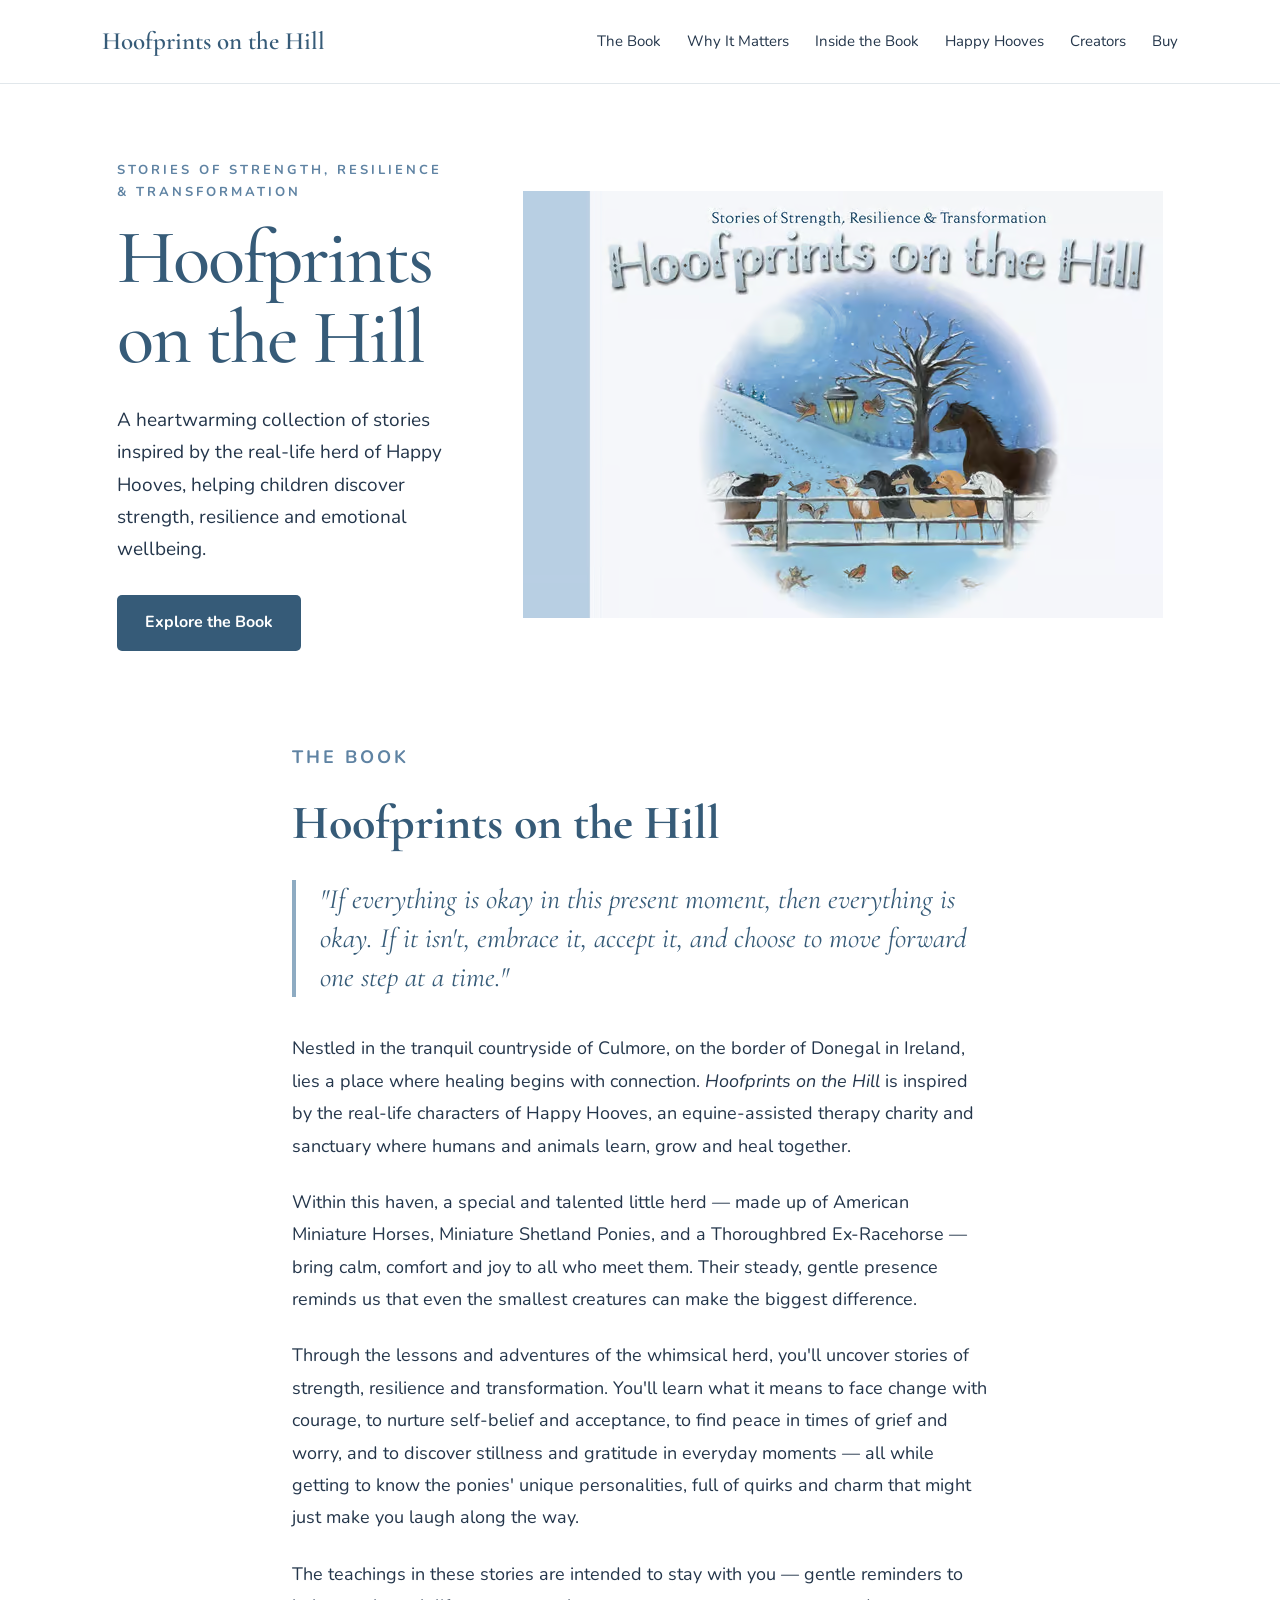
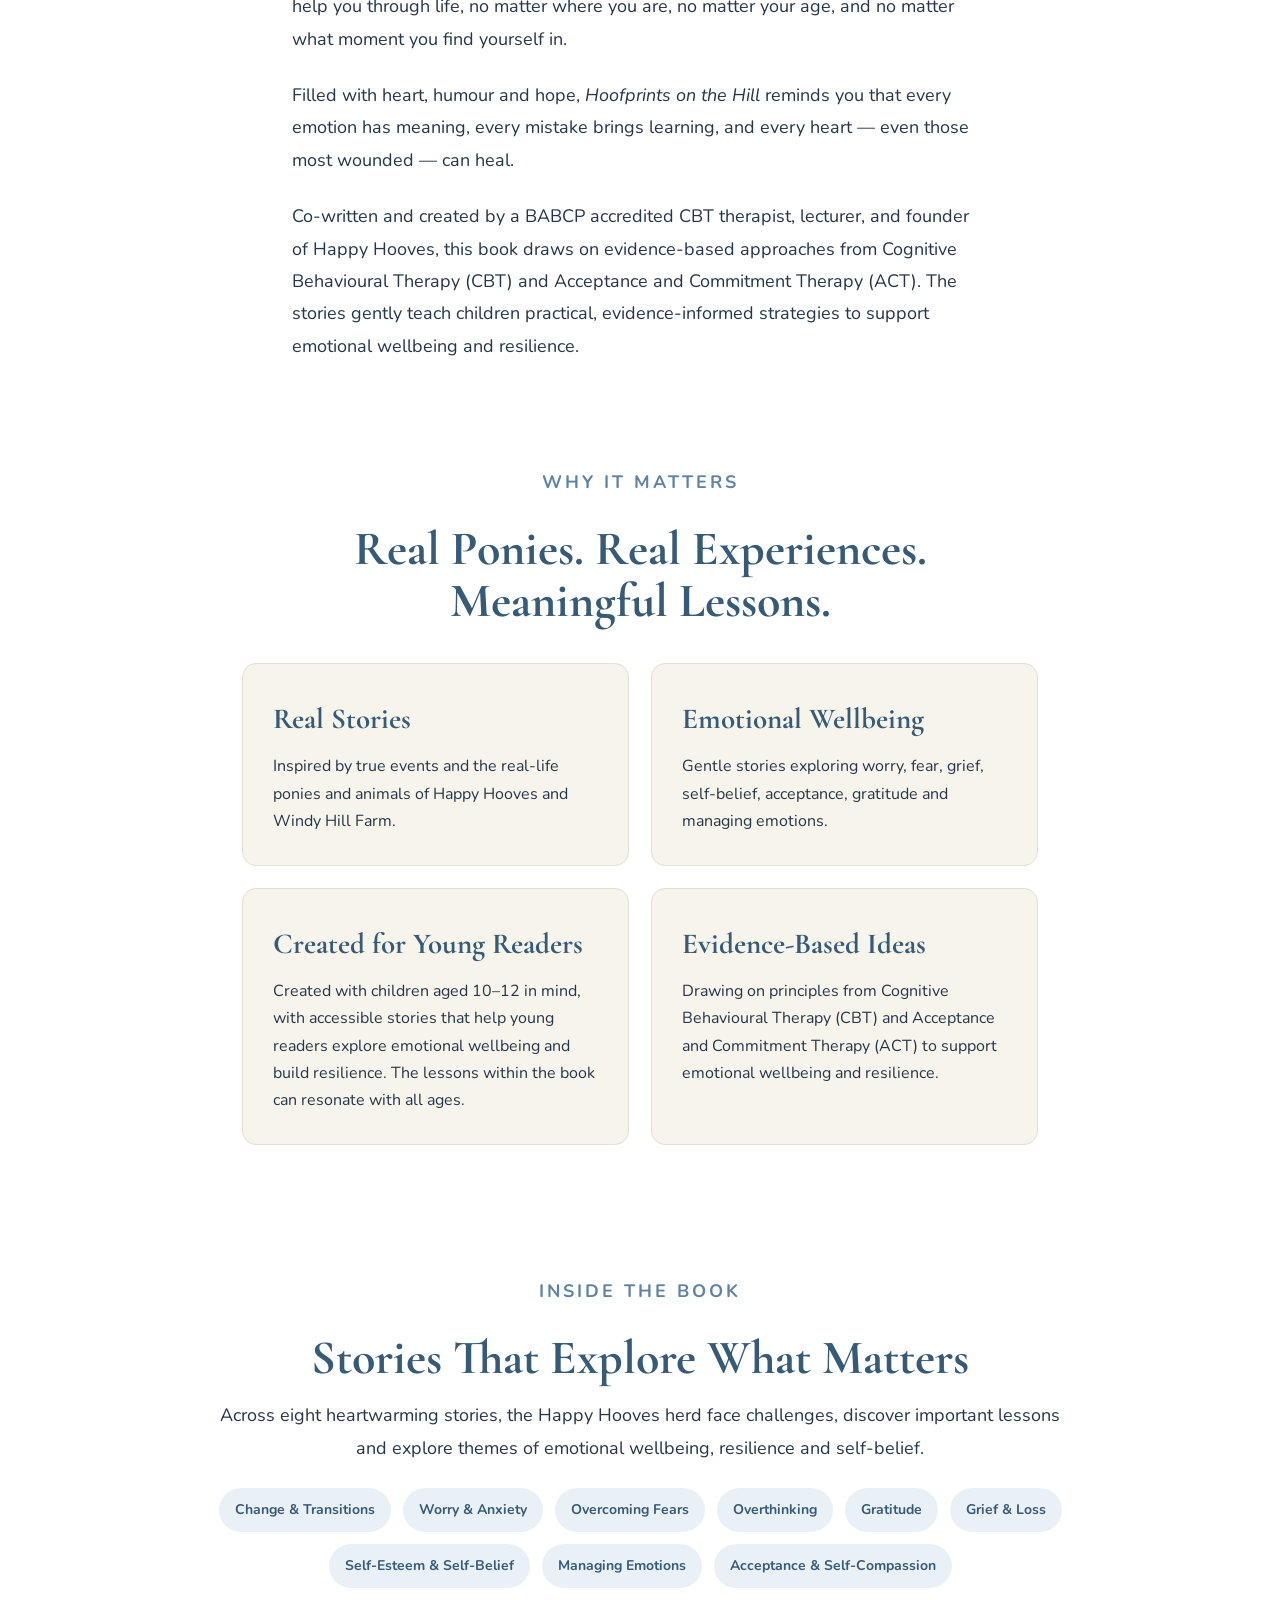
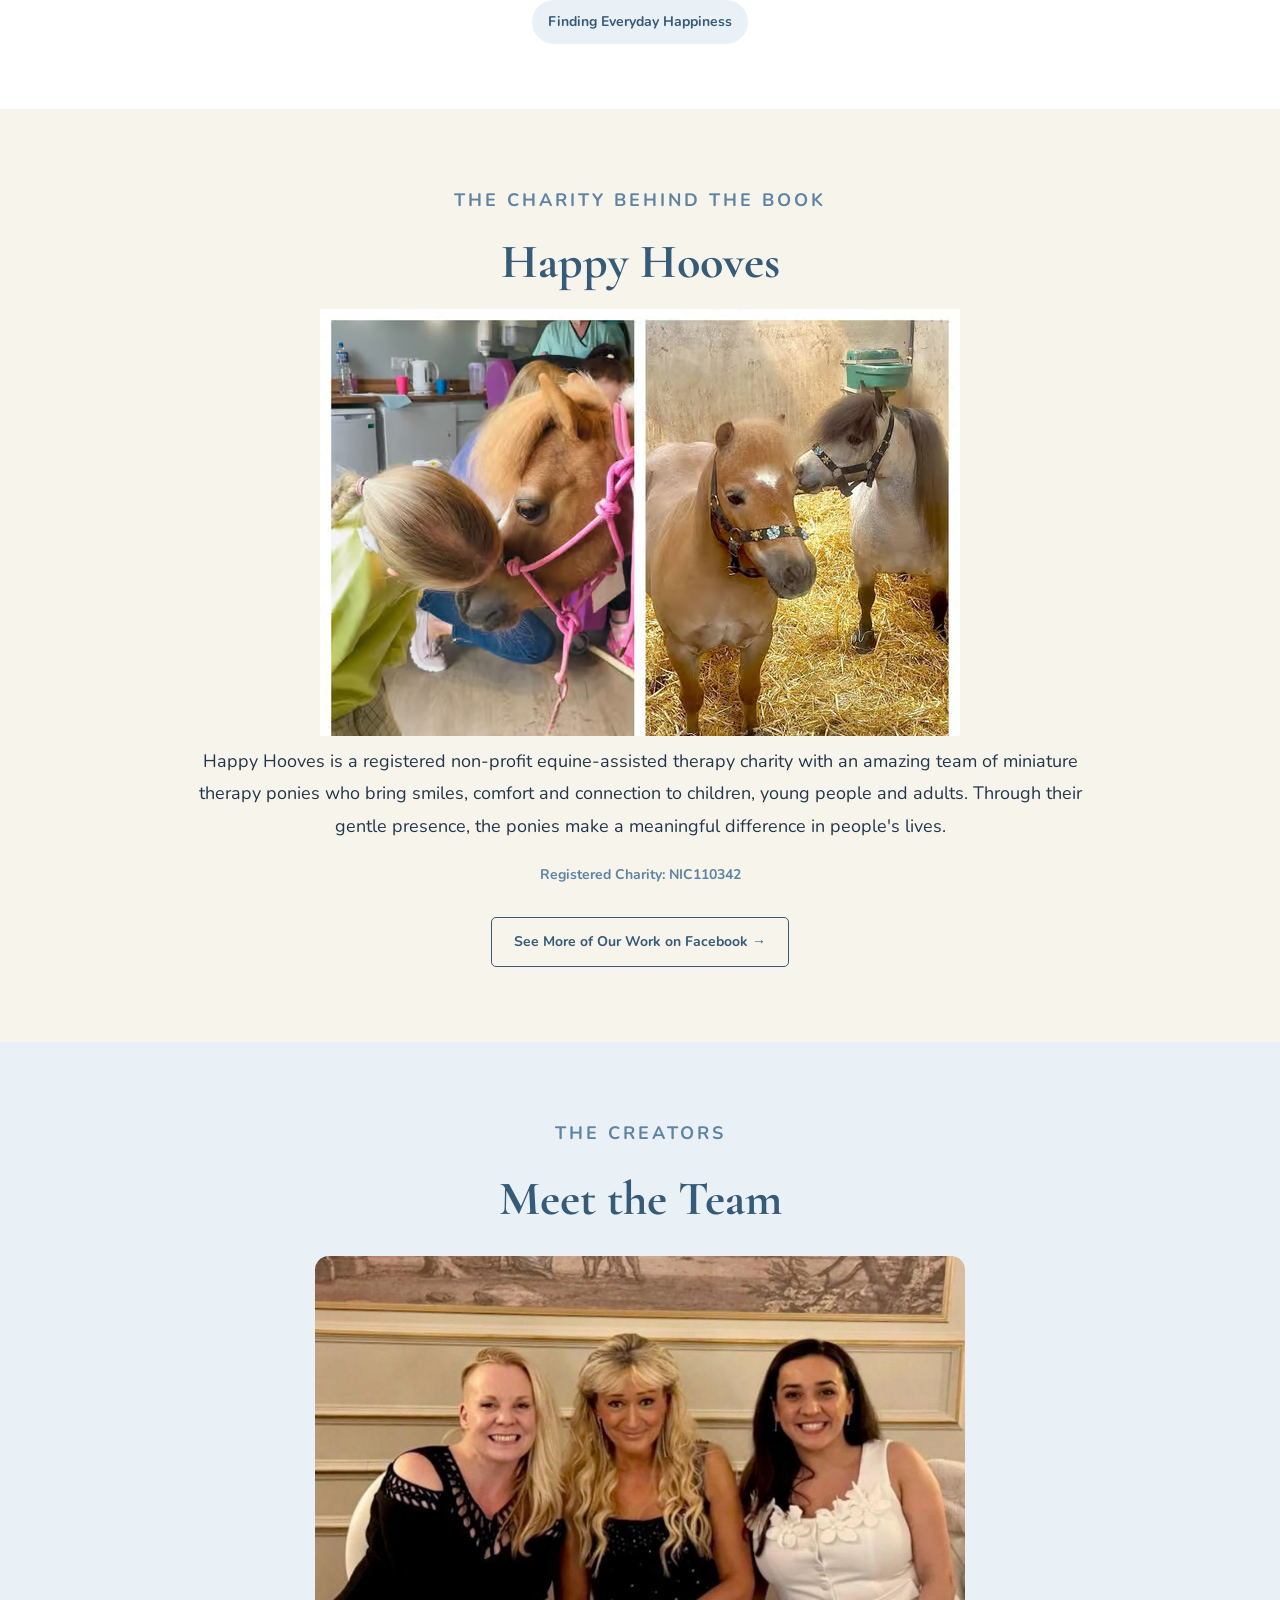
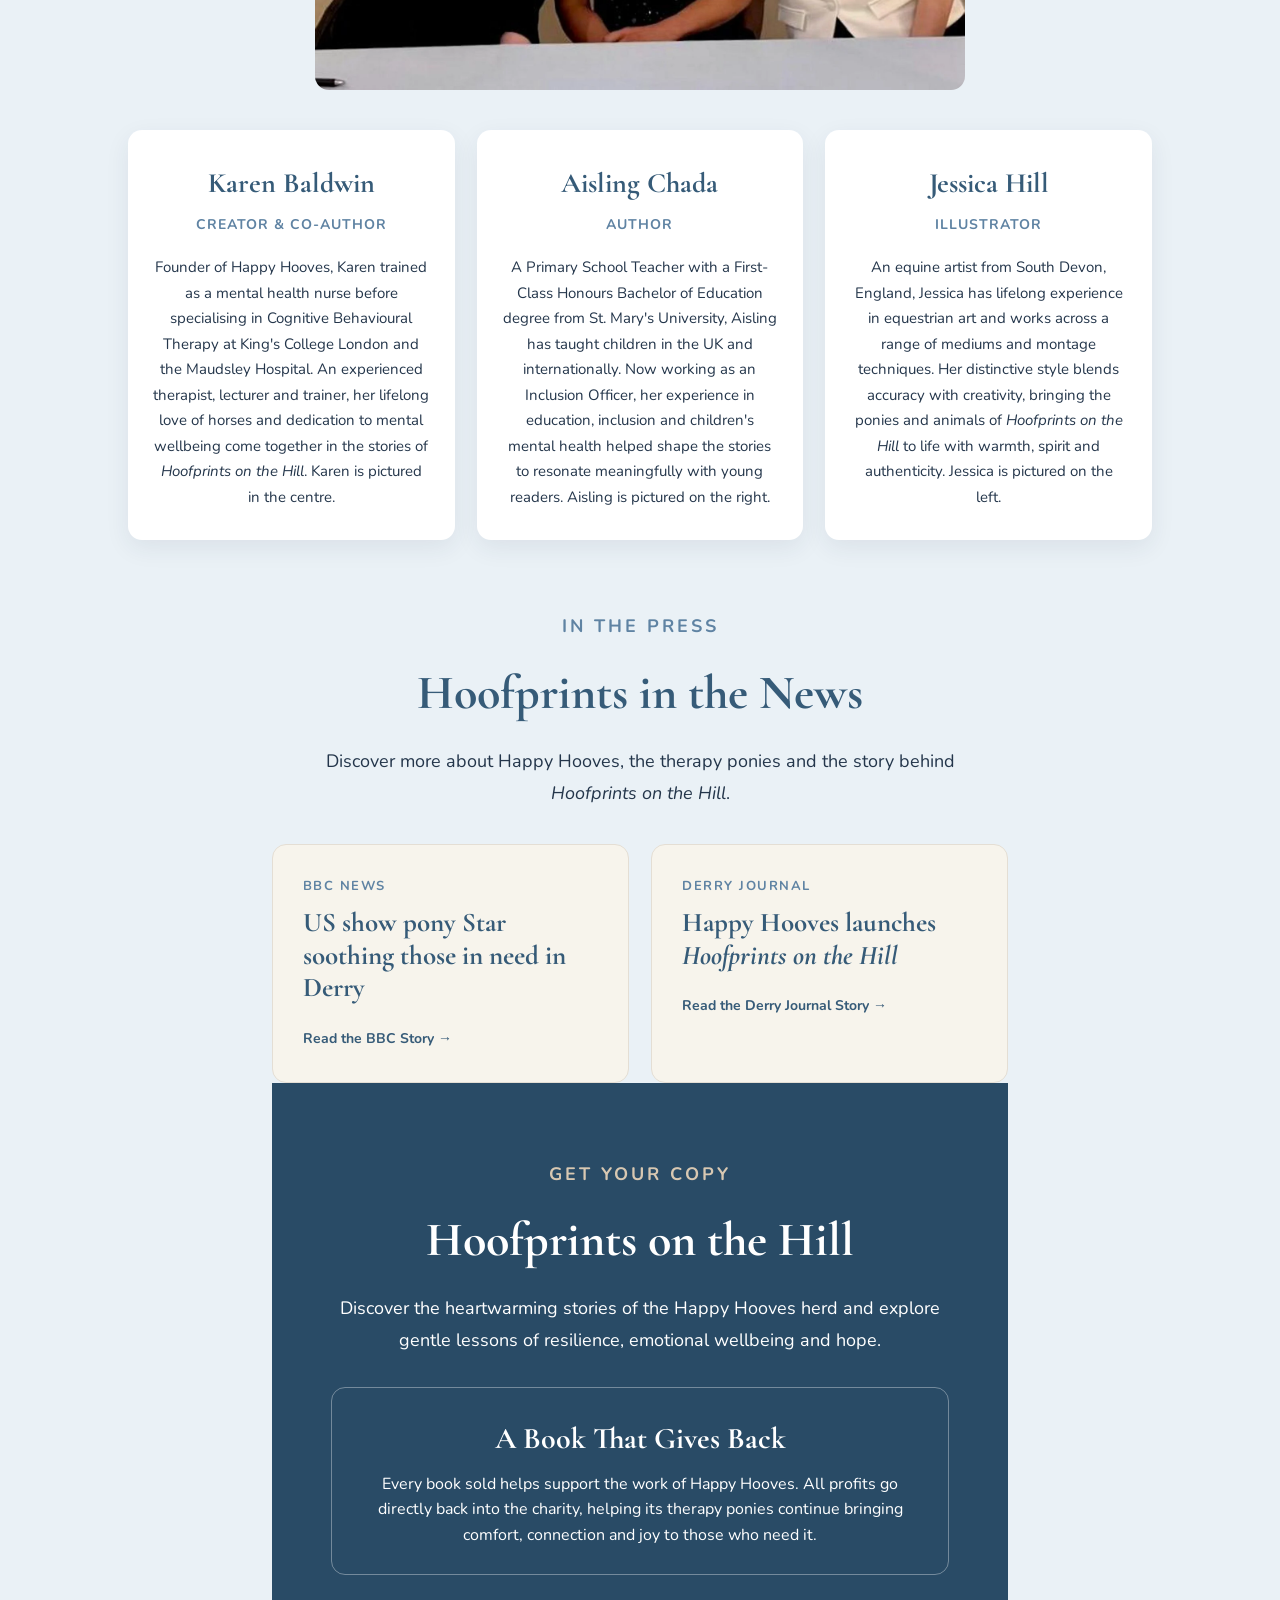
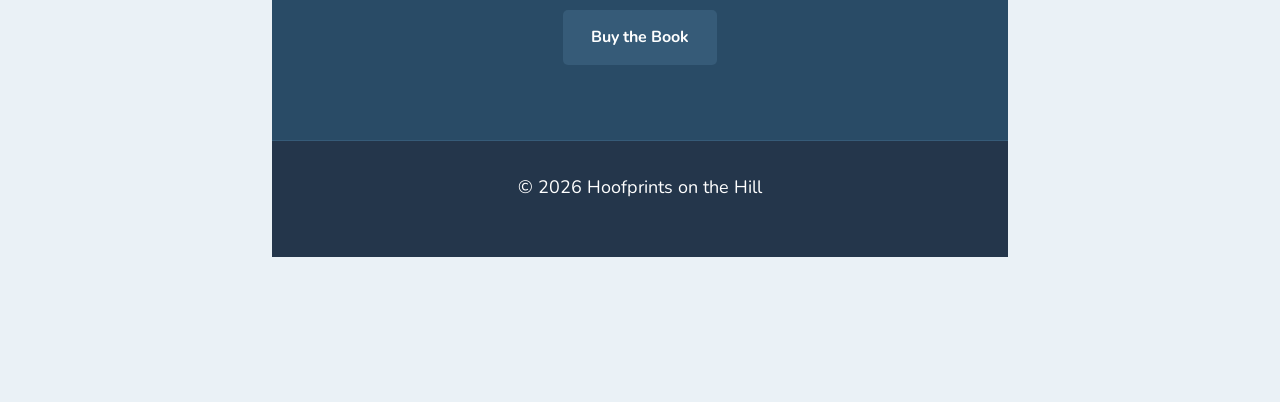
==== index.html @ 6d83045a "Rename     index.html to index.html" ====
<!DOCTYPE html>
<html lang="en">
<head>
    <meta charset="UTF-8">
    <meta name="viewport" content="width=device-width, initial-scale=1.0">
    <title>Hoofprints on the Hill</title>
    <link rel="preconnect" href="https://fonts.googleapis.com">
<link rel="preconnect" href="https://fonts.gstatic.com" crossorigin>
<link href="https://fonts.googleapis.com/css2?family=Cormorant+Garamond:wght@400;500;600&family=Nunito:wght@400;600;700&display=swap" rel="stylesheet">
    

   <style>
    * {
        box-sizing: border-box;
        margin: 0;
        padding: 0;
    }

    body {
        font-family: 'Nunito', sans-serif;
        color: #24364b;
        background: #ffffff;
        line-height: 1.7;
    }

    header {
        background: #ffffff;
        padding: 20px 8%;
        border-bottom: 1px solid #e1e7eb;
    }

    nav {
        display: flex;
        justify-content: space-between;
        align-items: center;
        max-width: 1200px;
        margin: auto;
    }

    .logo {
        font-family: 'Cormorant Garamond', serif;
        font-size: 25px;
        font-weight: 600;
        color: #365b78;
    }

    nav a {
        color: #24364b;
        text-decoration: none;
        margin-left: 22px;
        font-size: 15px;
    }

    nav a:hover {
        color: #5f83a3;
    }

    /* HERO */

    .hero {
        min-height: auto;
        display: flex;
        align-items: center;
        justify-content: space-between;
        gap: 70px;
        max-width: 1250px;
        margin: auto;
        padding: 75px 8% 45px;
    }

    .hero-text {
        flex: 1;
    }

    .eyebrow {
        text-transform: uppercase;
        letter-spacing: 3px;
        font-size: 13px;
        margin-bottom: 15px;
        color: #5f83a3;
        font-weight: 700;
    }

    h1 {
        font-family: 'Cormorant Garamond', serif;
        font-size: clamp(52px, 6vw, 78px);
        line-height: 1.05;
        margin-bottom: 25px;
        color: #365b78;
        font-weight: 500;
        letter-spacing: -2px;
    }

    .subtitle {
        font-size: 19px;
        max-width: 560px;
        margin-bottom: 30px;
        line-height: 1.7;
    }

    .button {
        display: inline-block;
        background: #365b78;
        color: white;
        padding: 14px 28px;
        border-radius: 5px;
        text-decoration: none;
        font-weight: 700;
    }

    .button:hover {
        background: #294b66;
    }

    .book-cover {
        width: 360px;
        height: 500px;
        background: #d8c8b2;
        display: flex;
        align-items: center;
        justify-content: center;
        text-align: center;
        font-size: 30px;
        padding: 30px;
        box-shadow: 15px 15px 0 #c2b099;
        flex-shrink: 0;
    }

    /* GENERAL SECTIONS */

    .section {
        max-width: 900px;
        margin: auto;
        padding: 70px 8%;
    }

    .section h2 {
        font-family: 'Cormorant Garamond', serif;
        font-size: 48px;
        line-height: 1.1;
        color: #365b78;
        margin-bottom: 25px;
    }

    .section p {
        font-size: 18px;
        line-height: 1.8;
        margin-bottom: 24px;
    }

    /* BOOK */

    .book-section {
        padding-top: 45px;
        padding-bottom: 35px;
    }

    .book-quote {
        font-family: 'Cormorant Garamond', serif;
        font-size: 28px !important;
        line-height: 1.4 !important;
        color: #365b78;
        font-style: italic;
        border-left: 4px solid #8eabc2;
        padding-left: 24px;
        margin: 30px 0 35px !important;
    }

    .book-final {
        margin-bottom: 0 !important;
    }

    /* MORE THAN A STORY */

    .story-highlights {
        max-width: 1000px;
        margin: auto;
        padding: 45px 8% 65px;
        text-align: center;
    }

    .story-highlights .eyebrow {
        text-align: center;
    }

    .story-highlights h2 {
        text-align: center;
        margin-bottom: 15px;
    }

    .story-grid {
        display: grid;
        grid-template-columns: repeat(2, 1fr);
        gap: 22px;
        max-width: 900px;
        margin: 35px auto 0;
    }

    .story-card {
        background: #f7f4ec;
        padding: 30px;
        border: 1px solid #e4ded4;
        border-radius: 14px;
        text-align: left;
    }

    .story-card h3 {
        font-family: 'Cormorant Garamond', serif;
        font-size: 29px;
        color: #365b78;
        margin-bottom: 10px;
    }

    .story-card p {
        font-size: 16px;
        line-height: 1.7;
        margin-bottom: 0;
    }

    /* INSIDE THE BOOK */

    .book-themes {
        max-width: 1050px;
        margin: auto;
        padding: 65px 8%;
        text-align: center;
    }

    .book-themes h2 {
        margin-bottom: 15px;
    }

    .themes-intro {
        max-width: 750px;
        margin: 0 auto 30px !important;
    }

    .themes-grid {
        display: flex;
        flex-wrap: wrap;
        justify-content: center;
        gap: 12px;
        max-width: 850px;
        margin: auto;
    }

    .themes-grid span {
        background: #eaf1f6;
        color: #365b78;
        padding: 10px 16px;
        border-radius: 30px;
        font-size: 14px;
        font-weight: 700;
    }

    /* HAPPY HOOVES */

    .happy-hooves {
        max-width: none;
        padding: 75px 12%;
        text-align: center;
        background: #f7f4ec;
    }

    .happy-hooves h2 {
        margin-bottom: 20px;
    }

    .happy-hooves p {
    max-width: 900px;
    margin: 0 auto 20px;
    text-align: center;
}

    .facebook-link {
    display: inline-block;
    margin-top: 10px;
    padding: 12px 22px;
    border: 1px solid #365b78;
    border-radius: 5px;
    color: #365b78;
    text-decoration: none;
    font-weight: 700;
    font-size: 14px;
}

.facebook-link:hover {
    background: #365b78;
    color: white;
}

    .charity-registration {
    font-size: 14px !important;
    font-weight: 700;
    color: #5f83a3;
    margin-top: 20px !important;
}

    /* CREATORS */

    .author {
        background: #eaf1f6;
        max-width: none;
        padding: 75px 10%;
        text-align: center;
    }

    .creator-grid {
        display: grid;
        grid-template-columns: repeat(3, 1fr);
        gap: 22px;
        max-width: 1050px;
        margin: 35px auto 0;
    }
    .creator-photo-names {
    max-width: 650px;
    margin: -25px auto 40px;
    display: grid;
    grid-template-columns: repeat(3, 1fr);
    text-align: center;
    gap: 10px;
}

.creator-photo-names div {
    display: flex;
    flex-direction: column;
    gap: 3px;
}

.creator-photo-names strong {
    color: #365b78;
    font-family: 'Cormorant Garamond', serif;
    font-size: 20px;
}

.creator-photo-names span {
    color: #5f83a3;
    font-size: 13px;
    font-weight: 700;
}
.creators-image {
    width: 100%;
    max-width: 650px;
    height: auto;
    display: block;
    margin: 30px auto 40px;
    border-radius: 14px;
}
    .creator-card {
        background: #ffffff;
        padding: 30px 25px;
        border-radius: 14px;
        box-shadow: 0 8px 25px rgba(36, 54, 75, 0.08);
    }

    .creator-card h3 {
        font-family: 'Cormorant Garamond', serif;
        font-size: 28px;
        color: #365b78;
        margin-bottom: 5px;
    }

    .creator-card p {
        margin-bottom: 0;
    }

    .creator-role {
        color: #5f83a3;
        font-weight: 700;
        font-size: 14px !important;
        text-transform: uppercase;
        letter-spacing: 1px;
        margin-bottom: 18px !important;
    }

    .creator-bio {
        color: #24364b;
        font-size: 15px !important;
        line-height: 1.7 !important;
    }

    /* BUY */

    .buy {
        text-align: center;
        background: #294b66;
        color: white;
        max-width: none;
        padding: 75px 8%;
    }

    .buy h2 {
        color: white;
    }

    .buy .eyebrow {
        color: #d8c8b2;
    }

    .buy-text {
        max-width: 650px;
        margin: 0 auto 25px !important;
    }

    .book-details {
        font-size: 15px !important;
        font-weight: 700;
        margin-bottom: 25px !important;
    }

    .charity-message {
    max-width: 650px;
    margin: 30px auto 35px;
    padding: 25px 30px;
    border: 1px solid rgba(255, 255, 255, 0.35);
    border-radius: 14px;
}

    .charity-message h3 {
        font-family: 'Cormorant Garamond', serif;
        font-size: 30px;
        margin-bottom: 8px;
    }

    .charity-message p {
        font-size: 16px !important;
        line-height: 1.6 !important;
        margin-bottom: 0 !important;
    }

    /* PRESS */

    .press-section {
        text-align: center;
    }

    .press-section p {
        max-width: 700px;
        margin-left: auto;
        margin-right: auto;
    }

    .press-link {
        color: #365b78;
        font-weight: 700;
        text-decoration: none;
    }
    .press-grid {
    display: grid;
    grid-template-columns: repeat(2, 1fr);
    gap: 22px;
    max-width: 900px;
    margin: 35px auto 0;
}

.press-card {
    display: block;
    background: #f7f4ec;
    border: 1px solid #e4ded4;
    border-radius: 14px;
    padding: 30px;
    text-align: left;
    text-decoration: none;
    color: #24364b;
    transition: transform 0.2s ease;
}

.press-card:hover {
    transform: translateY(-3px);
}

.press-source {
    display: block;
    color: #5f83a3;
    font-size: 13px;
    font-weight: 700;
    text-transform: uppercase;
    letter-spacing: 1.5px;
    margin-bottom: 10px;
}

.press-card h3 {
    font-family: 'Cormorant Garamond', serif;
    font-size: 27px;
    line-height: 1.2;
    color: #365b78;
    margin-bottom: 20px;
}

.press-read {
    color: #365b78;
    font-size: 14px;
    font-weight: 700;
}

    /* FOOTER */

    footer {
        background: #24364b;
        color: white;
        text-align: center;
        padding: 30px;
        border-top: 1px solid #365b78;
    }

    footer p {
        margin: 0;
        font-size: 14px;
    }

    /* MOBILE */

    @media (max-width: 800px) {

        header {
            padding: 18px 6%;
        }

        nav {
            flex-direction: column;
            gap: 14px;
        }

        nav a {
            margin: 0 7px;
            font-size: 13px;
        }

        .hero {
            flex-direction: column;
            text-align: center;
            gap: 45px;
            padding: 55px 8% 40px;
        }

        .subtitle {
            margin-left: auto;
            margin-right: auto;
        }

        .book-cover {
            width: 280px;
            height: 390px;
        }

        .section {
            padding: 55px 8%;
        }

        .section h2 {
            font-size: 40px;
        }

        .book-section {
            padding-top: 40px;
            padding-bottom: 30px;
        }

        .book-quote {
            font-size: 24px !important;
            padding-left: 18px;
        }

        .story-highlights {
            padding: 40px 8% 55px;
        }

        .story-grid {
            grid-template-columns: 1fr;
            gap: 18px;
        }

        .book-themes {
            padding: 50px 8%;
        }

        .happy-hooves {
            padding: 60px 8%;
        }

        .author {
            padding: 60px 8%;
        }

        .creator-grid {
            grid-template-columns: 1fr;
            gap: 18px;
        }

        .buy {
            padding: 60px 8%;
        }
        .press-grid {
    grid-template-columns: 1fr;
    gap: 18px;
}

.press-card {
    padding: 25px;
}
    }
</style> 
</head>

<body>

    <header>
        <nav>
            <div class="logo">Hoofprints on the Hill</div>

            <div>
                <a href="#book">The Book</a>
                <a href="#why">Why It Matters</a>
                <a href="#themes">Inside the Book</a>
                <a href="#happy-hooves">Happy Hooves</a>
                <a href="#author">Creators</a>
                <a href="#buy">Buy</a>
            </div>
        </nav>
    </header>

    <section class="hero">

        <div class="hero-text">
            <p class="eyebrow">Stories of Strength, Resilience & Transformation</p>

            <h1>Hoofprints<br>on the Hill</h1>

            <p class="subtitle">
                A heartwarming collection of stories inspired by the real-life herd of Happy Hooves, helping children discover strength, resilience and emotional wellbeing.
            </p>

            <a href="#buy" class="button">Explore the Book</a>
        </div>

        <img src="book-cover.jpg" alt="Hoofprints on the Hill book cover" class="book-cover-image">
    </section>

    <section id="book" class="section book-section">

        <p class="eyebrow">The Book</p>

        <h2>Hoofprints on the Hill</h2>

         <p class="book-quote">
    "If everything is okay in this present moment, then everything is okay.
    If it isn't, embrace it, accept it, and choose to move forward one step at a time."
</p>

<p>
    Nestled in the tranquil countryside of Culmore, on the border of Donegal
    in Ireland, lies a place where healing begins with connection.
    <em>Hoofprints on the Hill</em> is inspired by the real-life characters
    of Happy Hooves, an equine-assisted therapy charity and sanctuary where
    humans and animals learn, grow and heal together.
</p>

<p>
    Within this haven, a special and talented little herd — made up of
    American Miniature Horses, Miniature Shetland Ponies, and a Thoroughbred
    Ex-Racehorse — bring calm, comfort and joy to all who meet them.
    Their steady, gentle presence reminds us that even the smallest creatures
    can make the biggest difference.
</p>

<p>
    Through the lessons and adventures of the whimsical herd, you'll uncover
    stories of strength, resilience and transformation. You'll learn what it
    means to face change with courage, to nurture self-belief and acceptance,
    to find peace in times of grief and worry, and to discover stillness and
    gratitude in everyday moments — all while getting to know the ponies'
    unique personalities, full of quirks and charm that might just make you
    laugh along the way.
</p>

<p>
    The teachings in these stories are intended to stay with you — gentle
    reminders to help you through life, no matter where you are, no matter
    your age, and no matter what moment you find yourself in.
</p>

<p>
    Filled with heart, humour and hope, <em>Hoofprints on the Hill</em>
    reminds you that every emotion has meaning, every mistake brings learning,
    and every heart — even those most wounded — can heal.
</p>

<p>
    Co-written and created by a BABCP accredited CBT therapist, lecturer,
    and founder of Happy Hooves, this book draws on evidence-based approaches
    from Cognitive Behavioural Therapy (CBT) and Acceptance and Commitment
    Therapy (ACT). The stories gently teach children practical, evidence-informed
    strategies to support emotional wellbeing and resilience.
</p>
        </p>

    </section>
<section id="why" class="section story-highlights">

    <p class="eyebrow">Why It Matters</p>

    <h2>Real Ponies. Real Experiences. Meaningful Lessons.</h2>

    <div class="story-grid">

        <div class="story-card">
            <h3>Real Stories</h3>
            <p>
                Inspired by true events and the real-life ponies and animals of
                Happy Hooves and Windy Hill Farm.
            </p>
        </div>

        <div class="story-card">
            <h3>Emotional Wellbeing</h3>
            <p>
                Gentle stories exploring worry, fear, grief, self-belief,
                acceptance, gratitude and managing emotions.
            </p>
        </div>

        <div class="story-card">
    <h3>Created for Young Readers</h3>
    <p>
        Created with children aged 10–12 in mind, with accessible stories
        that help young readers explore emotional wellbeing and build
        resilience. The lessons within the book can resonate with all ages.
    </p>
</div>

        <div class="story-card">
    <h3>Evidence-Based Ideas</h3>
    <p>
        Drawing on principles from Cognitive Behavioural Therapy (CBT) and
        Acceptance and Commitment Therapy (ACT) to support emotional
        wellbeing and resilience.
    </p>
</div>

    </div>

</section>
<section id="themes" class="section book-themes">
    <p class="eyebrow">Inside the Book</p>
    <h2>Stories That Explore What Matters</h2>

    <p>
    Across eight heartwarming stories, the Happy Hooves herd face challenges,
    discover important lessons and explore themes of emotional wellbeing,
    resilience and self-belief.
</p>

    <div class="themes-grid">
        <span>Change & Transitions</span>
        <span>Worry & Anxiety</span>
        <span>Overcoming Fears</span>
        <span>Overthinking</span>
        <span>Gratitude</span>
        <span>Grief & Loss</span>
        <span>Self-Esteem & Self-Belief</span>
        <span>Managing Emotions</span>
        <span>Acceptance & Self-Compassion</span>
        <span>Finding Everyday Happiness</span>
    </div>
</section>
<section id="happy-hooves" class="section happy-hooves">
    <p class="eyebrow">The Charity Behind the Book</p>
    <h2>Happy Hooves</h2>
    <img src="happy-hooves.jpg" alt="Happy Hooves therapy ponies" class="happy-hooves-image">

   <p class="happy-hooves-intro">
    Happy Hooves is a registered non-profit equine-assisted therapy charity
    with an amazing team of miniature therapy ponies who bring smiles,
    comfort and connection to children, young people and adults. Through
    their gentle presence, the ponies make a meaningful difference in
    people's lives.
</p>

<p class="charity-registration">
    Registered Charity: NIC110342
</p>

<a href="https://www.facebook.com/profile.php?id=100063148903944&sk=photos"
   target="_blank"
   rel="noopener noreferrer"
   class="facebook-link">
    See More of Our Work on Facebook →
</a>

</section>
    <section id="author" class="section author">

        <p class="eyebrow">The Creators</p>

        <h2>Meet the Team</h2>
        <img src="creators.jpg" alt="The creators of Hoofprints on the Hill" class="creators-image">

<div class="creator-grid">

    <div class="creator-card">
    <h3>Karen Baldwin</h3>
    <p class="creator-role">Creator & Co-Author</p>
    <p class="creator-bio">
        <p class="creator-bio">
    Founder of Happy Hooves, Karen trained as a mental health nurse before
    specialising in Cognitive Behavioural Therapy at King's College London
    and the Maudsley Hospital. An experienced therapist, lecturer and trainer,
    her lifelong love of horses and dedication to mental wellbeing come
    together in the stories of <em>Hoofprints on the Hill</em>. Karen is
    pictured in the centre.
</p>
    </p>
</div>

    <div class="creator-card">
    <h3>Aisling Chada</h3>
    <p class="creator-role">Author</p>
    <p class="creator-bio">
    A Primary School Teacher with a First-Class Honours Bachelor of Education
    degree from St. Mary's University, Aisling has taught children in the UK
    and internationally. Now working as an Inclusion Officer, her experience
    in education, inclusion and children's mental health helped shape the
    stories to resonate meaningfully with young readers. Aisling is pictured on the right.
</p>      
    </p>
</div>

    <div class="creator-card">
    <h3>Jessica Hill</h3>
    <p class="creator-role">Illustrator</p>
   <p class="creator-bio">
    An equine artist from South Devon, England, Jessica has lifelong experience
    in equestrian art and works across a range of mediums and montage techniques.
    Her distinctive style blends accuracy with creativity, bringing the ponies
    and animals of <em>Hoofprints on the Hill</em> to life with warmth,
    spirit and authenticity. Jessica is pictured on the left.
</p>
    </p>
</div>

</div>
    <section class="section press-section">
    <p class="eyebrow">In the Press</p>
    <h2>Hoofprints in the News</h2>

    <p>
        Discover more about Happy Hooves, the therapy ponies and the story
        behind <em>Hoofprints on the Hill</em>.
    </p>

    <div class="press-grid">

        <a href="https://www.bbc.com/news/uk-northern-ireland-66280232"
           target="_blank"
           rel="noopener noreferrer"
           class="press-card">
            <span class="press-source">BBC News</span>
            <h3>US show pony Star soothing those in need in Derry</h3>
            <span class="press-read">Read the BBC Story →</span>
        </a>

        <a href="https://www.derryjournal.com/news/people/derry-based-equine-assisted-therapy-charity-happy-hooves-to-launch-new-childrens-book-hoofprints-on-the-hill-5402410"
           target="_blank"
           rel="noopener noreferrer"
           class="press-card">
            <span class="press-source">Derry Journal</span>
            <h3>Happy Hooves launches <em>Hoofprints on the Hill</em></h3>
            <span class="press-read">Read the Derry Journal Story →</span>
        </a>

    </div>
<section id="buy" class="section buy">

    <p class="eyebrow">Get Your Copy</p>

    <h2>Hoofprints on the Hill</h2>

    <p class="buy-text">
        Discover the heartwarming stories of the Happy Hooves herd and explore
        gentle lessons of resilience, emotional wellbeing and hope.
    </p>

    <div class="charity-message">
        <h3>A Book That Gives Back</h3>
        <p>
            Every book sold helps support the work of Happy Hooves. All profits
            go directly back into the charity, helping its therapy ponies continue
            bringing comfort, connection and joy to those who need it.
        </p>
    </div>

    <a href="#" class="button">Buy the Book</a>

</section>

    <footer>
        <p>© 2026 Hoofprints on the Hill</p>
    </footer>

</body>
</html>
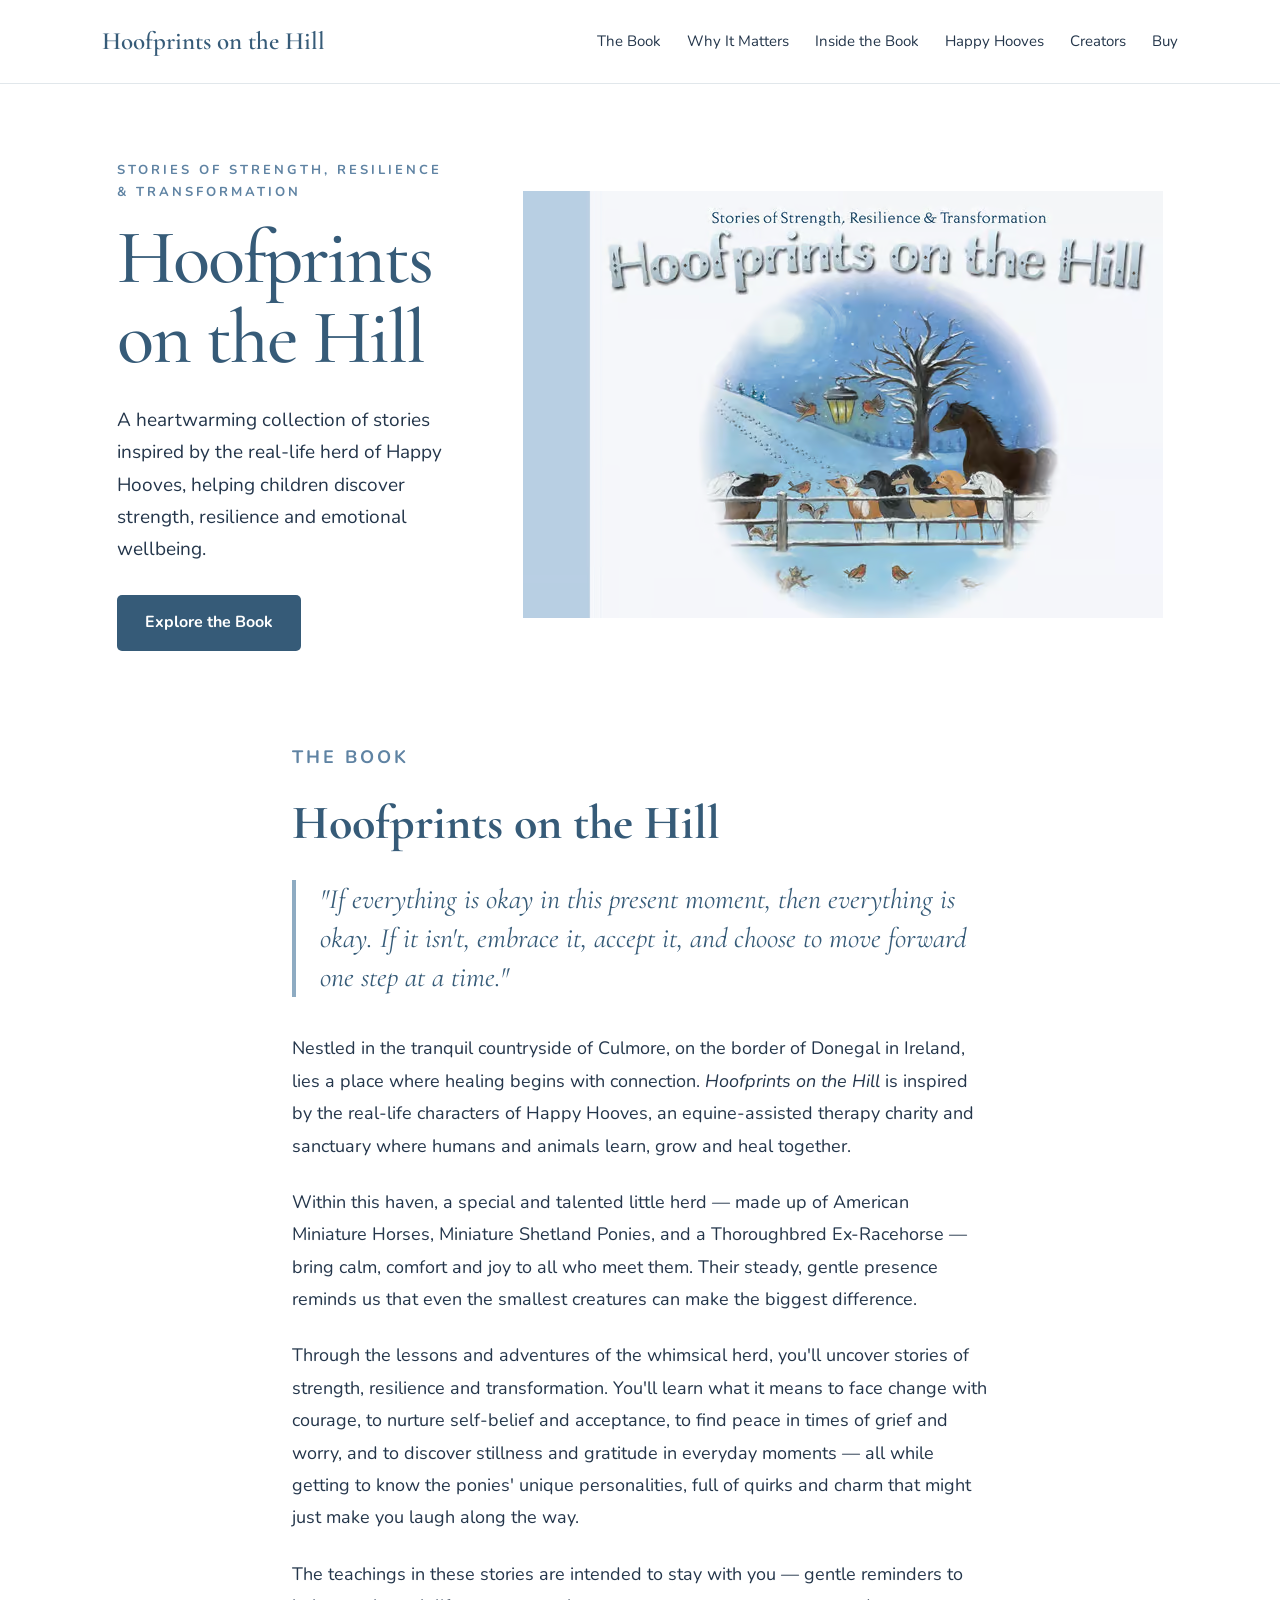
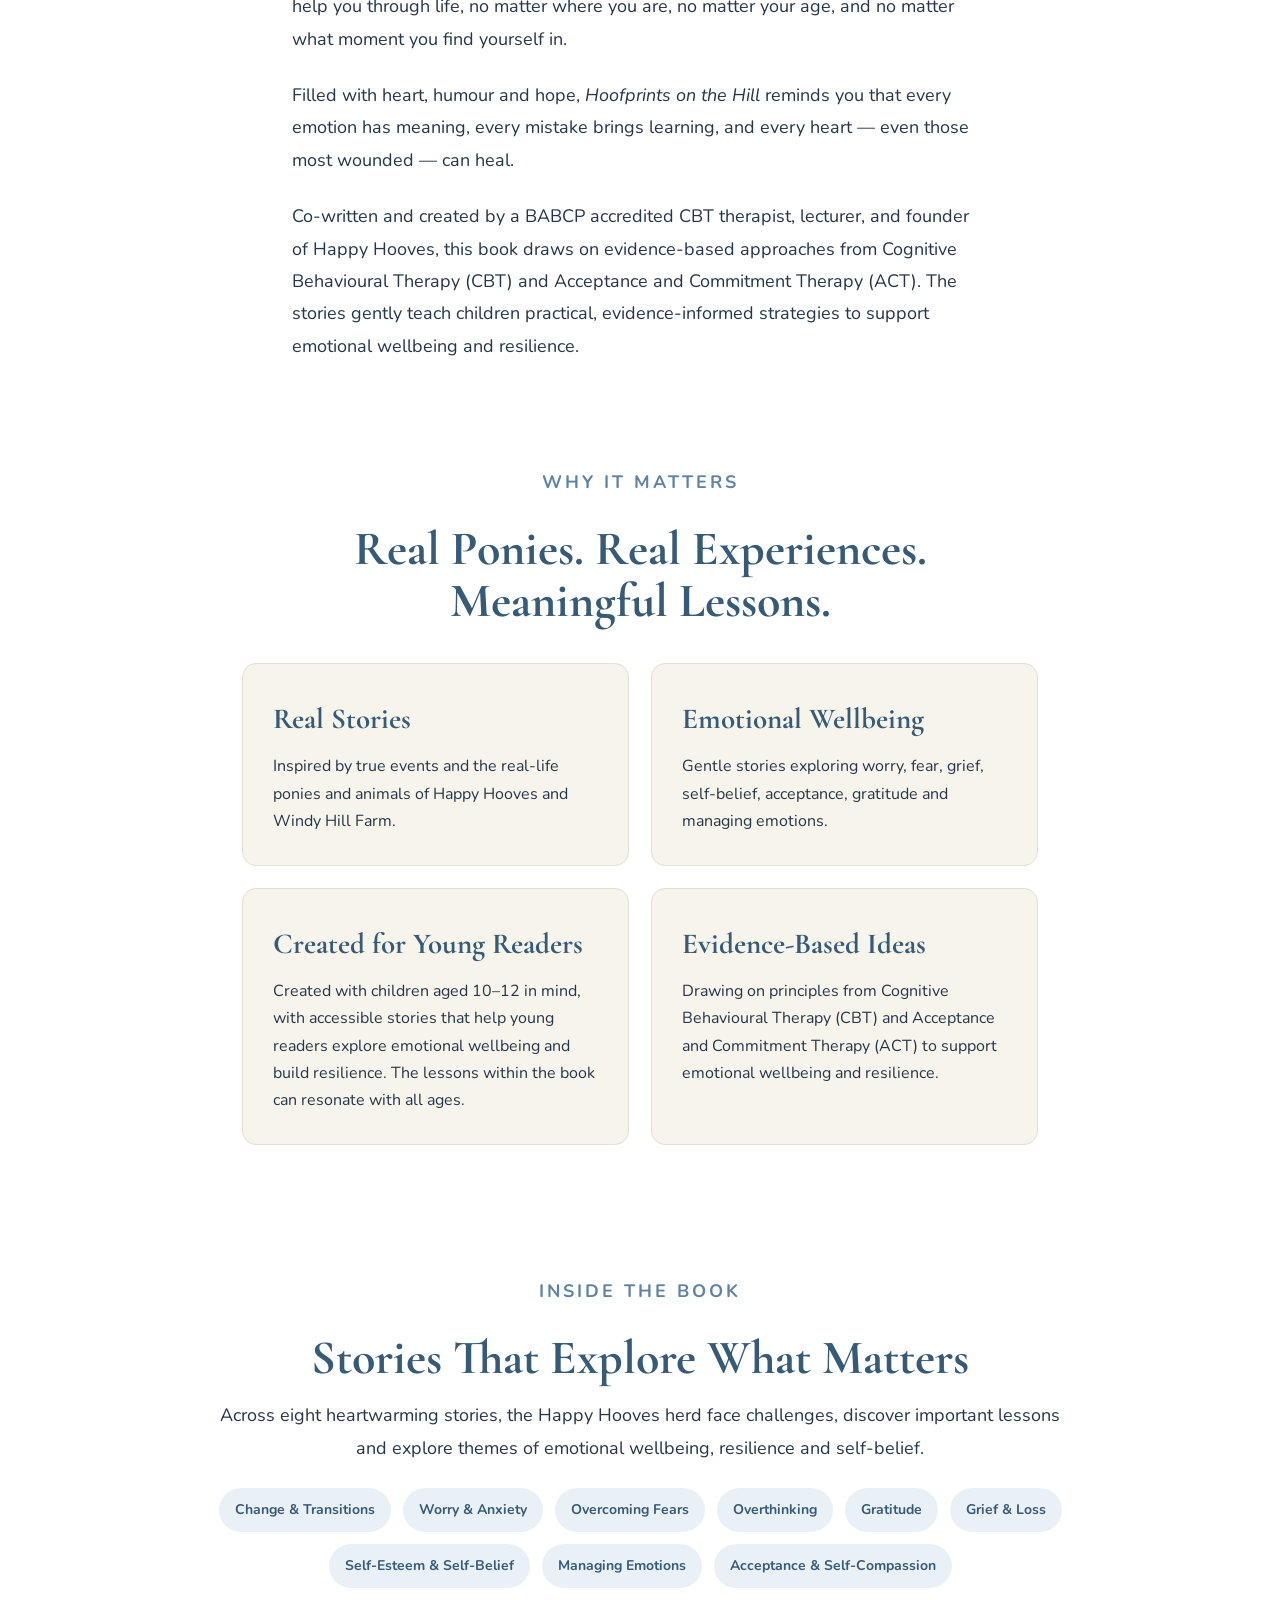
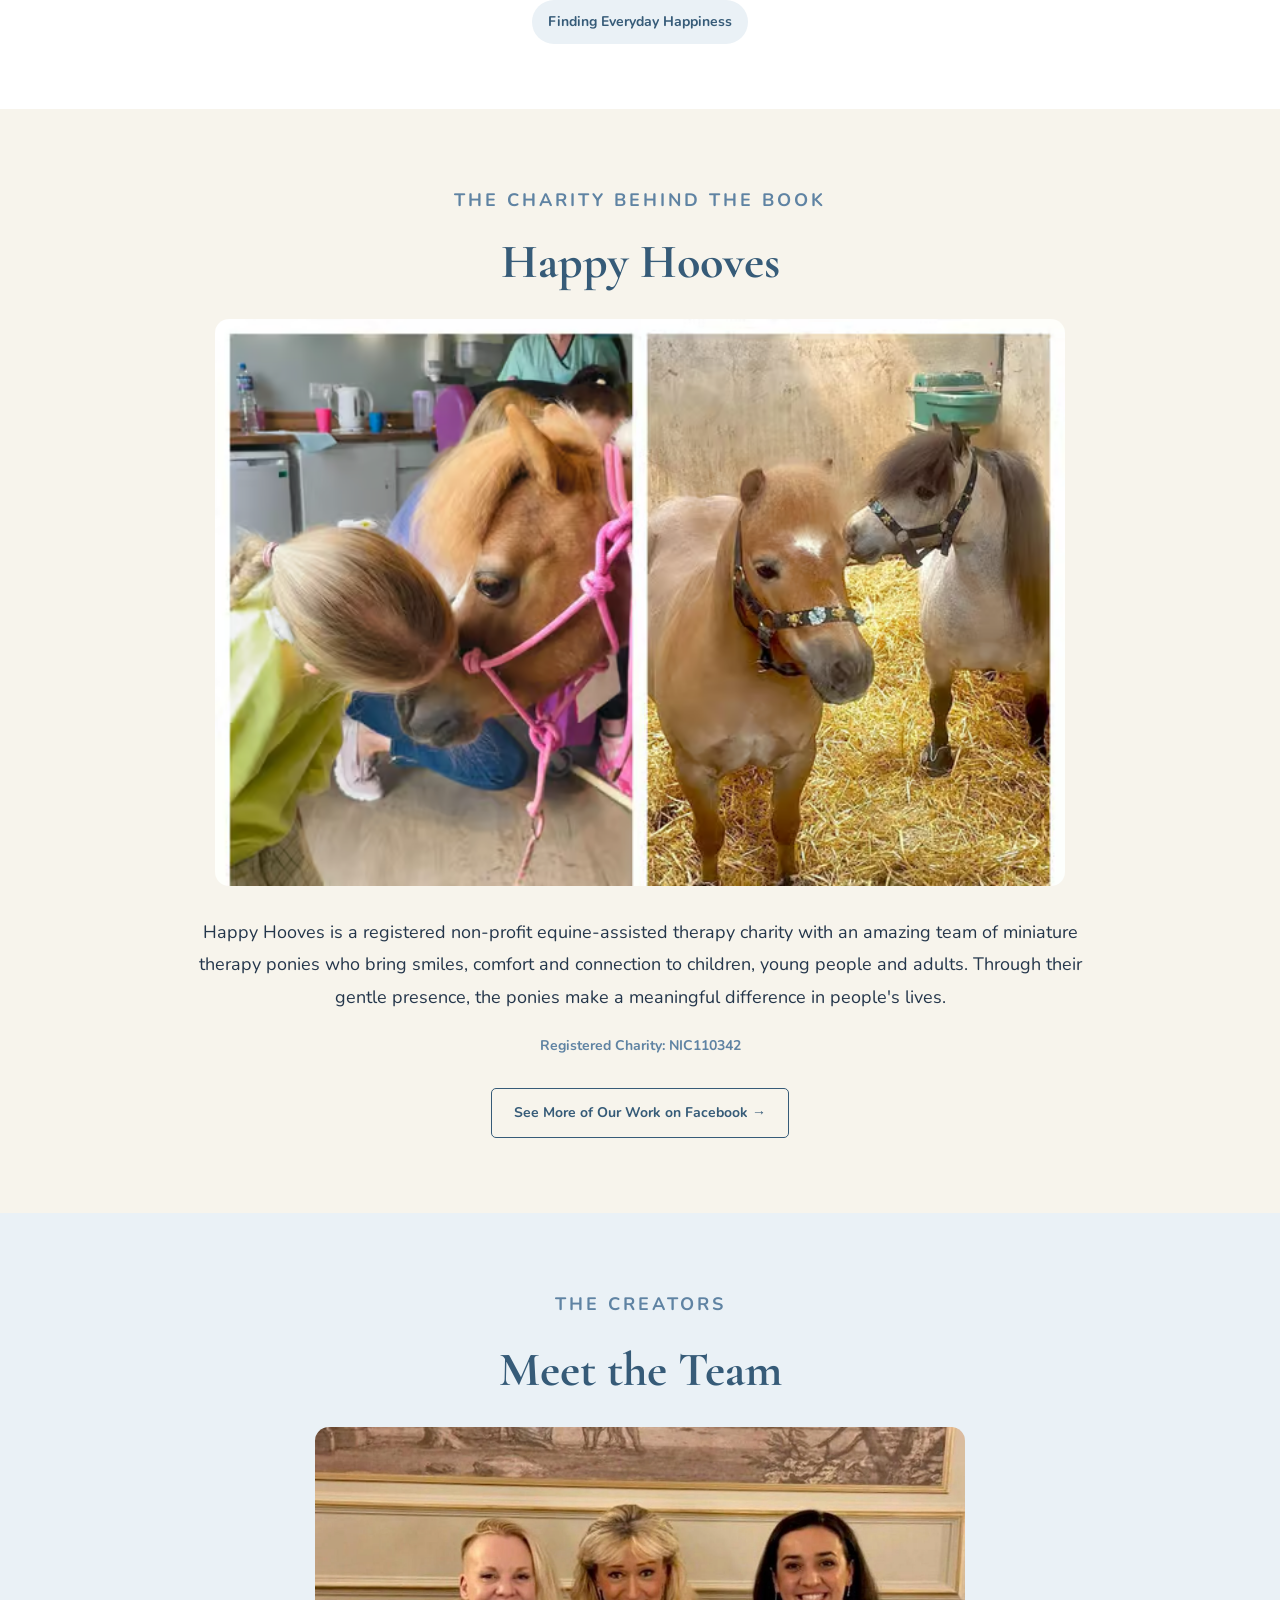
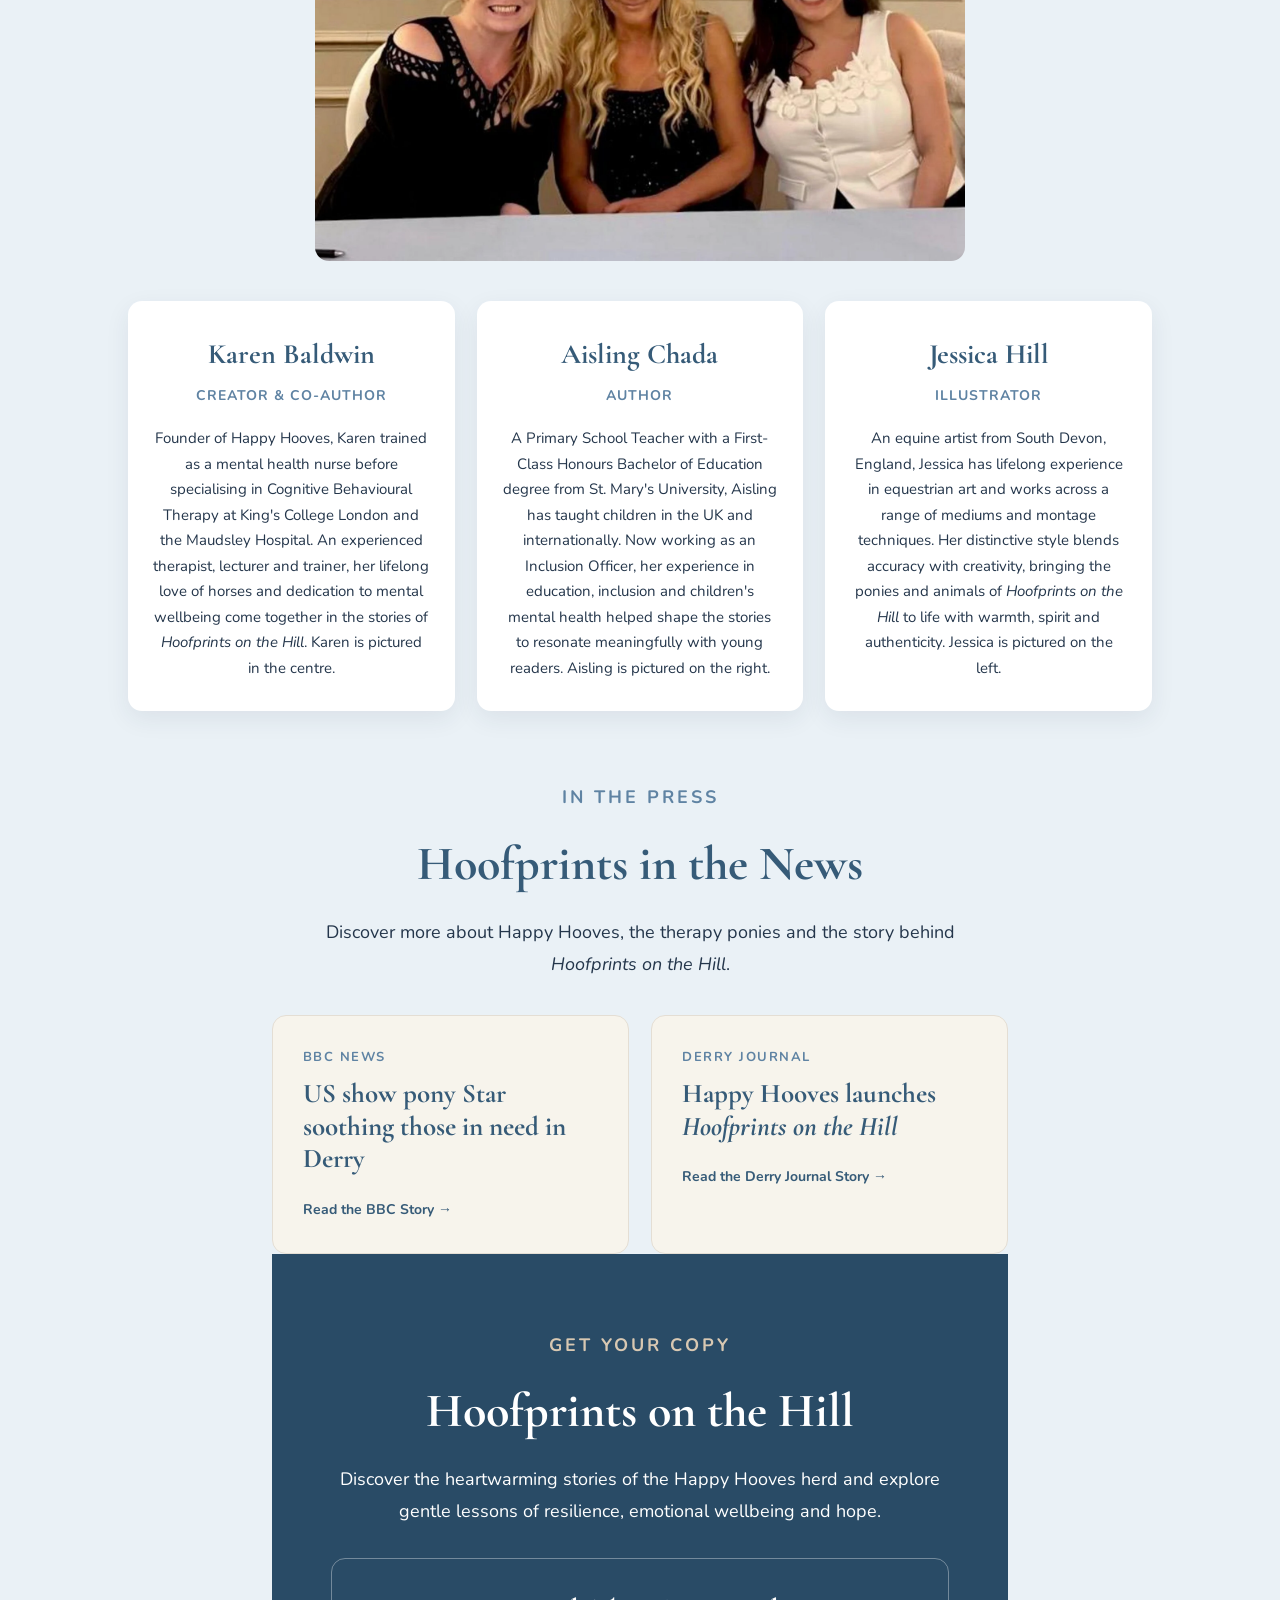
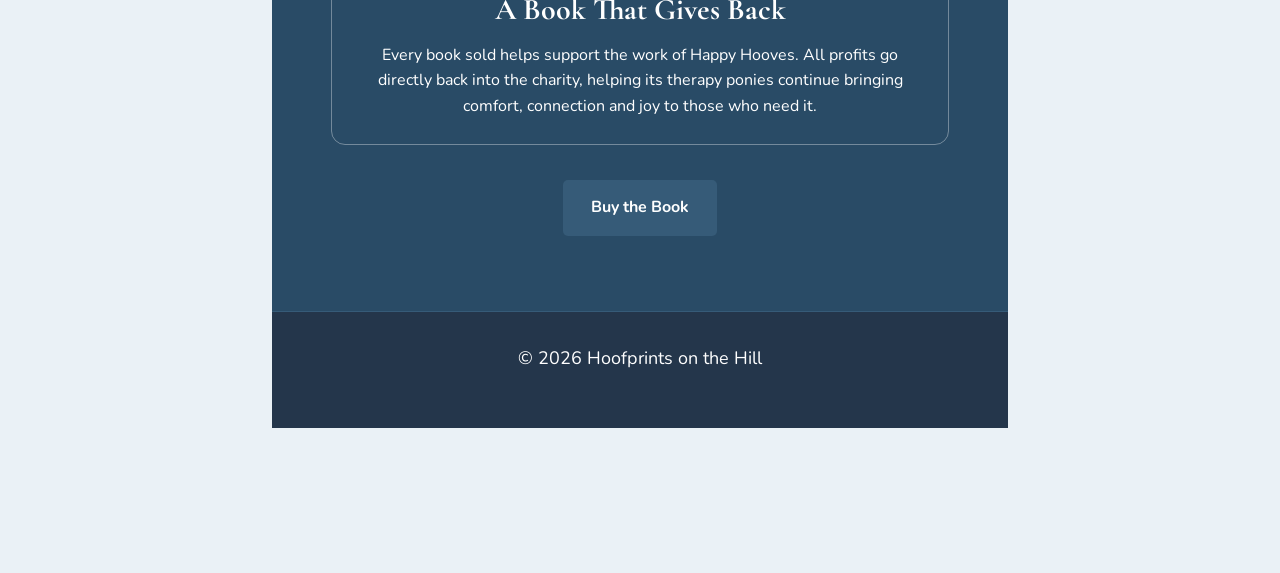
==== commit 02e8088c: "Rename     index.html to index.html" ====
--- a/index.html
+++ b/index.html
@@ -111,20 +111,22 @@
     .button:hover {
         background: #294b66;
     }
-
-    .book-cover {
-        width: 360px;
-        height: 500px;
-        background: #d8c8b2;
-        display: flex;
-        align-items: center;
-        justify-content: center;
-        text-align: center;
-        font-size: 30px;
-        padding: 30px;
-        box-shadow: 15px 15px 0 #c2b099;
-        flex-shrink: 0;
-    }
+.book-cover {
+    width: 100%;
+    max-width: 360px;
+    height: auto;
+    aspect-ratio: 360 / 500;
+    box-sizing: border-box;
+    background: #d8c8b2;
+    display: flex;
+    align-items: center;
+    justify-content: center;
+    text-align: center;
+    font-size: 30px;
+    padding: 30px;
+    box-shadow: 15px 15px 0 #c2b099;
+    flex-shrink: 1;
+}
 
     /* GENERAL SECTIONS */
 
@@ -507,7 +509,14 @@
         margin: 0;
         font-size: 14px;
     }
-
+.happy-hooves-image {
+    width: 100%;
+    max-width: 850px;
+    height: auto;
+    display: block;
+    margin: 30px auto;
+    border-radius: 14px;
+}
     /* MOBILE */
 
     @media (max-width: 800px) {
@@ -516,15 +525,17 @@
             padding: 18px 6%;
         }
 
-        nav {
-            flex-direction: column;
-            gap: 14px;
-        }
-
-        nav a {
-            margin: 0 7px;
-            font-size: 13px;
-        }
+       nav {
+    flex-direction: row;
+    flex-wrap: wrap;
+    justify-content: center;
+    gap: 8px 12px;
+}
+
+nav a {
+    margin: 0;
+    font-size: 12px;
+}
 
         .hero {
             flex-direction: column;
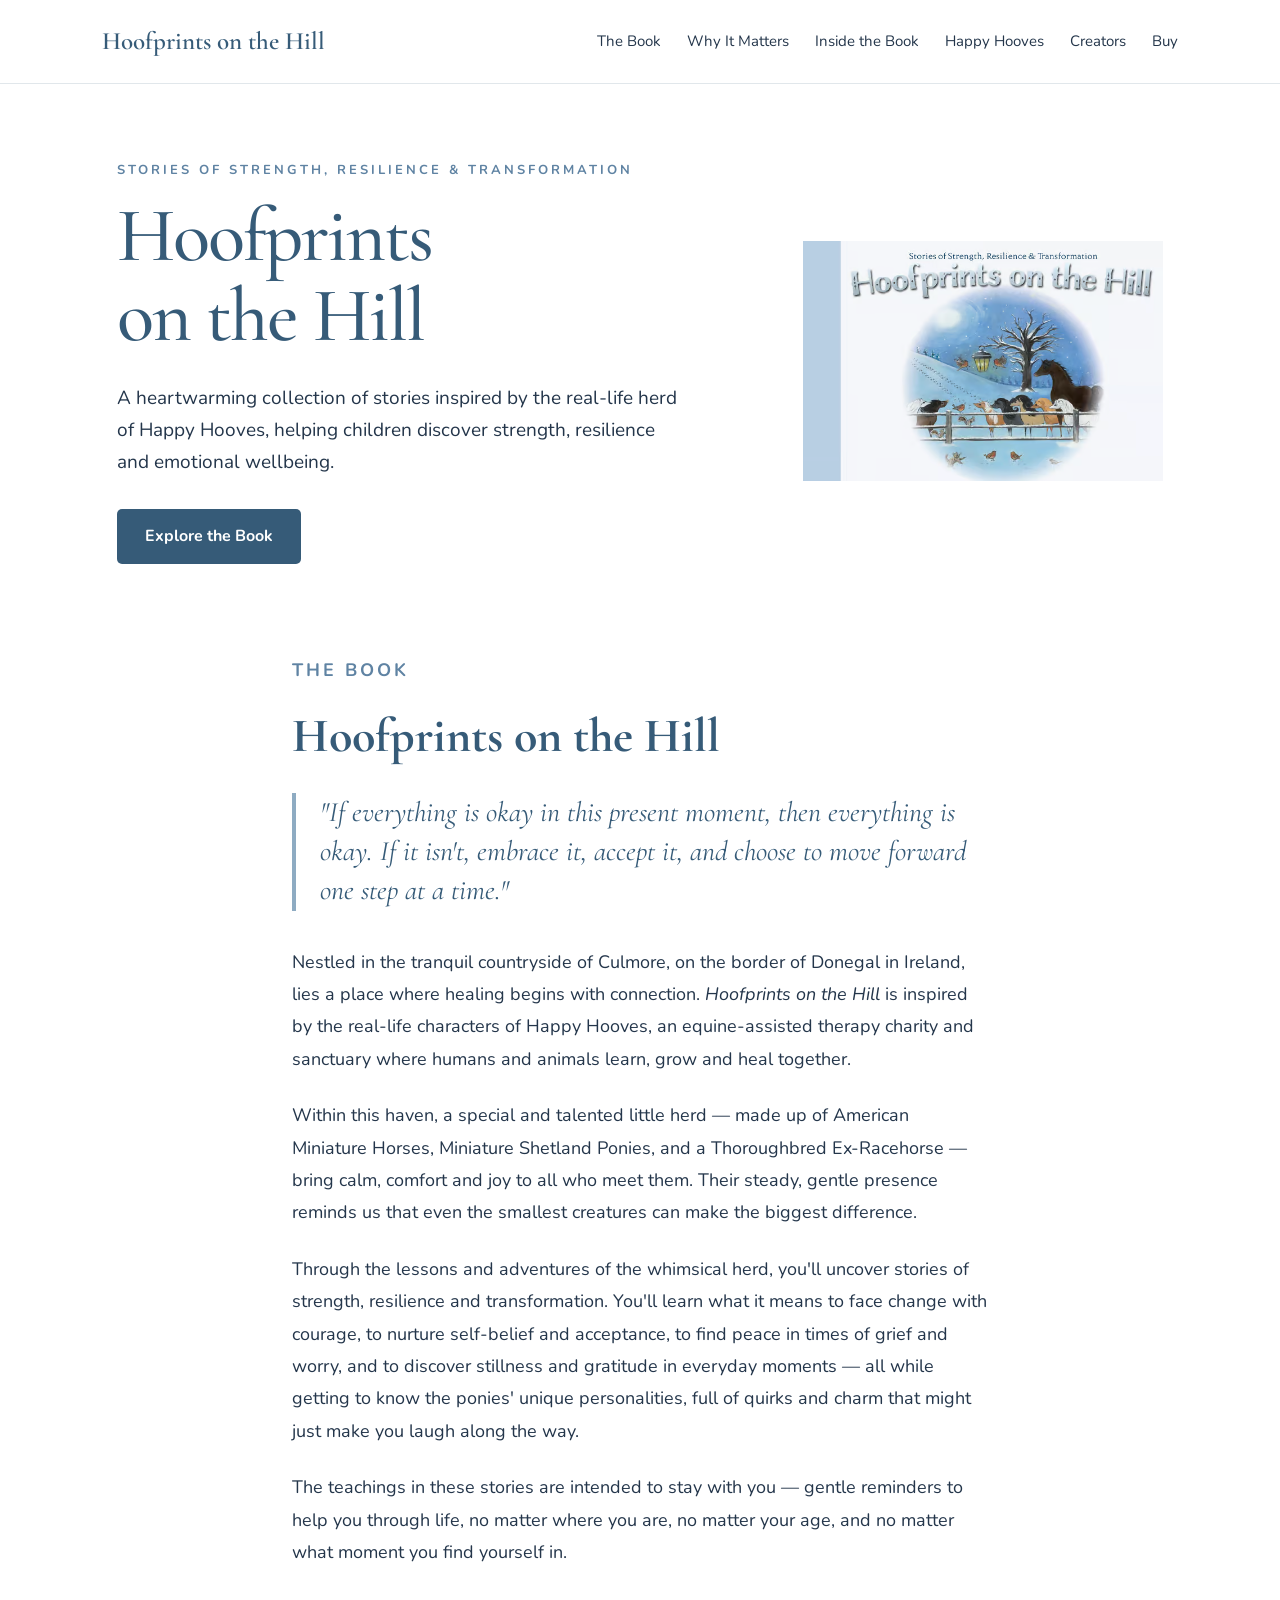
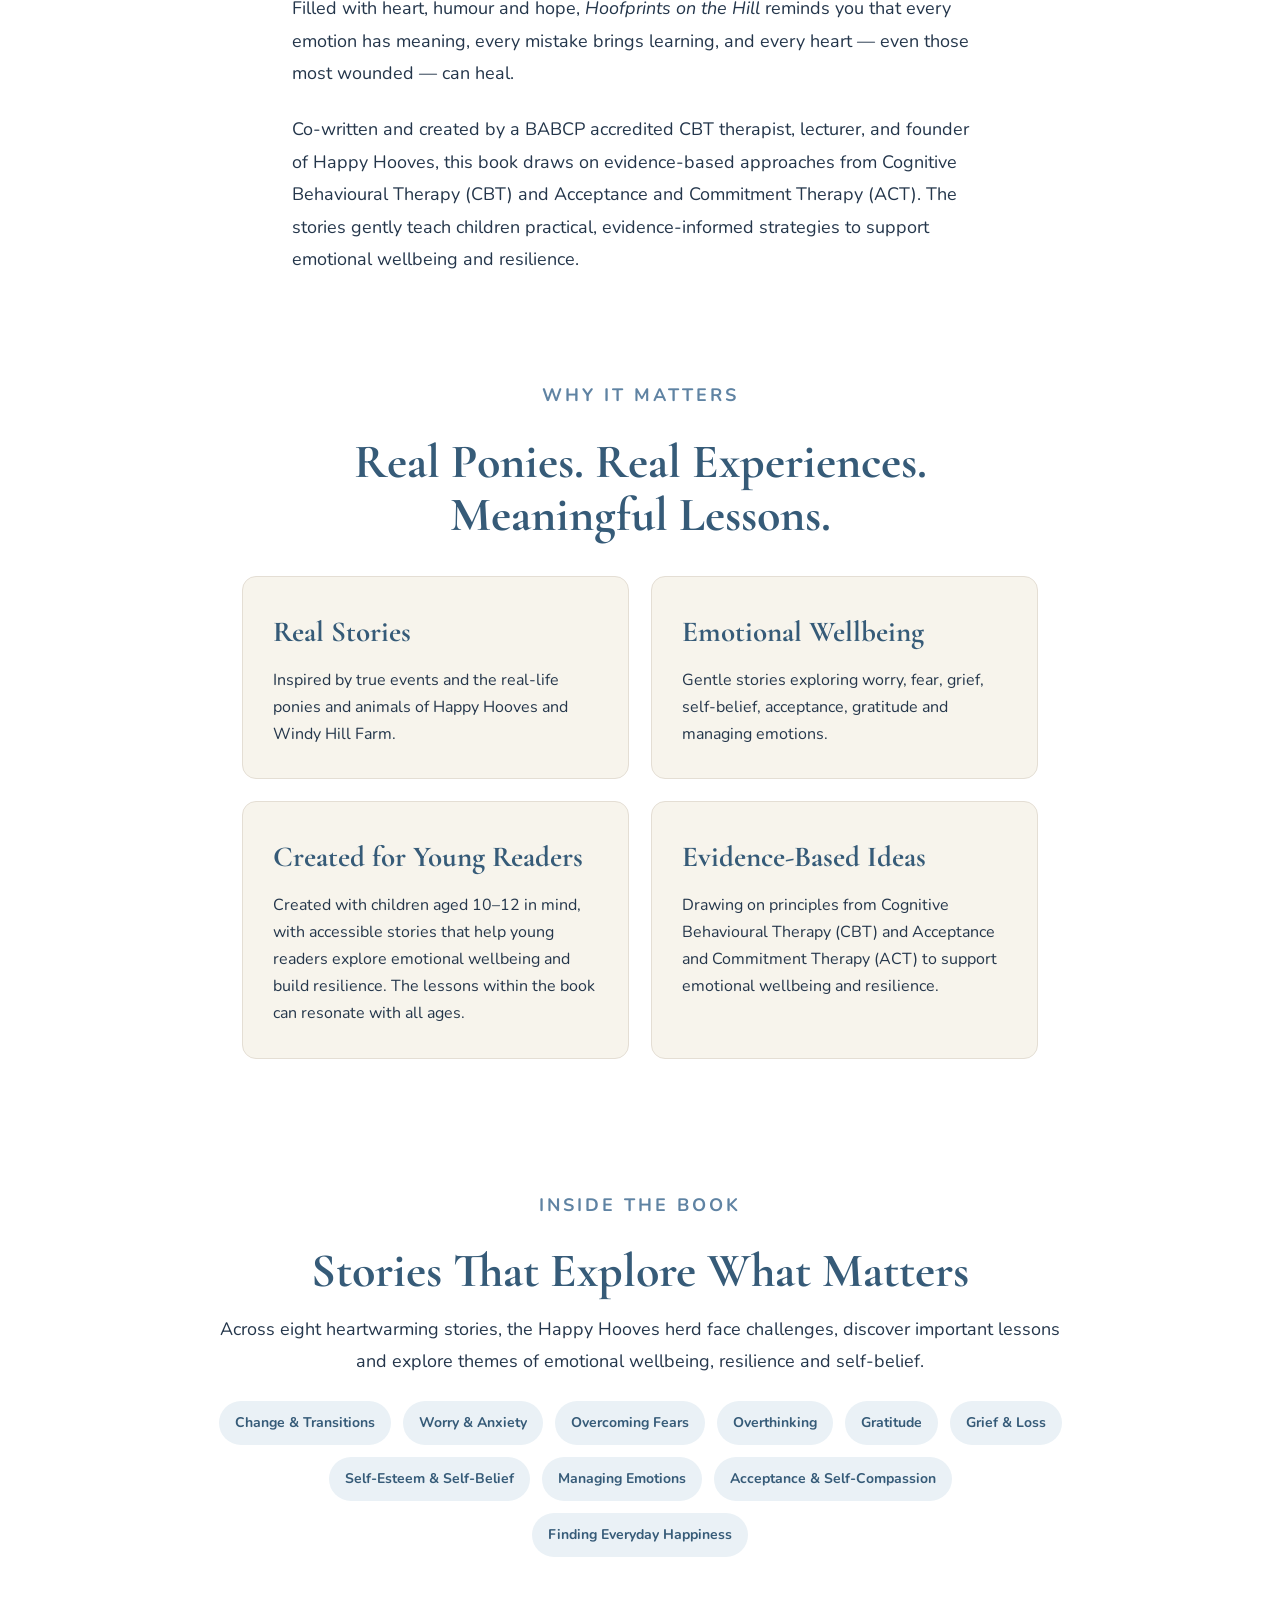
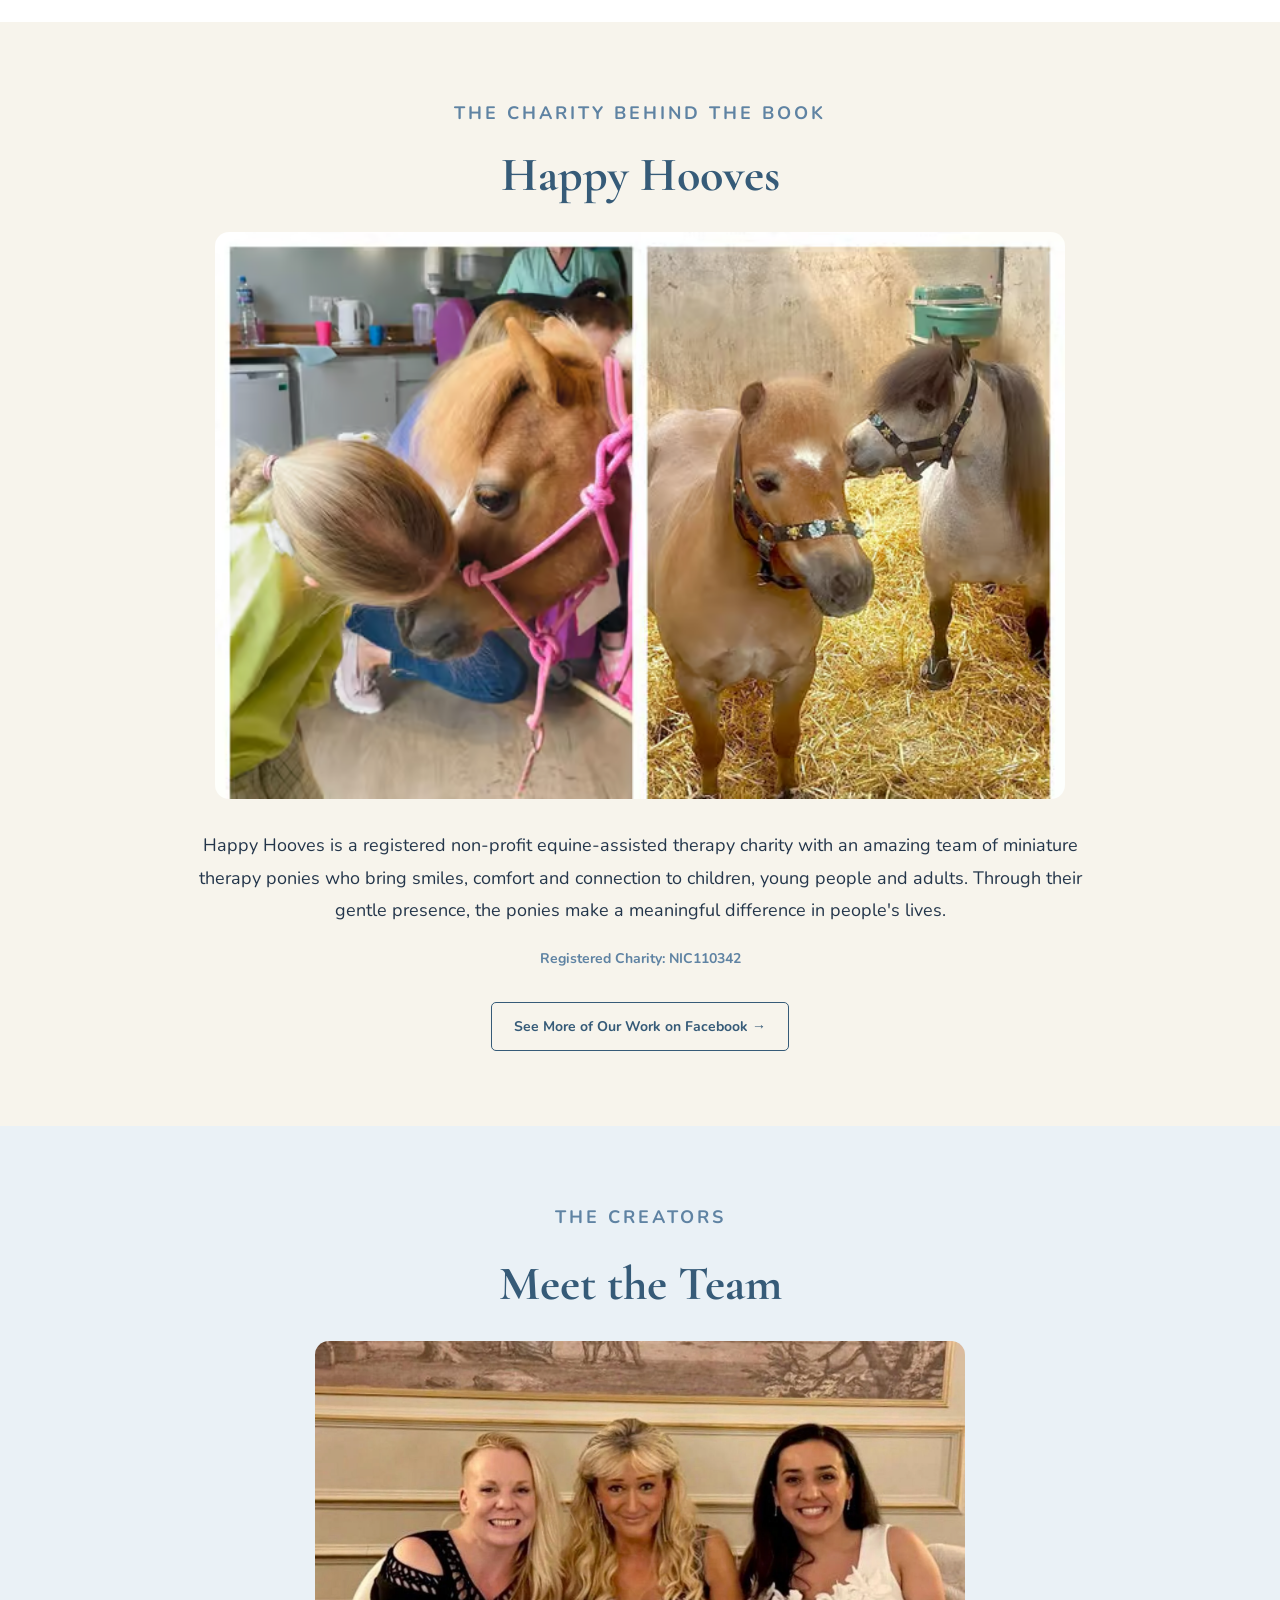
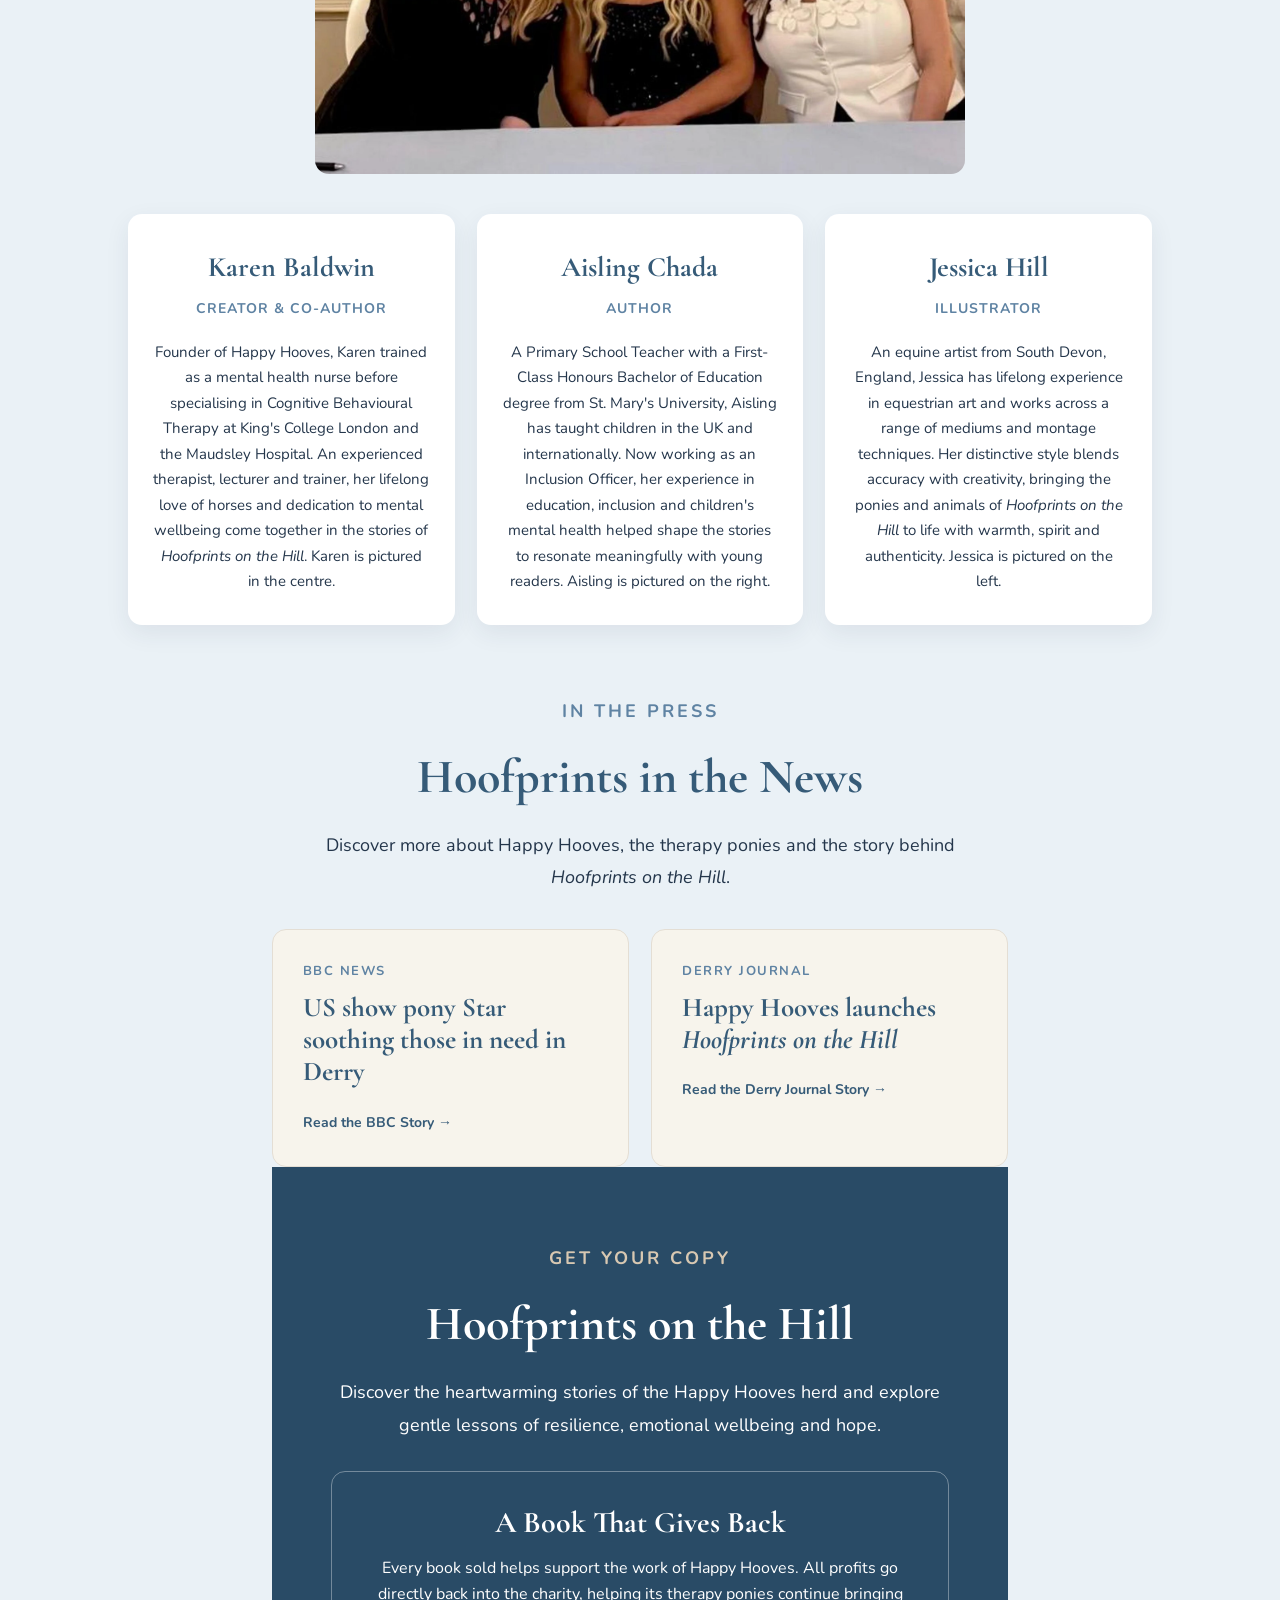
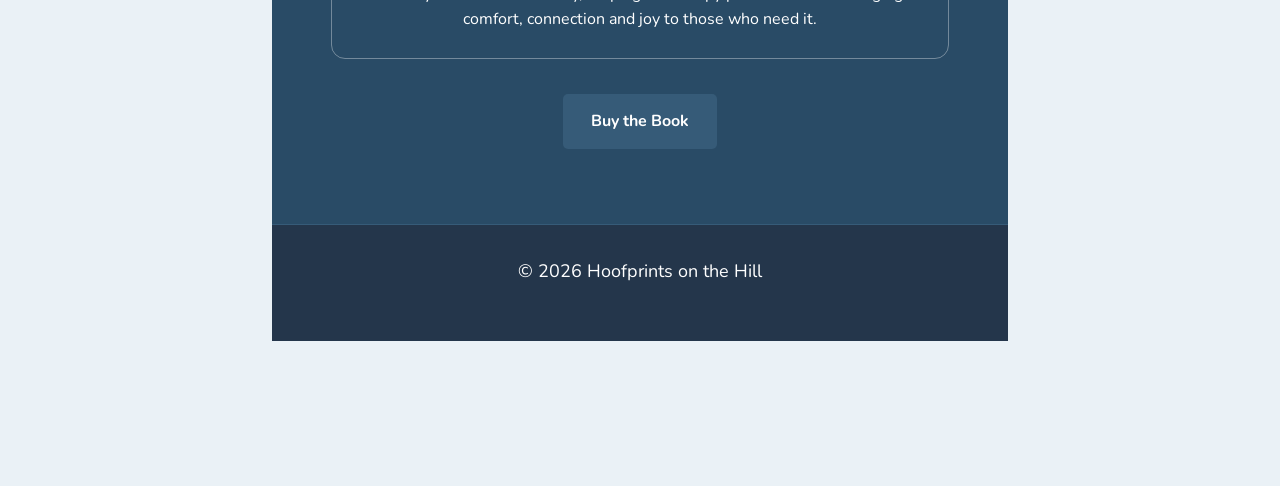
==== commit dfe4879f: "Rename     index.html to index.html" ====
--- a/index.html
+++ b/index.html
@@ -517,6 +517,13 @@
     margin: 30px auto;
     border-radius: 14px;
 }
+.book-cover-image {
+    width: 100%;
+    max-width: 360px;
+    height: auto;
+    display: block;
+    margin: 30px auto;
+}
     /* MOBILE */
 
     @media (max-width: 800px) {
@@ -525,16 +532,21 @@
             padding: 18px 6%;
         }
 
-       nav {
+    nav {
+    display: flex;
     flex-direction: row;
     flex-wrap: wrap;
     justify-content: center;
-    gap: 8px 12px;
+    gap: 6px 10px;
 }
 
 nav a {
     margin: 0;
-    font-size: 12px;
+    padding: 7px 10px;
+    font-size: 11px;
+    white-space: nowrap;
+    border: 1px solid #d8c8b2;
+    border-radius: 6px;
 }
 
         .hero {
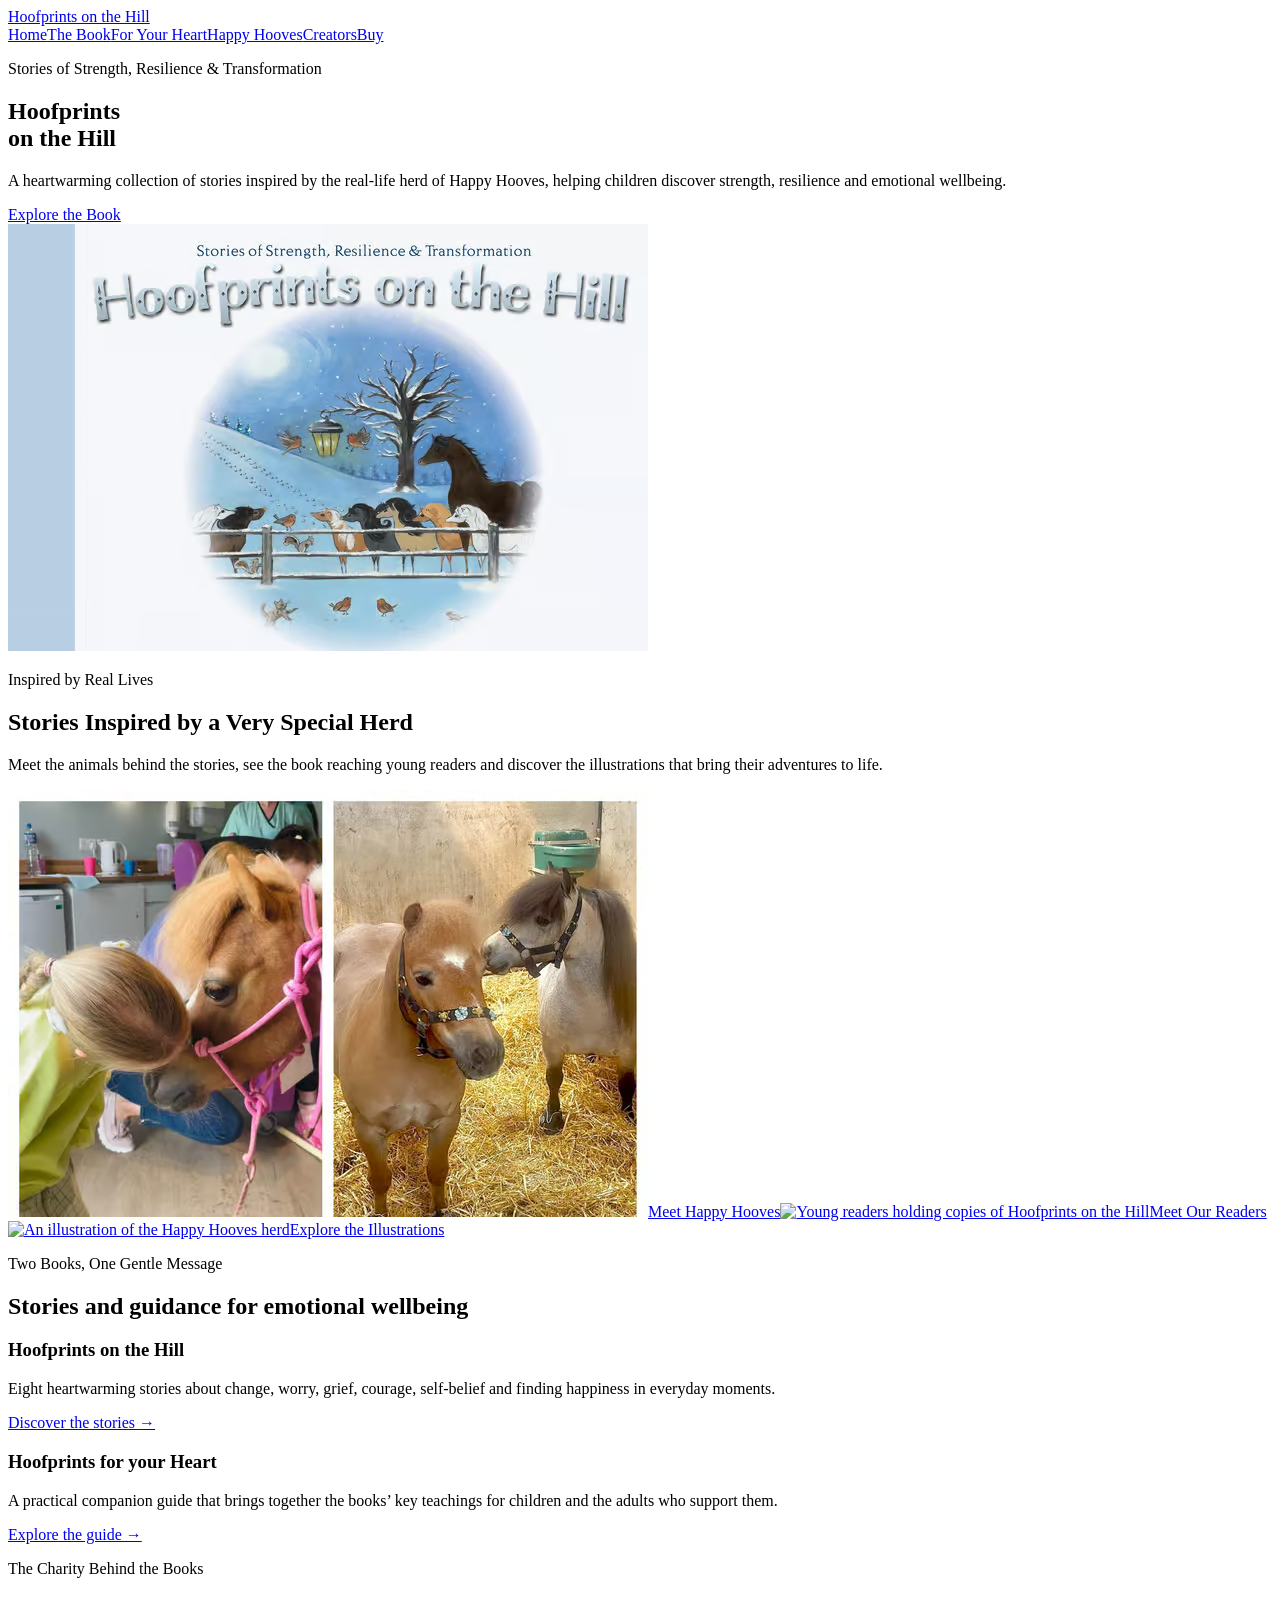
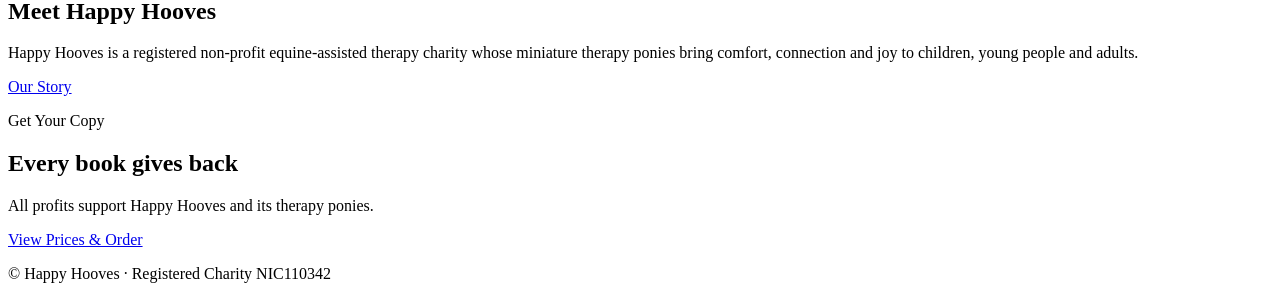
==== commit 3703c017: "Add files via upload" ====
--- a/index.html
+++ b/index.html
@@ -1,924 +1,20 @@
 <!DOCTYPE html>
 <html lang="en">
 <head>
-    <meta charset="UTF-8">
-    <meta name="viewport" content="width=device-width, initial-scale=1.0">
-    <title>Hoofprints on the Hill</title>
-    <link rel="preconnect" href="https://fonts.googleapis.com">
-<link rel="preconnect" href="https://fonts.gstatic.com" crossorigin>
-<link href="https://fonts.googleapis.com/css2?family=Cormorant+Garamond:wght@400;500;600&family=Nunito:wght@400;600;700&display=swap" rel="stylesheet">
-    
-
-   <style>
-    * {
-        box-sizing: border-box;
-        margin: 0;
-        padding: 0;
-    }
-
-    body {
-        font-family: 'Nunito', sans-serif;
-        color: #24364b;
-        background: #ffffff;
-        line-height: 1.7;
-    }
-
-    header {
-        background: #ffffff;
-        padding: 20px 8%;
-        border-bottom: 1px solid #e1e7eb;
-    }
-
-    nav {
-        display: flex;
-        justify-content: space-between;
-        align-items: center;
-        max-width: 1200px;
-        margin: auto;
-    }
-
-    .logo {
-        font-family: 'Cormorant Garamond', serif;
-        font-size: 25px;
-        font-weight: 600;
-        color: #365b78;
-    }
-
-    nav a {
-        color: #24364b;
-        text-decoration: none;
-        margin-left: 22px;
-        font-size: 15px;
-    }
-
-    nav a:hover {
-        color: #5f83a3;
-    }
-
-    /* HERO */
-
-    .hero {
-        min-height: auto;
-        display: flex;
-        align-items: center;
-        justify-content: space-between;
-        gap: 70px;
-        max-width: 1250px;
-        margin: auto;
-        padding: 75px 8% 45px;
-    }
-
-    .hero-text {
-        flex: 1;
-    }
-
-    .eyebrow {
-        text-transform: uppercase;
-        letter-spacing: 3px;
-        font-size: 13px;
-        margin-bottom: 15px;
-        color: #5f83a3;
-        font-weight: 700;
-    }
-
-    h1 {
-        font-family: 'Cormorant Garamond', serif;
-        font-size: clamp(52px, 6vw, 78px);
-        line-height: 1.05;
-        margin-bottom: 25px;
-        color: #365b78;
-        font-weight: 500;
-        letter-spacing: -2px;
-    }
-
-    .subtitle {
-        font-size: 19px;
-        max-width: 560px;
-        margin-bottom: 30px;
-        line-height: 1.7;
-    }
-
-    .button {
-        display: inline-block;
-        background: #365b78;
-        color: white;
-        padding: 14px 28px;
-        border-radius: 5px;
-        text-decoration: none;
-        font-weight: 700;
-    }
-
-    .button:hover {
-        background: #294b66;
-    }
-.book-cover {
-    width: 100%;
-    max-width: 360px;
-    height: auto;
-    aspect-ratio: 360 / 500;
-    box-sizing: border-box;
-    background: #d8c8b2;
-    display: flex;
-    align-items: center;
-    justify-content: center;
-    text-align: center;
-    font-size: 30px;
-    padding: 30px;
-    box-shadow: 15px 15px 0 #c2b099;
-    flex-shrink: 1;
-}
-
-    /* GENERAL SECTIONS */
-
-    .section {
-        max-width: 900px;
-        margin: auto;
-        padding: 70px 8%;
-    }
-
-    .section h2 {
-        font-family: 'Cormorant Garamond', serif;
-        font-size: 48px;
-        line-height: 1.1;
-        color: #365b78;
-        margin-bottom: 25px;
-    }
-
-    .section p {
-        font-size: 18px;
-        line-height: 1.8;
-        margin-bottom: 24px;
-    }
-
-    /* BOOK */
-
-    .book-section {
-        padding-top: 45px;
-        padding-bottom: 35px;
-    }
-
-    .book-quote {
-        font-family: 'Cormorant Garamond', serif;
-        font-size: 28px !important;
-        line-height: 1.4 !important;
-        color: #365b78;
-        font-style: italic;
-        border-left: 4px solid #8eabc2;
-        padding-left: 24px;
-        margin: 30px 0 35px !important;
-    }
-
-    .book-final {
-        margin-bottom: 0 !important;
-    }
-
-    /* MORE THAN A STORY */
-
-    .story-highlights {
-        max-width: 1000px;
-        margin: auto;
-        padding: 45px 8% 65px;
-        text-align: center;
-    }
-
-    .story-highlights .eyebrow {
-        text-align: center;
-    }
-
-    .story-highlights h2 {
-        text-align: center;
-        margin-bottom: 15px;
-    }
-
-    .story-grid {
-        display: grid;
-        grid-template-columns: repeat(2, 1fr);
-        gap: 22px;
-        max-width: 900px;
-        margin: 35px auto 0;
-    }
-
-    .story-card {
-        background: #f7f4ec;
-        padding: 30px;
-        border: 1px solid #e4ded4;
-        border-radius: 14px;
-        text-align: left;
-    }
-
-    .story-card h3 {
-        font-family: 'Cormorant Garamond', serif;
-        font-size: 29px;
-        color: #365b78;
-        margin-bottom: 10px;
-    }
-
-    .story-card p {
-        font-size: 16px;
-        line-height: 1.7;
-        margin-bottom: 0;
-    }
-
-    /* INSIDE THE BOOK */
-
-    .book-themes {
-        max-width: 1050px;
-        margin: auto;
-        padding: 65px 8%;
-        text-align: center;
-    }
-
-    .book-themes h2 {
-        margin-bottom: 15px;
-    }
-
-    .themes-intro {
-        max-width: 750px;
-        margin: 0 auto 30px !important;
-    }
-
-    .themes-grid {
-        display: flex;
-        flex-wrap: wrap;
-        justify-content: center;
-        gap: 12px;
-        max-width: 850px;
-        margin: auto;
-    }
-
-    .themes-grid span {
-        background: #eaf1f6;
-        color: #365b78;
-        padding: 10px 16px;
-        border-radius: 30px;
-        font-size: 14px;
-        font-weight: 700;
-    }
-
-    /* HAPPY HOOVES */
-
-    .happy-hooves {
-        max-width: none;
-        padding: 75px 12%;
-        text-align: center;
-        background: #f7f4ec;
-    }
-
-    .happy-hooves h2 {
-        margin-bottom: 20px;
-    }
-
-    .happy-hooves p {
-    max-width: 900px;
-    margin: 0 auto 20px;
-    text-align: center;
-}
-
-    .facebook-link {
-    display: inline-block;
-    margin-top: 10px;
-    padding: 12px 22px;
-    border: 1px solid #365b78;
-    border-radius: 5px;
-    color: #365b78;
-    text-decoration: none;
-    font-weight: 700;
-    font-size: 14px;
-}
-
-.facebook-link:hover {
-    background: #365b78;
-    color: white;
-}
-
-    .charity-registration {
-    font-size: 14px !important;
-    font-weight: 700;
-    color: #5f83a3;
-    margin-top: 20px !important;
-}
-
-    /* CREATORS */
-
-    .author {
-        background: #eaf1f6;
-        max-width: none;
-        padding: 75px 10%;
-        text-align: center;
-    }
-
-    .creator-grid {
-        display: grid;
-        grid-template-columns: repeat(3, 1fr);
-        gap: 22px;
-        max-width: 1050px;
-        margin: 35px auto 0;
-    }
-    .creator-photo-names {
-    max-width: 650px;
-    margin: -25px auto 40px;
-    display: grid;
-    grid-template-columns: repeat(3, 1fr);
-    text-align: center;
-    gap: 10px;
-}
-
-.creator-photo-names div {
-    display: flex;
-    flex-direction: column;
-    gap: 3px;
-}
-
-.creator-photo-names strong {
-    color: #365b78;
-    font-family: 'Cormorant Garamond', serif;
-    font-size: 20px;
-}
-
-.creator-photo-names span {
-    color: #5f83a3;
-    font-size: 13px;
-    font-weight: 700;
-}
-.creators-image {
-    width: 100%;
-    max-width: 650px;
-    height: auto;
-    display: block;
-    margin: 30px auto 40px;
-    border-radius: 14px;
-}
-    .creator-card {
-        background: #ffffff;
-        padding: 30px 25px;
-        border-radius: 14px;
-        box-shadow: 0 8px 25px rgba(36, 54, 75, 0.08);
-    }
-
-    .creator-card h3 {
-        font-family: 'Cormorant Garamond', serif;
-        font-size: 28px;
-        color: #365b78;
-        margin-bottom: 5px;
-    }
-
-    .creator-card p {
-        margin-bottom: 0;
-    }
-
-    .creator-role {
-        color: #5f83a3;
-        font-weight: 700;
-        font-size: 14px !important;
-        text-transform: uppercase;
-        letter-spacing: 1px;
-        margin-bottom: 18px !important;
-    }
-
-    .creator-bio {
-        color: #24364b;
-        font-size: 15px !important;
-        line-height: 1.7 !important;
-    }
-
-    /* BUY */
-
-    .buy {
-        text-align: center;
-        background: #294b66;
-        color: white;
-        max-width: none;
-        padding: 75px 8%;
-    }
-
-    .buy h2 {
-        color: white;
-    }
-
-    .buy .eyebrow {
-        color: #d8c8b2;
-    }
-
-    .buy-text {
-        max-width: 650px;
-        margin: 0 auto 25px !important;
-    }
-
-    .book-details {
-        font-size: 15px !important;
-        font-weight: 700;
-        margin-bottom: 25px !important;
-    }
-
-    .charity-message {
-    max-width: 650px;
-    margin: 30px auto 35px;
-    padding: 25px 30px;
-    border: 1px solid rgba(255, 255, 255, 0.35);
-    border-radius: 14px;
-}
-
-    .charity-message h3 {
-        font-family: 'Cormorant Garamond', serif;
-        font-size: 30px;
-        margin-bottom: 8px;
-    }
-
-    .charity-message p {
-        font-size: 16px !important;
-        line-height: 1.6 !important;
-        margin-bottom: 0 !important;
-    }
-
-    /* PRESS */
-
-    .press-section {
-        text-align: center;
-    }
-
-    .press-section p {
-        max-width: 700px;
-        margin-left: auto;
-        margin-right: auto;
-    }
-
-    .press-link {
-        color: #365b78;
-        font-weight: 700;
-        text-decoration: none;
-    }
-    .press-grid {
-    display: grid;
-    grid-template-columns: repeat(2, 1fr);
-    gap: 22px;
-    max-width: 900px;
-    margin: 35px auto 0;
-}
-
-.press-card {
-    display: block;
-    background: #f7f4ec;
-    border: 1px solid #e4ded4;
-    border-radius: 14px;
-    padding: 30px;
-    text-align: left;
-    text-decoration: none;
-    color: #24364b;
-    transition: transform 0.2s ease;
-}
-
-.press-card:hover {
-    transform: translateY(-3px);
-}
-
-.press-source {
-    display: block;
-    color: #5f83a3;
-    font-size: 13px;
-    font-weight: 700;
-    text-transform: uppercase;
-    letter-spacing: 1.5px;
-    margin-bottom: 10px;
-}
-
-.press-card h3 {
-    font-family: 'Cormorant Garamond', serif;
-    font-size: 27px;
-    line-height: 1.2;
-    color: #365b78;
-    margin-bottom: 20px;
-}
-
-.press-read {
-    color: #365b78;
-    font-size: 14px;
-    font-weight: 700;
-}
-
-    /* FOOTER */
-
-    footer {
-        background: #24364b;
-        color: white;
-        text-align: center;
-        padding: 30px;
-        border-top: 1px solid #365b78;
-    }
-
-    footer p {
-        margin: 0;
-        font-size: 14px;
-    }
-.happy-hooves-image {
-    width: 100%;
-    max-width: 850px;
-    height: auto;
-    display: block;
-    margin: 30px auto;
-    border-radius: 14px;
-}
-.book-cover-image {
-    width: 100%;
-    max-width: 360px;
-    height: auto;
-    display: block;
-    margin: 30px auto;
-}
-    /* MOBILE */
-
-    @media (max-width: 800px) {
-
-        header {
-            padding: 18px 6%;
-        }
-
-    nav {
-    display: flex;
-    flex-direction: row;
-    flex-wrap: wrap;
-    justify-content: center;
-    gap: 6px 10px;
-}
-
-nav a {
-    margin: 0;
-    padding: 7px 10px;
-    font-size: 11px;
-    white-space: nowrap;
-    border: 1px solid #d8c8b2;
-    border-radius: 6px;
-}
-
-        .hero {
-            flex-direction: column;
-            text-align: center;
-            gap: 45px;
-            padding: 55px 8% 40px;
-        }
-
-        .subtitle {
-            margin-left: auto;
-            margin-right: auto;
-        }
-
-        .book-cover {
-            width: 280px;
-            height: 390px;
-        }
-
-        .section {
-            padding: 55px 8%;
-        }
-
-        .section h2 {
-            font-size: 40px;
-        }
-
-        .book-section {
-            padding-top: 40px;
-            padding-bottom: 30px;
-        }
-
-        .book-quote {
-            font-size: 24px !important;
-            padding-left: 18px;
-        }
-
-        .story-highlights {
-            padding: 40px 8% 55px;
-        }
-
-        .story-grid {
-            grid-template-columns: 1fr;
-            gap: 18px;
-        }
-
-        .book-themes {
-            padding: 50px 8%;
-        }
-
-        .happy-hooves {
-            padding: 60px 8%;
-        }
-
-        .author {
-            padding: 60px 8%;
-        }
-
-        .creator-grid {
-            grid-template-columns: 1fr;
-            gap: 18px;
-        }
-
-        .buy {
-            padding: 60px 8%;
-        }
-        .press-grid {
-    grid-template-columns: 1fr;
-    gap: 18px;
-}
-
-.press-card {
-    padding: 25px;
-}
-    }
-</style> 
+    <meta charset="UTF-8"><meta name="viewport" content="width=device-width, initial-scale=1.0">
+    <title>Hoofprints on the Hill | Happy Hooves</title>
+    <meta name="description" content="Heartwarming stories inspired by the Happy Hooves herd, helping children discover strength, resilience and emotional wellbeing.">
+    <link rel="preconnect" href="https://fonts.googleapis.com"><link rel="preconnect" href="https://fonts.gstatic.com" crossorigin>
+    <link href="https://fonts.googleapis.com/css2?family=Cormorant+Garamond:wght@400;500;600&amp;family=Nunito:wght@400;600;700&amp;display=swap" rel="stylesheet"><link rel="stylesheet" href="styles.css">
 </head>
-
 <body>
-
-    <header>
-        <nav>
-            <div class="logo">Hoofprints on the Hill</div>
-
-            <div>
-                <a href="#book">The Book</a>
-                <a href="#why">Why It Matters</a>
-                <a href="#themes">Inside the Book</a>
-                <a href="#happy-hooves">Happy Hooves</a>
-                <a href="#author">Creators</a>
-                <a href="#buy">Buy</a>
-            </div>
-        </nav>
-    </header>
-
-    <section class="hero">
-
-        <div class="hero-text">
-            <p class="eyebrow">Stories of Strength, Resilience & Transformation</p>
-
-            <h1>Hoofprints<br>on the Hill</h1>
-
-            <p class="subtitle">
-                A heartwarming collection of stories inspired by the real-life herd of Happy Hooves, helping children discover strength, resilience and emotional wellbeing.
-            </p>
-
-            <a href="#buy" class="button">Explore the Book</a>
-        </div>
-
-        <img src="book-cover.jpg" alt="Hoofprints on the Hill book cover" class="book-cover-image">
-    </section>
-
-    <section id="book" class="section book-section">
-
-        <p class="eyebrow">The Book</p>
-
-        <h2>Hoofprints on the Hill</h2>
-
-         <p class="book-quote">
-    "If everything is okay in this present moment, then everything is okay.
-    If it isn't, embrace it, accept it, and choose to move forward one step at a time."
-</p>
-
-<p>
-    Nestled in the tranquil countryside of Culmore, on the border of Donegal
-    in Ireland, lies a place where healing begins with connection.
-    <em>Hoofprints on the Hill</em> is inspired by the real-life characters
-    of Happy Hooves, an equine-assisted therapy charity and sanctuary where
-    humans and animals learn, grow and heal together.
-</p>
-
-<p>
-    Within this haven, a special and talented little herd — made up of
-    American Miniature Horses, Miniature Shetland Ponies, and a Thoroughbred
-    Ex-Racehorse — bring calm, comfort and joy to all who meet them.
-    Their steady, gentle presence reminds us that even the smallest creatures
-    can make the biggest difference.
-</p>
-
-<p>
-    Through the lessons and adventures of the whimsical herd, you'll uncover
-    stories of strength, resilience and transformation. You'll learn what it
-    means to face change with courage, to nurture self-belief and acceptance,
-    to find peace in times of grief and worry, and to discover stillness and
-    gratitude in everyday moments — all while getting to know the ponies'
-    unique personalities, full of quirks and charm that might just make you
-    laugh along the way.
-</p>
-
-<p>
-    The teachings in these stories are intended to stay with you — gentle
-    reminders to help you through life, no matter where you are, no matter
-    your age, and no matter what moment you find yourself in.
-</p>
-
-<p>
-    Filled with heart, humour and hope, <em>Hoofprints on the Hill</em>
-    reminds you that every emotion has meaning, every mistake brings learning,
-    and every heart — even those most wounded — can heal.
-</p>
-
-<p>
-    Co-written and created by a BABCP accredited CBT therapist, lecturer,
-    and founder of Happy Hooves, this book draws on evidence-based approaches
-    from Cognitive Behavioural Therapy (CBT) and Acceptance and Commitment
-    Therapy (ACT). The stories gently teach children practical, evidence-informed
-    strategies to support emotional wellbeing and resilience.
-</p>
-        </p>
-
-    </section>
-<section id="why" class="section story-highlights">
-
-    <p class="eyebrow">Why It Matters</p>
-
-    <h2>Real Ponies. Real Experiences. Meaningful Lessons.</h2>
-
-    <div class="story-grid">
-
-        <div class="story-card">
-            <h3>Real Stories</h3>
-            <p>
-                Inspired by true events and the real-life ponies and animals of
-                Happy Hooves and Windy Hill Farm.
-            </p>
-        </div>
-
-        <div class="story-card">
-            <h3>Emotional Wellbeing</h3>
-            <p>
-                Gentle stories exploring worry, fear, grief, self-belief,
-                acceptance, gratitude and managing emotions.
-            </p>
-        </div>
-
-        <div class="story-card">
-    <h3>Created for Young Readers</h3>
-    <p>
-        Created with children aged 10–12 in mind, with accessible stories
-        that help young readers explore emotional wellbeing and build
-        resilience. The lessons within the book can resonate with all ages.
-    </p>
-</div>
-
-        <div class="story-card">
-    <h3>Evidence-Based Ideas</h3>
-    <p>
-        Drawing on principles from Cognitive Behavioural Therapy (CBT) and
-        Acceptance and Commitment Therapy (ACT) to support emotional
-        wellbeing and resilience.
-    </p>
-</div>
-
-    </div>
-
-</section>
-<section id="themes" class="section book-themes">
-    <p class="eyebrow">Inside the Book</p>
-    <h2>Stories That Explore What Matters</h2>
-
-    <p>
-    Across eight heartwarming stories, the Happy Hooves herd face challenges,
-    discover important lessons and explore themes of emotional wellbeing,
-    resilience and self-belief.
-</p>
-
-    <div class="themes-grid">
-        <span>Change & Transitions</span>
-        <span>Worry & Anxiety</span>
-        <span>Overcoming Fears</span>
-        <span>Overthinking</span>
-        <span>Gratitude</span>
-        <span>Grief & Loss</span>
-        <span>Self-Esteem & Self-Belief</span>
-        <span>Managing Emotions</span>
-        <span>Acceptance & Self-Compassion</span>
-        <span>Finding Everyday Happiness</span>
-    </div>
-</section>
-<section id="happy-hooves" class="section happy-hooves">
-    <p class="eyebrow">The Charity Behind the Book</p>
-    <h2>Happy Hooves</h2>
-    <img src="happy-hooves.jpg" alt="Happy Hooves therapy ponies" class="happy-hooves-image">
-
-   <p class="happy-hooves-intro">
-    Happy Hooves is a registered non-profit equine-assisted therapy charity
-    with an amazing team of miniature therapy ponies who bring smiles,
-    comfort and connection to children, young people and adults. Through
-    their gentle presence, the ponies make a meaningful difference in
-    people's lives.
-</p>
-
-<p class="charity-registration">
-    Registered Charity: NIC110342
-</p>
-
-<a href="https://www.facebook.com/profile.php?id=100063148903944&sk=photos"
-   target="_blank"
-   rel="noopener noreferrer"
-   class="facebook-link">
-    See More of Our Work on Facebook →
-</a>
-
-</section>
-    <section id="author" class="section author">
-
-        <p class="eyebrow">The Creators</p>
-
-        <h2>Meet the Team</h2>
-        <img src="creators.jpg" alt="The creators of Hoofprints on the Hill" class="creators-image">
-
-<div class="creator-grid">
-
-    <div class="creator-card">
-    <h3>Karen Baldwin</h3>
-    <p class="creator-role">Creator & Co-Author</p>
-    <p class="creator-bio">
-        <p class="creator-bio">
-    Founder of Happy Hooves, Karen trained as a mental health nurse before
-    specialising in Cognitive Behavioural Therapy at King's College London
-    and the Maudsley Hospital. An experienced therapist, lecturer and trainer,
-    her lifelong love of horses and dedication to mental wellbeing come
-    together in the stories of <em>Hoofprints on the Hill</em>. Karen is
-    pictured in the centre.
-</p>
-    </p>
-</div>
-
-    <div class="creator-card">
-    <h3>Aisling Chada</h3>
-    <p class="creator-role">Author</p>
-    <p class="creator-bio">
-    A Primary School Teacher with a First-Class Honours Bachelor of Education
-    degree from St. Mary's University, Aisling has taught children in the UK
-    and internationally. Now working as an Inclusion Officer, her experience
-    in education, inclusion and children's mental health helped shape the
-    stories to resonate meaningfully with young readers. Aisling is pictured on the right.
-</p>      
-    </p>
-</div>
-
-    <div class="creator-card">
-    <h3>Jessica Hill</h3>
-    <p class="creator-role">Illustrator</p>
-   <p class="creator-bio">
-    An equine artist from South Devon, England, Jessica has lifelong experience
-    in equestrian art and works across a range of mediums and montage techniques.
-    Her distinctive style blends accuracy with creativity, bringing the ponies
-    and animals of <em>Hoofprints on the Hill</em> to life with warmth,
-    spirit and authenticity. Jessica is pictured on the left.
-</p>
-    </p>
-</div>
-
-</div>
-    <section class="section press-section">
-    <p class="eyebrow">In the Press</p>
-    <h2>Hoofprints in the News</h2>
-
-    <p>
-        Discover more about Happy Hooves, the therapy ponies and the story
-        behind <em>Hoofprints on the Hill</em>.
-    </p>
-
-    <div class="press-grid">
-
-        <a href="https://www.bbc.com/news/uk-northern-ireland-66280232"
-           target="_blank"
-           rel="noopener noreferrer"
-           class="press-card">
-            <span class="press-source">BBC News</span>
-            <h3>US show pony Star soothing those in need in Derry</h3>
-            <span class="press-read">Read the BBC Story →</span>
-        </a>
-
-        <a href="https://www.derryjournal.com/news/people/derry-based-equine-assisted-therapy-charity-happy-hooves-to-launch-new-childrens-book-hoofprints-on-the-hill-5402410"
-           target="_blank"
-           rel="noopener noreferrer"
-           class="press-card">
-            <span class="press-source">Derry Journal</span>
-            <h3>Happy Hooves launches <em>Hoofprints on the Hill</em></h3>
-            <span class="press-read">Read the Derry Journal Story →</span>
-        </a>
-
-    </div>
-<section id="buy" class="section buy">
-
-    <p class="eyebrow">Get Your Copy</p>
-
-    <h2>Hoofprints on the Hill</h2>
-
-    <p class="buy-text">
-        Discover the heartwarming stories of the Happy Hooves herd and explore
-        gentle lessons of resilience, emotional wellbeing and hope.
-    </p>
-
-    <div class="charity-message">
-        <h3>A Book That Gives Back</h3>
-        <p>
-            Every book sold helps support the work of Happy Hooves. All profits
-            go directly back into the charity, helping its therapy ponies continue
-            bringing comfort, connection and joy to those who need it.
-        </p>
-    </div>
-
-    <a href="#" class="button">Buy the Book</a>
-
-</section>
-
-    <footer>
-        <p>© 2026 Hoofprints on the Hill</p>
-    </footer>
-
-</body>
-</html>
+<header><nav><a class="logo" href="index.html">Hoofprints on the Hill</a><div class="nav-links"><a href="index.html" aria-current="page">Home</a><a href="the-book.html">The Book</a><a href="heart.html">For Your Heart</a><a href="happy-hooves.html">Happy Hooves</a><a href="creators.html">Creators</a><a href="buy.html">Buy</a></div></nav></header>
+<main>
+    <section class="hero"><div class="hero-text"><p class="eyebrow">Stories of Strength, Resilience &amp; Transformation</p><h1>Hoofprints<br>on the Hill</h1><p class="subtitle">A heartwarming collection of stories inspired by the real-life herd of Happy Hooves, helping children discover strength, resilience and emotional wellbeing.</p><a href="the-book.html" class="button">Explore the Book</a></div><img src="book-cover.jpg" alt="Hoofprints on the Hill book cover" class="book-cover-image"></section>
+    <section class="section section-wide centered blue-tinted"><p class="eyebrow">Inspired by Real Lives</p><h2>Stories Inspired by a Very Special Herd</h2><p>Meet the animals behind the stories, see the book reaching young readers and discover the illustrations that bring their adventures to life.</p><div class="home-photo-grid"><a class="home-photo-card" href="happy-hooves.html"><img src="happy-hooves.jpg" alt="The Happy Hooves therapy ponies"><span>Meet Happy Hooves</span></a><a class="home-photo-card" href="the-book.html"><img src="gallery/readers/reader-01.jpeg" alt="Young readers holding copies of Hoofprints on the Hill"><span>Meet Our Readers</span></a><a class="home-photo-card" href="the-book.html"><img src="gallery/book/illustration-01.jpeg" alt="An illustration of the Happy Hooves herd"><span>Explore the Illustrations</span></a></div></section>
+    <section class="section section-wide centered tinted"><p class="eyebrow">Two Books, One Gentle Message</p><h2>Stories and guidance for emotional wellbeing</h2><div class="story-grid"><article class="story-card"><h3>Hoofprints on the Hill</h3><p>Eight heartwarming stories about change, worry, grief, courage, self-belief and finding happiness in everyday moments.</p><p><a href="the-book.html" class="outline-link">Discover the stories →</a></p></article><article class="story-card"><h3>Hoofprints for your Heart</h3><p>A practical companion guide that brings together the books’ key teachings for children and the adults who support them.</p><p><a href="heart.html" class="outline-link">Explore the guide →</a></p></article></div></section>
+    <section class="section centered"><p class="eyebrow">The Charity Behind the Books</p><h2>Meet Happy Hooves</h2><p>Happy Hooves is a registered non-profit equine-assisted therapy charity whose miniature therapy ponies bring comfort, connection and joy to children, young people and adults.</p><a href="happy-hooves.html" class="button">Our Story</a></section>
+    <section class="section cta"><p class="eyebrow">Get Your Copy</p><h2>Every book gives back</h2><p>All profits support Happy Hooves and its therapy ponies.</p><a href="buy.html" class="button">View Prices &amp; Order</a></section>
+</main>
+<footer><p>© Happy Hooves · Registered Charity NIC110342</p></footer>
+</body></html>
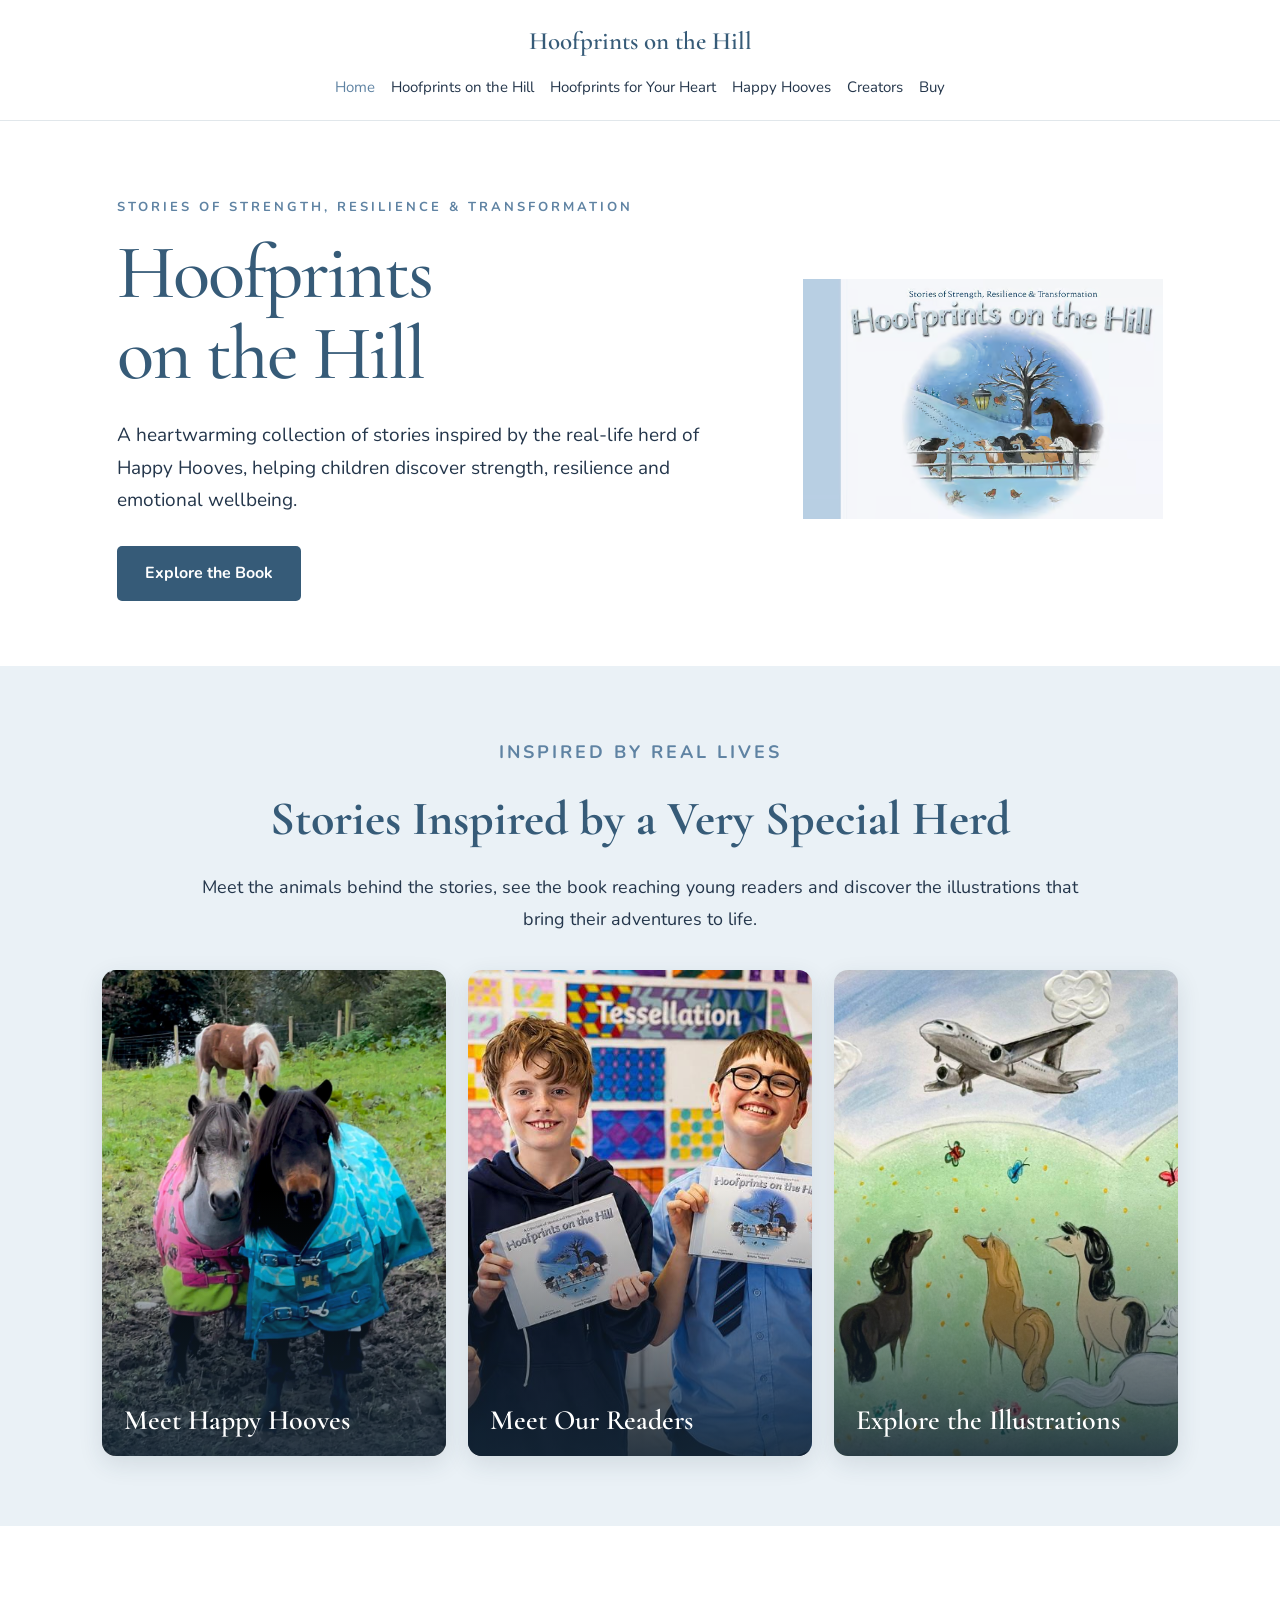
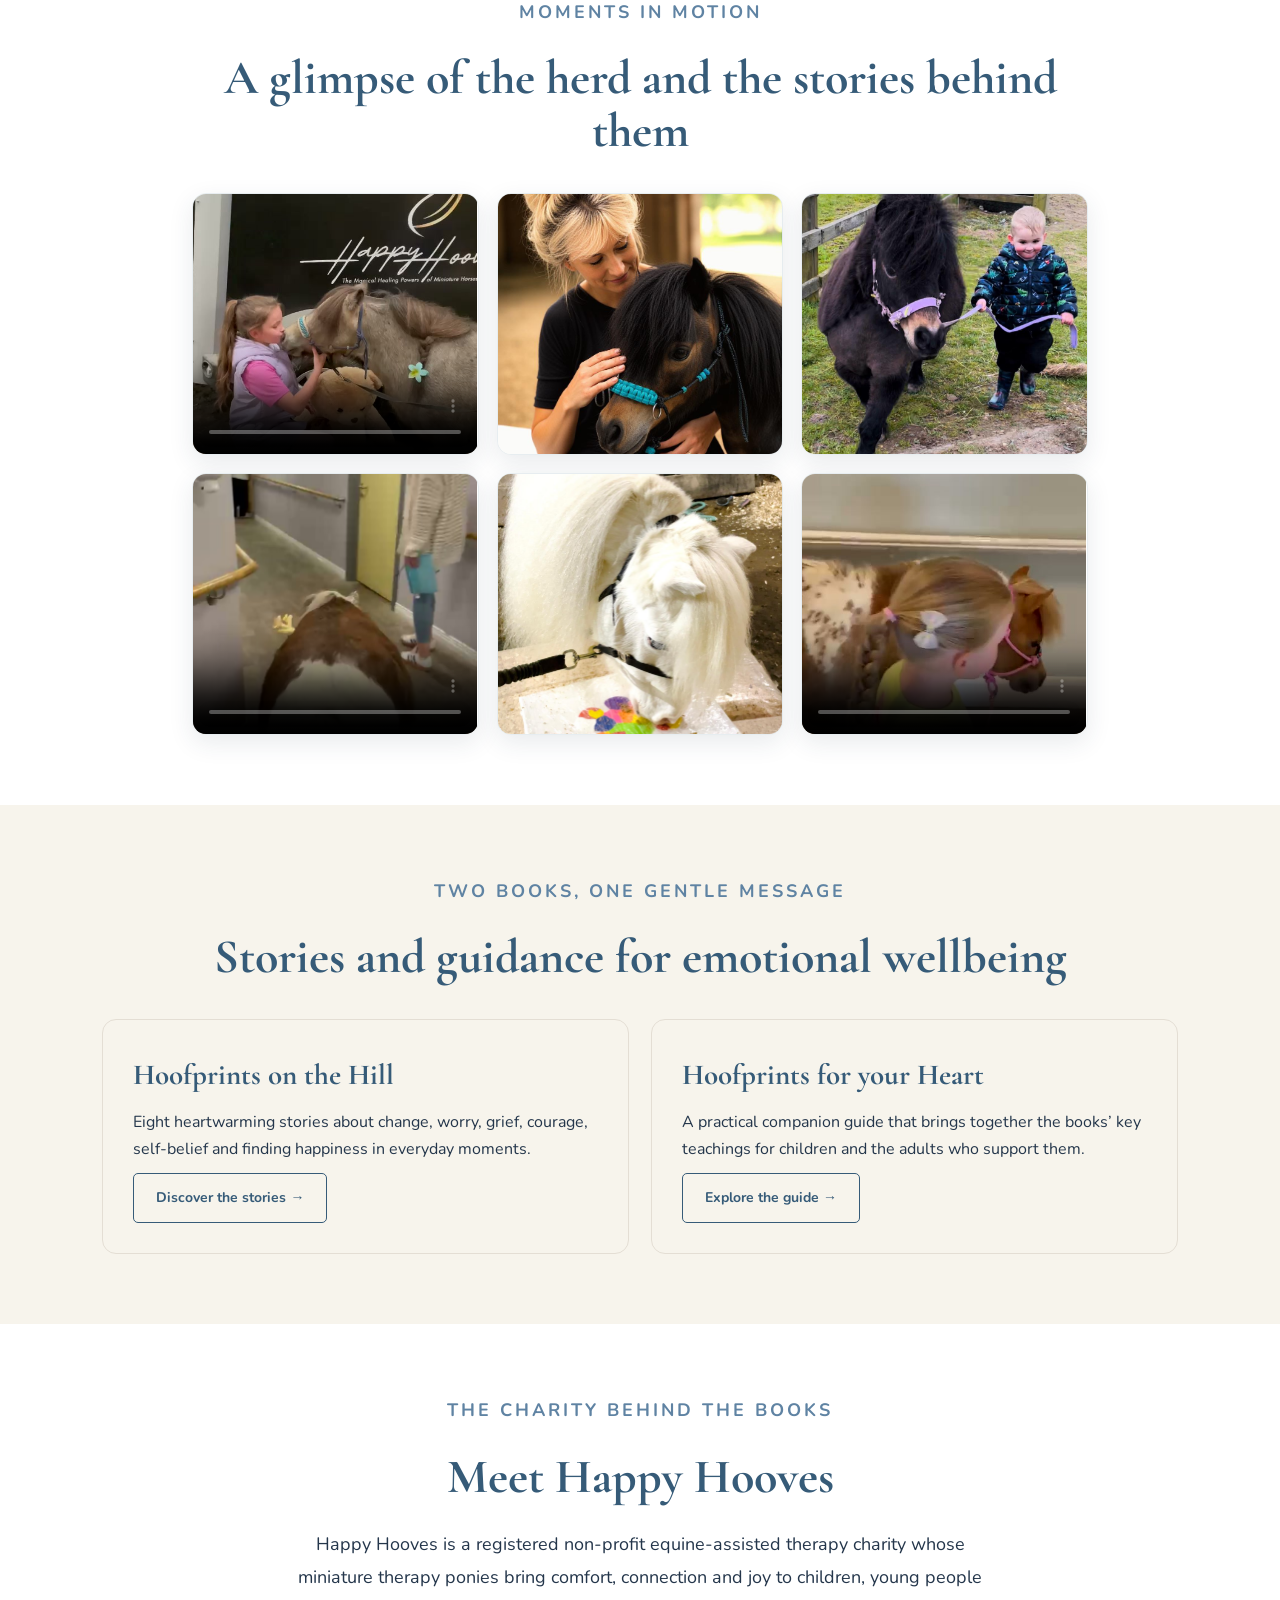
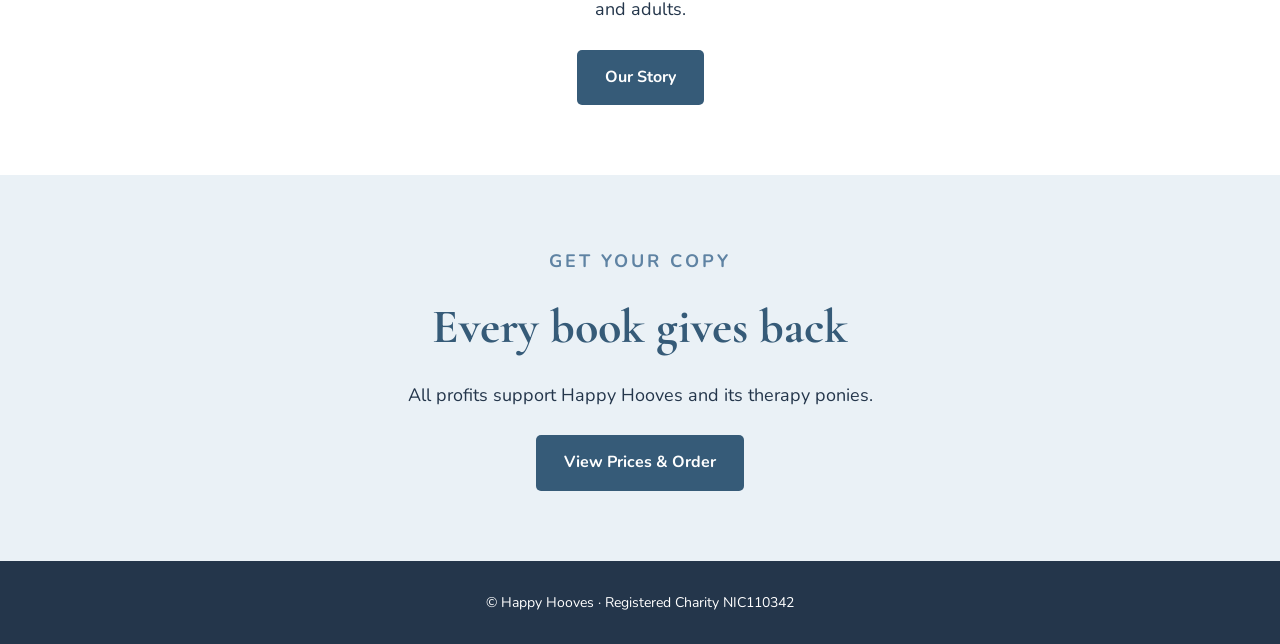
==== commit 44060639: "change" ====
--- a/index.html
+++ b/index.html
@@ -8,10 +8,11 @@
     <link href="https://fonts.googleapis.com/css2?family=Cormorant+Garamond:wght@400;500;600&amp;family=Nunito:wght@400;600;700&amp;display=swap" rel="stylesheet"><link rel="stylesheet" href="styles.css">
 </head>
 <body>
-<header><nav><a class="logo" href="index.html">Hoofprints on the Hill</a><div class="nav-links"><a href="index.html" aria-current="page">Home</a><a href="the-book.html">The Book</a><a href="heart.html">For Your Heart</a><a href="happy-hooves.html">Happy Hooves</a><a href="creators.html">Creators</a><a href="buy.html">Buy</a></div></nav></header>
+<header><nav><a class="logo" href="index.html">Hoofprints on the Hill</a><div class="nav-links"><a href="index.html" aria-current="page">Home</a><a href="the-book.html">Hoofprints on the Hill</a><a href="heart.html">Hoofprints for Your Heart</a><a href="happy-hooves.html">Happy Hooves</a><a href="creators.html">Creators</a><a href="buy.html">Buy</a></div></nav></header>
 <main>
     <section class="hero"><div class="hero-text"><p class="eyebrow">Stories of Strength, Resilience &amp; Transformation</p><h1>Hoofprints<br>on the Hill</h1><p class="subtitle">A heartwarming collection of stories inspired by the real-life herd of Happy Hooves, helping children discover strength, resilience and emotional wellbeing.</p><a href="the-book.html" class="button">Explore the Book</a></div><img src="book-cover.jpg" alt="Hoofprints on the Hill book cover" class="book-cover-image"></section>
     <section class="section section-wide centered blue-tinted"><p class="eyebrow">Inspired by Real Lives</p><h2>Stories Inspired by a Very Special Herd</h2><p>Meet the animals behind the stories, see the book reaching young readers and discover the illustrations that bring their adventures to life.</p><div class="home-photo-grid"><a class="home-photo-card" href="happy-hooves.html"><img src="happy-hooves.jpg" alt="The Happy Hooves therapy ponies"><span>Meet Happy Hooves</span></a><a class="home-photo-card" href="the-book.html"><img src="gallery/readers/reader-01.jpeg" alt="Young readers holding copies of Hoofprints on the Hill"><span>Meet Our Readers</span></a><a class="home-photo-card" href="the-book.html"><img src="gallery/book/illustration-01.jpeg" alt="An illustration of the Happy Hooves herd"><span>Explore the Illustrations</span></a></div></section>
+    <section class="section section-wide centered"><p class="eyebrow">Moments in Motion</p><h2>A glimpse of the herd and the stories behind them</h2><div class="home-mix-grid"><article class="home-mix-card"><video controls preload="metadata" playsinline poster="videos/posters/whatsapp-01.jpg"><source src="videos/WhatsApp%20Video%202026-09-15%20at%208.22.01%20AM%20%281%29.mp4" type="video/mp4">Your browser does not support embedded video.</video></article><article class="home-mix-card"><img src="gallery/happy-hooves/visit-002.jpeg" alt="Happy Hooves pony close-up"></article><article class="home-mix-card"><img src="gallery/happy-hooves/visit-003.jpeg" alt="Happy Hooves pony in the field"></article><article class="home-mix-card"><video controls preload="metadata" playsinline poster="videos/posters/whatsapp-05.jpg"><source src="videos/WhatsApp%20Video%202026-09-15%20at%208.22.19%20AM.mp4" type="video/mp4">Your browser does not support embedded video.</video></article><article class="home-mix-card"><img src="gallery/happy-hooves/visit-006.jpeg" alt="Happy Hooves pony and visitor"></article><article class="home-mix-card"><video controls preload="metadata" playsinline poster="videos/posters/whatsapp-09.jpg"><source src="videos/WhatsApp%20Video%202026-09-15%20at%208.22.29%20AM.mp4" type="video/mp4">Your browser does not support embedded video.</video></article></div></section>
     <section class="section section-wide centered tinted"><p class="eyebrow">Two Books, One Gentle Message</p><h2>Stories and guidance for emotional wellbeing</h2><div class="story-grid"><article class="story-card"><h3>Hoofprints on the Hill</h3><p>Eight heartwarming stories about change, worry, grief, courage, self-belief and finding happiness in everyday moments.</p><p><a href="the-book.html" class="outline-link">Discover the stories →</a></p></article><article class="story-card"><h3>Hoofprints for your Heart</h3><p>A practical companion guide that brings together the books’ key teachings for children and the adults who support them.</p><p><a href="heart.html" class="outline-link">Explore the guide →</a></p></article></div></section>
     <section class="section centered"><p class="eyebrow">The Charity Behind the Books</p><h2>Meet Happy Hooves</h2><p>Happy Hooves is a registered non-profit equine-assisted therapy charity whose miniature therapy ponies bring comfort, connection and joy to children, young people and adults.</p><a href="happy-hooves.html" class="button">Our Story</a></section>
     <section class="section cta"><p class="eyebrow">Get Your Copy</p><h2>Every book gives back</h2><p>All profits support Happy Hooves and its therapy ponies.</p><a href="buy.html" class="button">View Prices &amp; Order</a></section>
--- a/styles.css
+++ b/styles.css
@@ -0,0 +1,187 @@
+:root {
+    --ink: #24364b;
+    --blue: #365b78;
+    --blue-light: #5f83a3;
+    --mist: #eaf1f6;
+    --cream: #f7f4ec;
+    --sand: #d8c8b2;
+    --navy: #294b66;
+}
+
+* { box-sizing: border-box; margin: 0; padding: 0; }
+
+body {
+    font-family: 'Nunito', sans-serif;
+    color: var(--ink);
+    background: #fff;
+    line-height: 1.7;
+}
+
+header { background: #fff; padding: 20px 8%; border-bottom: 1px solid #e1e7eb; }
+nav { display: flex; flex-direction: column; align-items: center; gap: 12px; max-width: 1200px; margin: auto; }
+.logo { font-family: 'Cormorant Garamond', serif; font-size: 25px; font-weight: 600; color: var(--blue); text-decoration: none; white-space: nowrap; }
+.nav-links { display: flex; align-items: center; justify-content: center; flex-wrap: wrap; gap: 8px 16px; width: 100%; }
+nav a { color: var(--ink); text-decoration: none; font-size: 15px; }
+nav a:hover, nav a[aria-current="page"] { color: var(--blue-light); }
+
+.hero { display: flex; align-items: center; justify-content: space-between; gap: 70px; max-width: 1250px; margin: auto; padding: 75px 8% 65px; }
+.hero-text { flex: 1; }
+.eyebrow { text-transform: uppercase; letter-spacing: 3px; font-size: 13px; margin-bottom: 15px; color: var(--blue-light); font-weight: 700; }
+h1, h2, h3 { font-family: 'Cormorant Garamond', serif; color: var(--blue); }
+h1 { font-size: clamp(52px, 6vw, 78px); line-height: 1.05; margin-bottom: 25px; font-weight: 500; letter-spacing: -2px; }
+.subtitle { font-size: 19px; max-width: 600px; margin-bottom: 30px; line-height: 1.7; }
+.button { display: inline-block; border: 0; background: var(--blue); color: #fff; padding: 14px 28px; border-radius: 5px; text-decoration: none; font: inherit; font-weight: 700; cursor: pointer; }
+.paypal-button { display: inline-block; margin-top: 18px; padding: 13px 24px; border-radius: 5px; background: #0070ba; color: #fff; font-weight: 700; text-decoration: none; }
+.paypal-button.pending { opacity: .55; cursor: not-allowed; }
+.button:hover { background: var(--navy); }
+.button-light { background: #fff; color: var(--blue); }
+.button-light:hover { background: var(--cream); }
+
+.section { max-width: 900px; margin: auto; padding: 70px 8%; }
+.section-wide { max-width: 1100px; }
+.section h2 { font-size: 48px; line-height: 1.1; margin-bottom: 25px; }
+.section h3 { font-size: 29px; margin-bottom: 10px; }
+.section p { font-size: 18px; line-height: 1.8; margin-bottom: 24px; }
+.page-intro { text-align: center; padding-bottom: 30px; }
+.page-intro .subtitle { margin-left: auto; margin-right: auto; }
+.tinted { background: var(--cream); max-width: none; }
+.blue-tinted { background: var(--mist); max-width: none; }
+
+.book-cover-image, .companion-book-image { width: 100%; max-width: 360px; height: auto; display: block; flex-shrink: 0; }
+.book-cover-image { box-shadow: none; }
+.companion-book-image { border-radius: 14px; }
+.book-cover-showcase { display: flex; flex-direction: column; align-items: center; gap: 28px; width: min(100%, 390px); flex-shrink: 0; }
+.book-cover-showcase a { display: block; color: var(--blue); text-decoration: none; font-size: 13px; font-weight: 700; text-align: center; }
+.book-cover-showcase .book-cover-image { max-width: 360px; margin-bottom: 8px; }
+.book-back-image { display: block; width: 100%; max-width: 360px; height: auto; margin-bottom: 8px; border-radius: 4px; box-shadow: none; }
+.book-quote { font-family: 'Cormorant Garamond', serif; font-size: 28px !important; line-height: 1.4 !important; color: var(--blue); font-style: italic; border-left: 4px solid #8eabc2; padding-left: 24px; margin: 30px 0 35px !important; }
+
+.story-grid, .press-grid, .book-options { display: grid; grid-template-columns: repeat(2, 1fr); gap: 22px; margin: 35px auto 0; }
+.story-card, .press-card, .book-option { background: var(--cream); padding: 30px; border: 1px solid #e4ded4; border-radius: 14px; text-align: left; }
+.story-card p, .book-option p { font-size: 16px; line-height: 1.7; margin-bottom: 0; }
+.home-photo-grid { display: grid; grid-template-columns: repeat(3, 1fr); gap: 22px; margin-top: 35px; }
+.home-photo-card { position: relative; display: block; min-height: 300px; overflow: hidden; border-radius: 14px; color: #fff; text-decoration: none; box-shadow: 0 8px 25px rgba(36,54,75,.12); }
+.home-photo-card img { width: 100%; height: 100%; min-height: 300px; display: block; object-fit: cover; transition: transform .3s ease; }
+.home-photo-card::after { content: ""; position: absolute; inset: 45% 0 0; background: linear-gradient(transparent, rgba(20,38,54,.88)); }
+.home-photo-card span { position: absolute; z-index: 1; left: 22px; right: 22px; bottom: 20px; font-family: 'Cormorant Garamond', serif; font-size: 28px; font-weight: 600; line-height: 1.1; text-align: left; }
+.home-photo-card:hover img { transform: scale(1.035); }
+.home-mix-grid { display: grid; grid-template-columns: repeat(3, minmax(0, 1fr)); gap: 18px; margin-top: 35px; }
+.home-mix-card { overflow: hidden; border-radius: 14px; background: #fff; box-shadow: 0 8px 25px rgba(36,54,75,.10); border: 1px solid #e7edf0; }
+.home-mix-card img, .home-mix-card video { display: block; width: 100%; height: 260px; object-fit: cover; background: #e7edf2; }
+.home-mix-card video { aspect-ratio: auto; }
+.themes-grid { display: flex; flex-wrap: wrap; justify-content: center; gap: 12px; margin-top: 30px; }
+.themes-grid span { background: var(--mist); color: var(--blue); padding: 10px 16px; border-radius: 30px; font-size: 14px; font-weight: 700; }
+.photo-gallery { columns: 3 260px; column-gap: 18px; margin-top: 35px; }
+.featured-gallery-photo { display: block; max-width: 900px; margin: 35px auto 18px; border-radius: 14px; overflow: hidden; box-shadow: 0 8px 25px rgba(36,54,75,.14); }
+.featured-gallery-photo img { display: block; width: 100%; height: auto; }
+.photo-gallery a { display: block; break-inside: avoid; margin-bottom: 18px; border-radius: 14px; overflow: hidden; background: var(--cream); box-shadow: 0 5px 18px rgba(36,54,75,.1); }
+.photo-gallery img { display: block; width: 100%; height: auto; transition: transform .25s ease; }
+.photo-gallery a:hover img { transform: scale(1.025); }
+.gallery-note { margin-top: 10px !important; color: var(--blue-light); font-size: 14px !important; }
+.guide-editions { padding-top: 30px; }
+.inside-gallery { display: grid; gap: 22px; max-width: 1000px; margin: 35px auto 0; }
+.inside-gallery a { display: block; overflow: hidden; border-radius: 14px; background: #fff; box-shadow: 0 8px 25px rgba(36,54,75,.12); }
+.inside-gallery img { display: block; width: 100%; height: auto; transition: transform .25s ease; }
+.inside-gallery a:hover img { transform: scale(1.015); }
+
+.happy-hooves-image, .creators-image { width: 100%; height: auto; display: block; margin: 30px auto 40px; border-radius: 14px; }
+.happy-hooves-image { width: auto; max-width: 100%; max-height: 620px; }
+.happy-hooves-image { max-width: 850px; }
+.about-copy { max-width: 760px; margin: auto; }
+.about-happy-hooves p { max-width: 720px; }
+.keep-together { white-space: nowrap; }
+.about-happy-hooves .about-closing { max-width: 680px; margin-top: 34px; padding-top: 26px; border-top: 1px solid var(--sand); color: var(--blue); font-family: 'Cormorant Garamond', serif; font-size: 26px; font-weight: 600; line-height: 1.4; }
+.facebook-link { display: inline-flex; align-items: center; gap: 10px; margin-top: 4px; padding: 12px 20px; border-radius: 6px; background: #1877f2; color: #fff; font-weight: 700; text-decoration: none; transition: background .2s ease, transform .2s ease; }
+.facebook-link svg { width: 24px; height: 24px; fill: currentColor; flex: 0 0 auto; }
+.facebook-link:hover { background: #1464cc; transform: translateY(-2px); }
+.facebook-link:focus-visible { outline: 3px solid var(--blue); outline-offset: 3px; }
+.media-section { max-width: none; }
+.media-section .video-grid { max-width: 1100px; margin-left: auto; margin-right: auto; }
+.centered { text-align: center; }
+.centered p { max-width: 900px; margin-left: auto; margin-right: auto; }
+.charity-registration { font-size: 14px !important; font-weight: 700; color: var(--blue-light); }
+.outline-link { display: inline-block; margin-top: 10px; padding: 12px 22px; border: 1px solid var(--blue); border-radius: 5px; color: var(--blue); text-decoration: none; font-weight: 700; font-size: 14px; }
+.outline-link:hover { background: var(--blue); color: #fff; }
+
+.creator-grid { display: grid; grid-template-columns: repeat(3, 1fr); gap: 22px; max-width: 1050px; margin: 35px auto 0; }
+.creator-card { background: #fff; padding: 30px 25px; border-radius: 14px; box-shadow: 0 8px 25px rgba(36,54,75,.08); }
+.creator-photo { display: block; width: 170px; height: 170px; margin: 0 auto 24px; border-radius: 50%; object-fit: cover; object-position: center; border: 5px solid var(--mist); box-shadow: 0 5px 16px rgba(36,54,75,.14); }
+.creators-image { max-width: 800px; box-shadow: 0 8px 25px rgba(36,54,75,.12); }
+.creator-card p { margin-bottom: 0; }
+.creator-role { color: var(--blue-light); font-weight: 700; font-size: 14px !important; text-transform: uppercase; letter-spacing: 1px; margin-bottom: 18px !important; }
+.creator-bio { font-size: 15px !important; line-height: 1.7 !important; }
+.press-card { display: block; text-decoration: none; color: var(--ink); transition: transform .2s ease; }
+.press-card:hover { transform: translateY(-3px); }
+.press-source { display: block; color: var(--blue-light); font-size: 13px; font-weight: 700; text-transform: uppercase; letter-spacing: 1.5px; margin-bottom: 10px; }
+.press-read { color: var(--blue); font-size: 14px; font-weight: 700; }
+.video-grid { display: grid; grid-template-columns: repeat(3, 1fr); gap: 22px; margin-top: 35px; text-align: left; }
+.video-card { overflow: hidden; background: var(--cream); border: 1px solid #e4ded4; border-radius: 14px; }
+.video-card video { display: block; width: 100%; aspect-ratio: 16 / 9; background: var(--ink); object-fit: contain; }
+.video-card h3 { padding: 18px 20px; font-size: 25px; text-align: center; }
+.video-card p { padding: 0 20px 20px; margin: 0; color: var(--blue-light); font-size: 14px; font-weight: 700; }
+.video-placeholder { display: flex; align-items: center; justify-content: center; width: 100%; aspect-ratio: 16 / 9; background: linear-gradient(135deg, var(--mist), #dfeaf4); color: var(--blue); font-family: 'Cormorant Garamond', serif; font-size: clamp(24px, 3vw, 34px); font-weight: 600; text-align: center; padding: 18px; }
+.video-placeholder span { display: inline-block; border: 1px solid rgba(54,91,120,.25); border-radius: 999px; padding: 10px 16px; background: rgba(255,255,255,.38); }
+.horse-work-grid { display: grid; grid-template-columns: repeat(3, minmax(0, 1fr)); gap: 18px; margin-top: 24px; }
+.gallery-video-card { background: #fff; border: 0; border-radius: 14px; overflow: hidden; box-shadow: 0 5px 18px rgba(36,54,75,.1); }
+.gallery-video-card video { aspect-ratio: 4 / 3; object-fit: cover; background: #e7edf2; }
+.gallery-video-card video::-webkit-media-controls-panel { background: rgba(12, 21, 31, 0.45); }
+@media (max-width: 800px) {
+    .horse-work-grid { grid-template-columns: repeat(2, minmax(0, 1fr)); }
+}
+@media (max-width: 520px) {
+    .horse-work-grid { grid-template-columns: 1fr; }
+}
+
+.buy { background: var(--navy); color: #fff; max-width: none; }
+.buy h1, .buy h2, .buy h3 { color: #fff; }
+.buy .eyebrow { color: var(--sand); }
+.buy-inner { max-width: 1000px; margin: auto; padding: 70px 8%; }
+.buy .book-options { grid-template-columns: repeat(2, 1fr); }
+.buy .book-option { background: rgba(255,255,255,.08); border-color: rgba(255,255,255,.3); }
+.buy .book-option p { margin-bottom: 14px; }
+.charity-message { max-width: 650px; margin: 40px auto; padding: 25px 30px; border: 1px solid rgba(255,255,255,.35); border-radius: 14px; text-align: center; }
+.charity-message p { font-size: 16px; line-height: 1.6; margin: 0; }
+.postage { text-align: center; font-weight: 700; margin: 30px 0; }
+.order-form { max-width: 650px; margin: 35px auto 0; text-align: left; }
+.order-form label { display: block; margin: 18px 0 6px; font-weight: 700; }
+.order-form input, .order-form select, .order-form textarea { width: 100%; padding: 12px 14px; border: 1px solid #b9c6d0; border-radius: 5px; background: #fff; color: var(--ink); font: inherit; }
+.order-form textarea { resize: vertical; }
+.order-form .button { margin-top: 24px; }
+
+.cta { max-width: none; background: var(--mist); text-align: center; }
+footer { background: var(--ink); color: #fff; text-align: center; padding: 30px; }
+footer p { margin: 0; font-size: 14px; }
+
+@media (max-width: 800px) {
+    header { padding: 16px 6% 18px; }
+    nav { gap: 10px; }
+    .logo { display: block; text-align: center; margin-bottom: 2px; font-size: 24px; }
+    .nav-links { display: grid; grid-template-columns: repeat(2, minmax(0, 1fr)); gap: 8px; }
+    nav .nav-links a { padding: 7px 8px; min-width: 0; text-align: center; font-size: 11px; white-space: nowrap; border: 1px solid #edf1f3; border-radius: 999px; background: #f7f9fb; }
+    .hero { flex-direction: column; text-align: center; gap: 38px; padding: 42px 6% 38px; }
+    h1 { font-size: clamp(38px, 12vw, 54px); margin-bottom: 18px; letter-spacing: -1px; }
+    .subtitle { margin-left: auto; margin-right: auto; font-size: 17px; }
+    .section, .buy-inner { padding: 48px 6%; }
+    .guide-editions { padding-top: 24px; }
+    .section h2 { font-size: 34px; margin-bottom: 18px; }
+    .section p { font-size: 16px; }
+    .book-quote { font-size: 22px !important; padding-left: 18px; margin: 18px 0 24px !important; }
+    .story-grid, .press-grid, .book-options, .buy .book-options, .creator-grid, .video-grid, .home-photo-grid, .home-mix-grid { grid-template-columns: 1fr; }
+    .home-photo-card, .home-photo-card img { min-height: 240px; }
+    .home-photo-card span { font-size: 22px; }
+    .photo-gallery { columns: 1; gap: 12px; }
+    .photo-gallery a { margin-bottom: 12px; }
+    .inside-gallery { gap: 14px; }
+    .video-card h3 { font-size: 22px; }
+    .home-mix-card img, .home-mix-card video { height: 220px; }
+}
+
+@media (max-width: 520px) {
+    .nav-links { grid-template-columns: 1fr; }
+    .logo { font-size: 22px; }
+    nav .nav-links a { font-size: 10px; }
+    .eyebrow { letter-spacing: 2px; font-size: 12px; }
+    .section h2 { font-size: 30px; }
+    .button { width: 100%; text-align: center; }
+    .hero .button { width: auto; }
+}
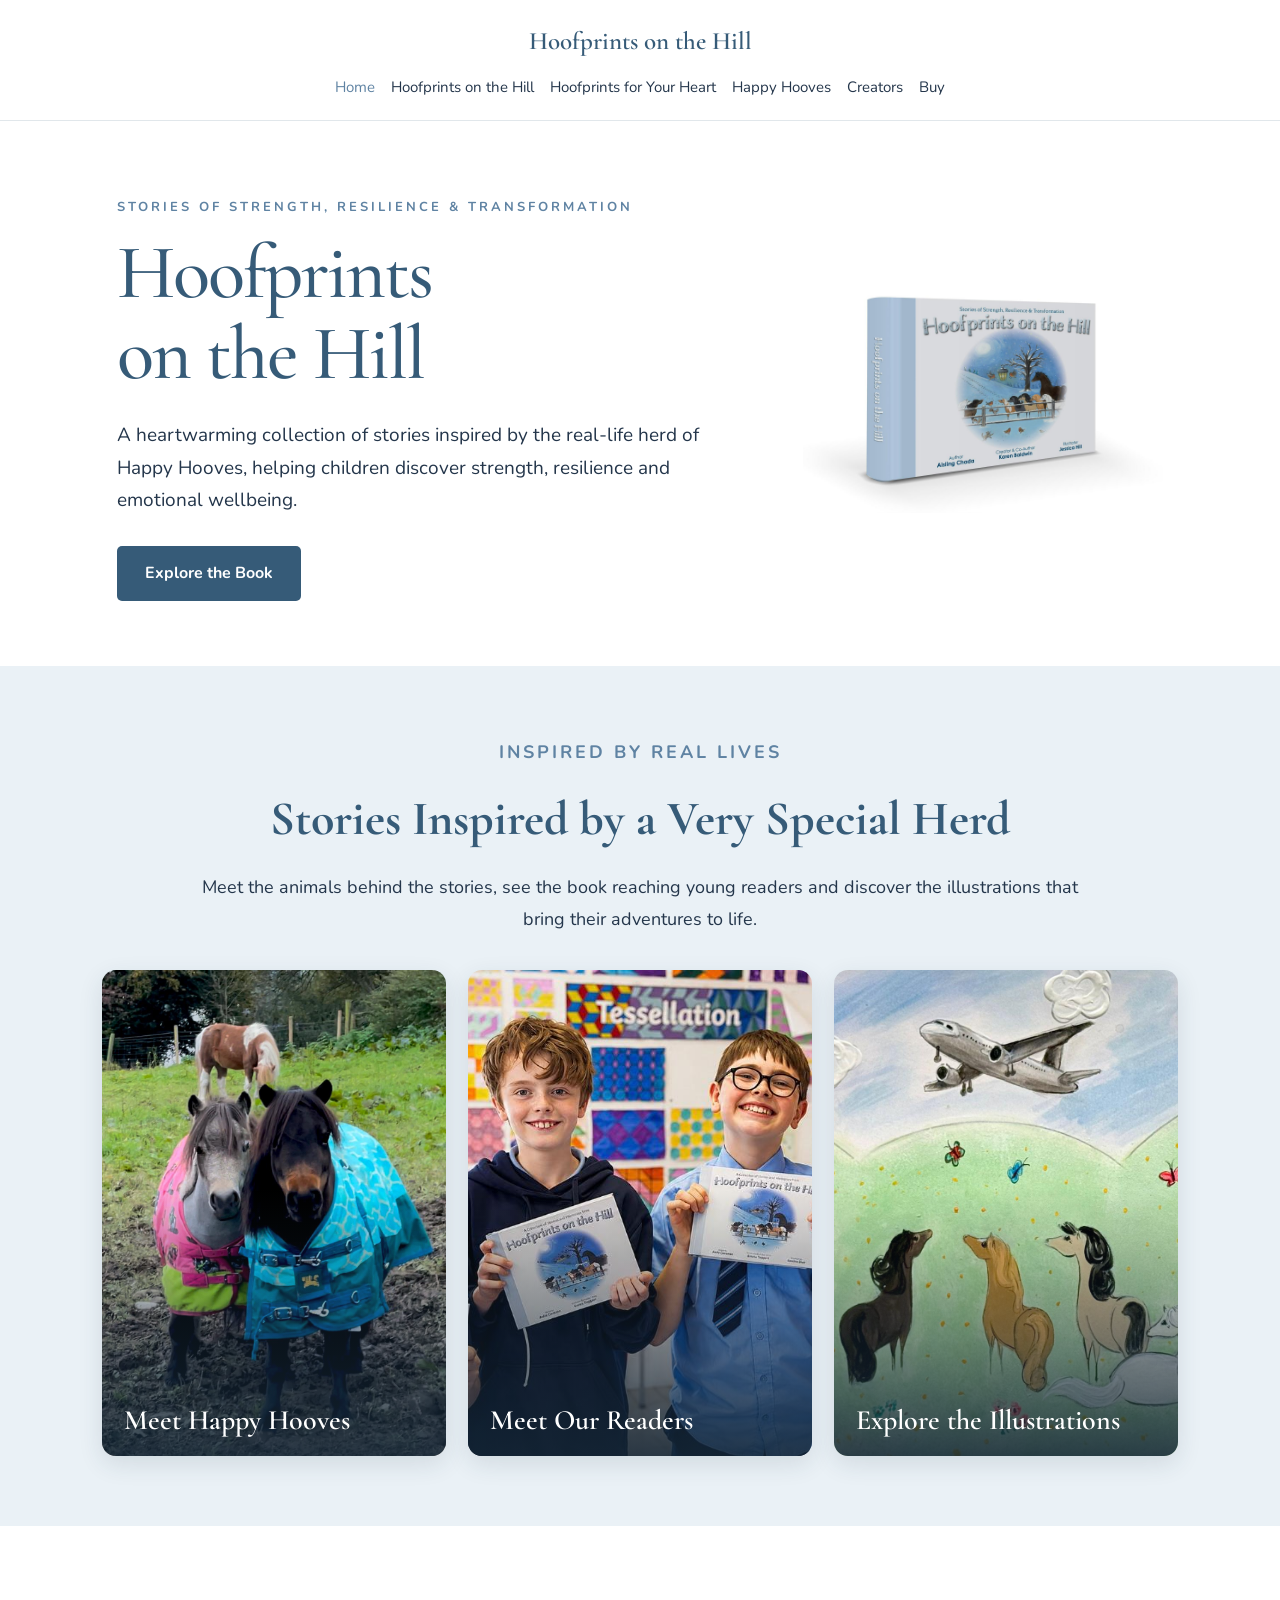
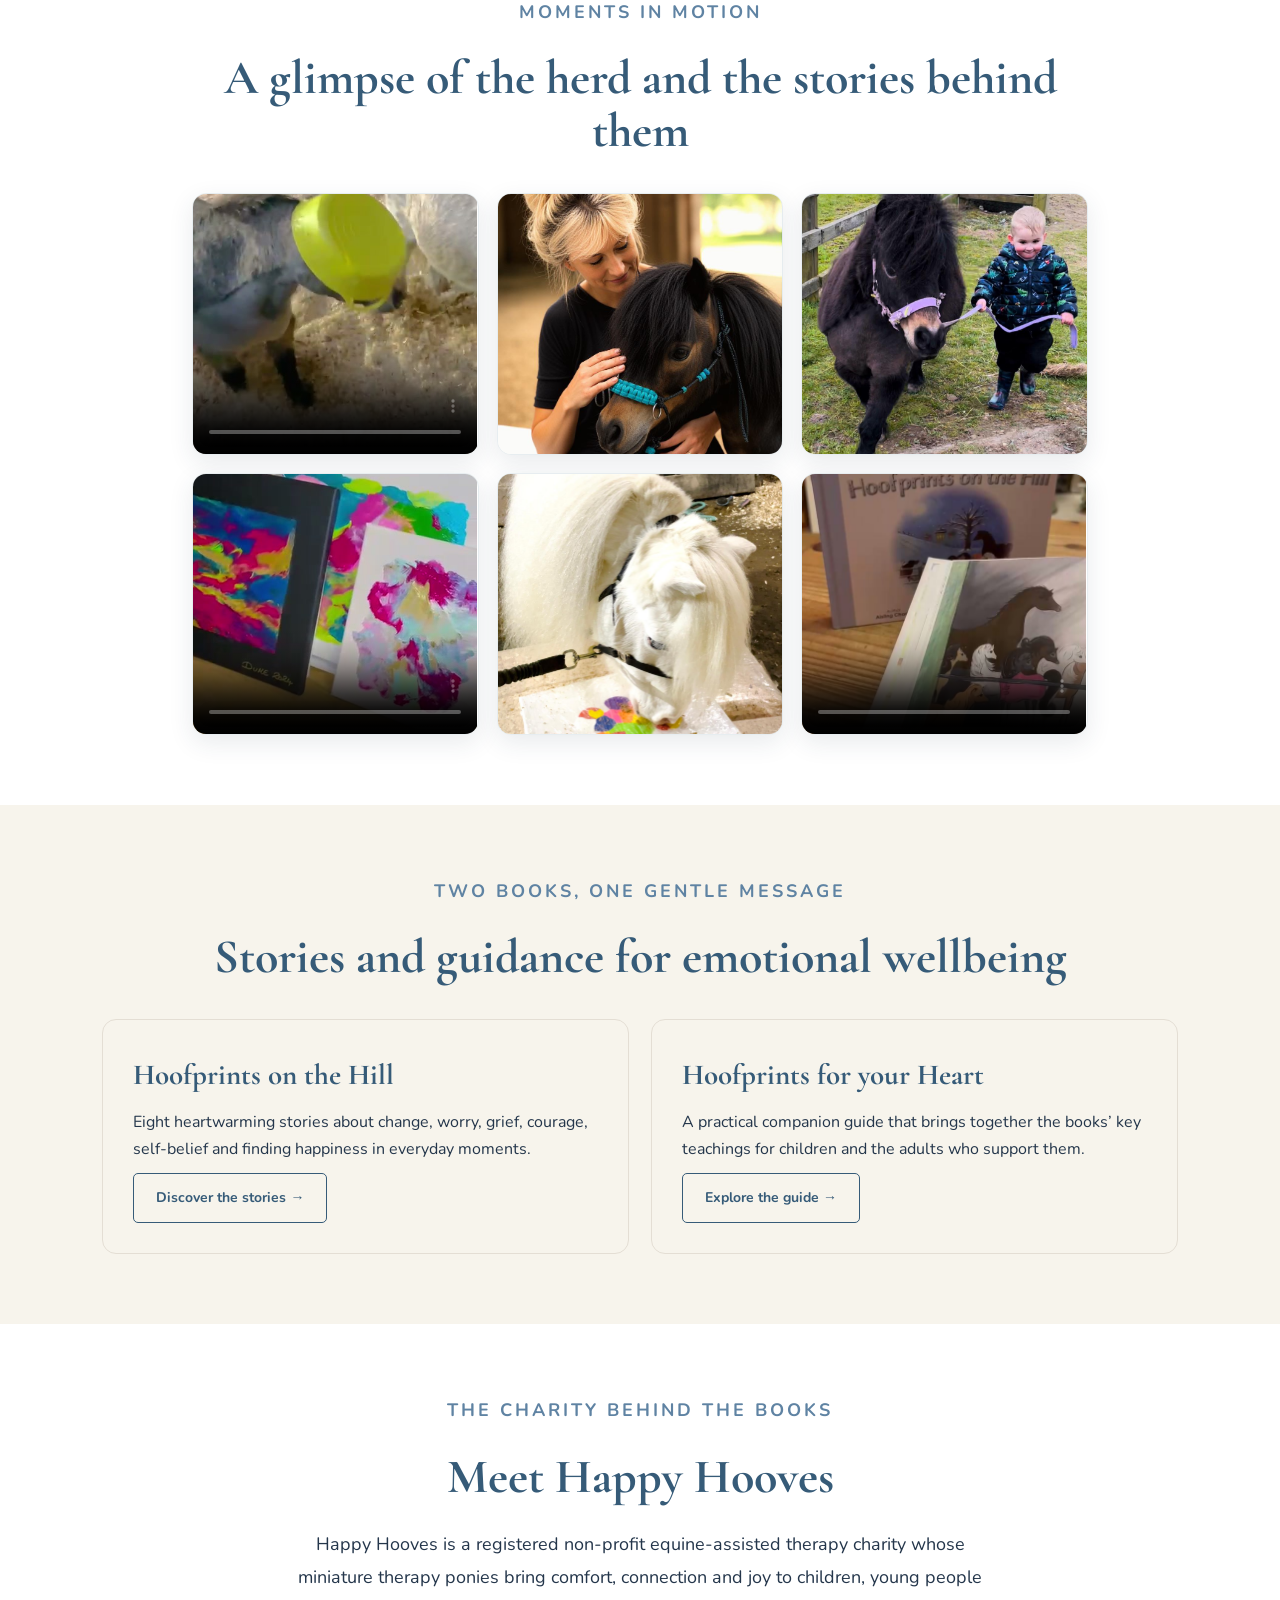
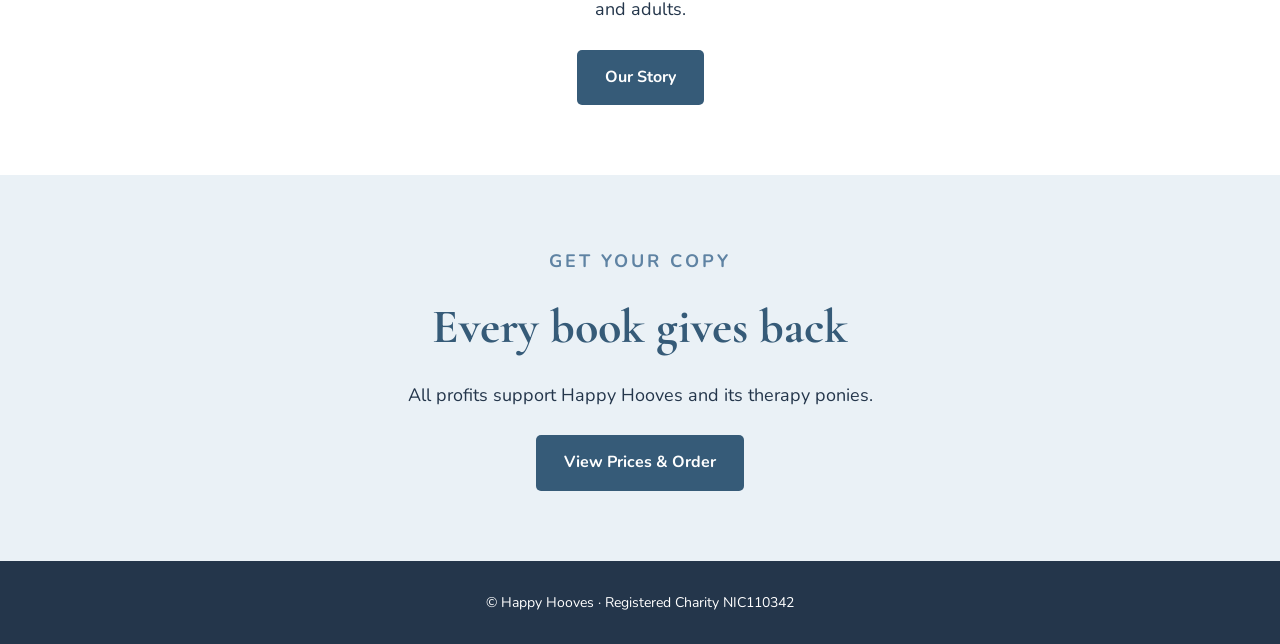
==== commit 862a5517: "change" ====
--- a/index.html
+++ b/index.html
@@ -10,9 +10,9 @@
 <body>
 <header><nav><a class="logo" href="index.html">Hoofprints on the Hill</a><div class="nav-links"><a href="index.html" aria-current="page">Home</a><a href="the-book.html">Hoofprints on the Hill</a><a href="heart.html">Hoofprints for Your Heart</a><a href="happy-hooves.html">Happy Hooves</a><a href="creators.html">Creators</a><a href="buy.html">Buy</a></div></nav></header>
 <main>
-    <section class="hero"><div class="hero-text"><p class="eyebrow">Stories of Strength, Resilience &amp; Transformation</p><h1>Hoofprints<br>on the Hill</h1><p class="subtitle">A heartwarming collection of stories inspired by the real-life herd of Happy Hooves, helping children discover strength, resilience and emotional wellbeing.</p><a href="the-book.html" class="button">Explore the Book</a></div><img src="book-cover.jpg" alt="Hoofprints on the Hill book cover" class="book-cover-image"></section>
+    <section class="hero"><div class="hero-text"><p class="eyebrow">Stories of Strength, Resilience &amp; Transformation</p><h1>Hoofprints<br>on the Hill</h1><p class="subtitle">A heartwarming collection of stories inspired by the real-life herd of Happy Hooves, helping children discover strength, resilience and emotional wellbeing.</p><a href="the-book.html" class="button">Explore the Book</a></div><img src="book-thickness.jpg" alt="Hoofprints on the Hill book showing its cover and spine" class="book-cover-image"></section>
     <section class="section section-wide centered blue-tinted"><p class="eyebrow">Inspired by Real Lives</p><h2>Stories Inspired by a Very Special Herd</h2><p>Meet the animals behind the stories, see the book reaching young readers and discover the illustrations that bring their adventures to life.</p><div class="home-photo-grid"><a class="home-photo-card" href="happy-hooves.html"><img src="happy-hooves.jpg" alt="The Happy Hooves therapy ponies"><span>Meet Happy Hooves</span></a><a class="home-photo-card" href="the-book.html"><img src="gallery/readers/reader-01.jpeg" alt="Young readers holding copies of Hoofprints on the Hill"><span>Meet Our Readers</span></a><a class="home-photo-card" href="the-book.html"><img src="gallery/book/illustration-01.jpeg" alt="An illustration of the Happy Hooves herd"><span>Explore the Illustrations</span></a></div></section>
-    <section class="section section-wide centered"><p class="eyebrow">Moments in Motion</p><h2>A glimpse of the herd and the stories behind them</h2><div class="home-mix-grid"><article class="home-mix-card"><video controls preload="metadata" playsinline poster="videos/posters/whatsapp-01.jpg"><source src="videos/WhatsApp%20Video%202026-09-15%20at%208.22.01%20AM%20%281%29.mp4" type="video/mp4">Your browser does not support embedded video.</video></article><article class="home-mix-card"><img src="gallery/happy-hooves/visit-002.jpeg" alt="Happy Hooves pony close-up"></article><article class="home-mix-card"><img src="gallery/happy-hooves/visit-003.jpeg" alt="Happy Hooves pony in the field"></article><article class="home-mix-card"><video controls preload="metadata" playsinline poster="videos/posters/whatsapp-05.jpg"><source src="videos/WhatsApp%20Video%202026-09-15%20at%208.22.19%20AM.mp4" type="video/mp4">Your browser does not support embedded video.</video></article><article class="home-mix-card"><img src="gallery/happy-hooves/visit-006.jpeg" alt="Happy Hooves pony and visitor"></article><article class="home-mix-card"><video controls preload="metadata" playsinline poster="videos/posters/whatsapp-09.jpg"><source src="videos/WhatsApp%20Video%202026-09-15%20at%208.22.29%20AM.mp4" type="video/mp4">Your browser does not support embedded video.</video></article></div></section>
+    <section class="section section-wide centered"><p class="eyebrow">Moments in Motion</p><h2>A glimpse of the herd and the stories behind them</h2><div class="home-mix-grid"><article class="home-mix-card"><video controls preload="metadata" playsinline poster="videos/posters/happy-hooves-01.jpg"><source src="videos/happy-hooves-01.mp4" type="video/mp4">Your browser does not support embedded video.</video></article><article class="home-mix-card"><img src="gallery/happy-hooves/visit-002.jpeg" alt="Happy Hooves pony close-up"></article><article class="home-mix-card"><img src="gallery/happy-hooves/visit-003.jpeg" alt="Happy Hooves pony in the field"></article><article class="home-mix-card"><video controls preload="metadata" playsinline poster="videos/posters/happy-hooves-12.jpg"><source src="videos/happy-hooves-12.mp4" type="video/mp4">Your browser does not support embedded video.</video></article><article class="home-mix-card"><img src="gallery/happy-hooves/visit-006.jpeg" alt="Happy Hooves pony and visitor"></article><article class="home-mix-card"><video controls preload="metadata" playsinline poster="videos/posters/happy-hooves-22.jpg"><source src="videos/happy-hooves-22.mp4" type="video/mp4">Your browser does not support embedded video.</video></article></div></section>
     <section class="section section-wide centered tinted"><p class="eyebrow">Two Books, One Gentle Message</p><h2>Stories and guidance for emotional wellbeing</h2><div class="story-grid"><article class="story-card"><h3>Hoofprints on the Hill</h3><p>Eight heartwarming stories about change, worry, grief, courage, self-belief and finding happiness in everyday moments.</p><p><a href="the-book.html" class="outline-link">Discover the stories →</a></p></article><article class="story-card"><h3>Hoofprints for your Heart</h3><p>A practical companion guide that brings together the books’ key teachings for children and the adults who support them.</p><p><a href="heart.html" class="outline-link">Explore the guide →</a></p></article></div></section>
     <section class="section centered"><p class="eyebrow">The Charity Behind the Books</p><h2>Meet Happy Hooves</h2><p>Happy Hooves is a registered non-profit equine-assisted therapy charity whose miniature therapy ponies bring comfort, connection and joy to children, young people and adults.</p><a href="happy-hooves.html" class="button">Our Story</a></section>
     <section class="section cta"><p class="eyebrow">Get Your Copy</p><h2>Every book gives back</h2><p>All profits support Happy Hooves and its therapy ponies.</p><a href="buy.html" class="button">View Prices &amp; Order</a></section>
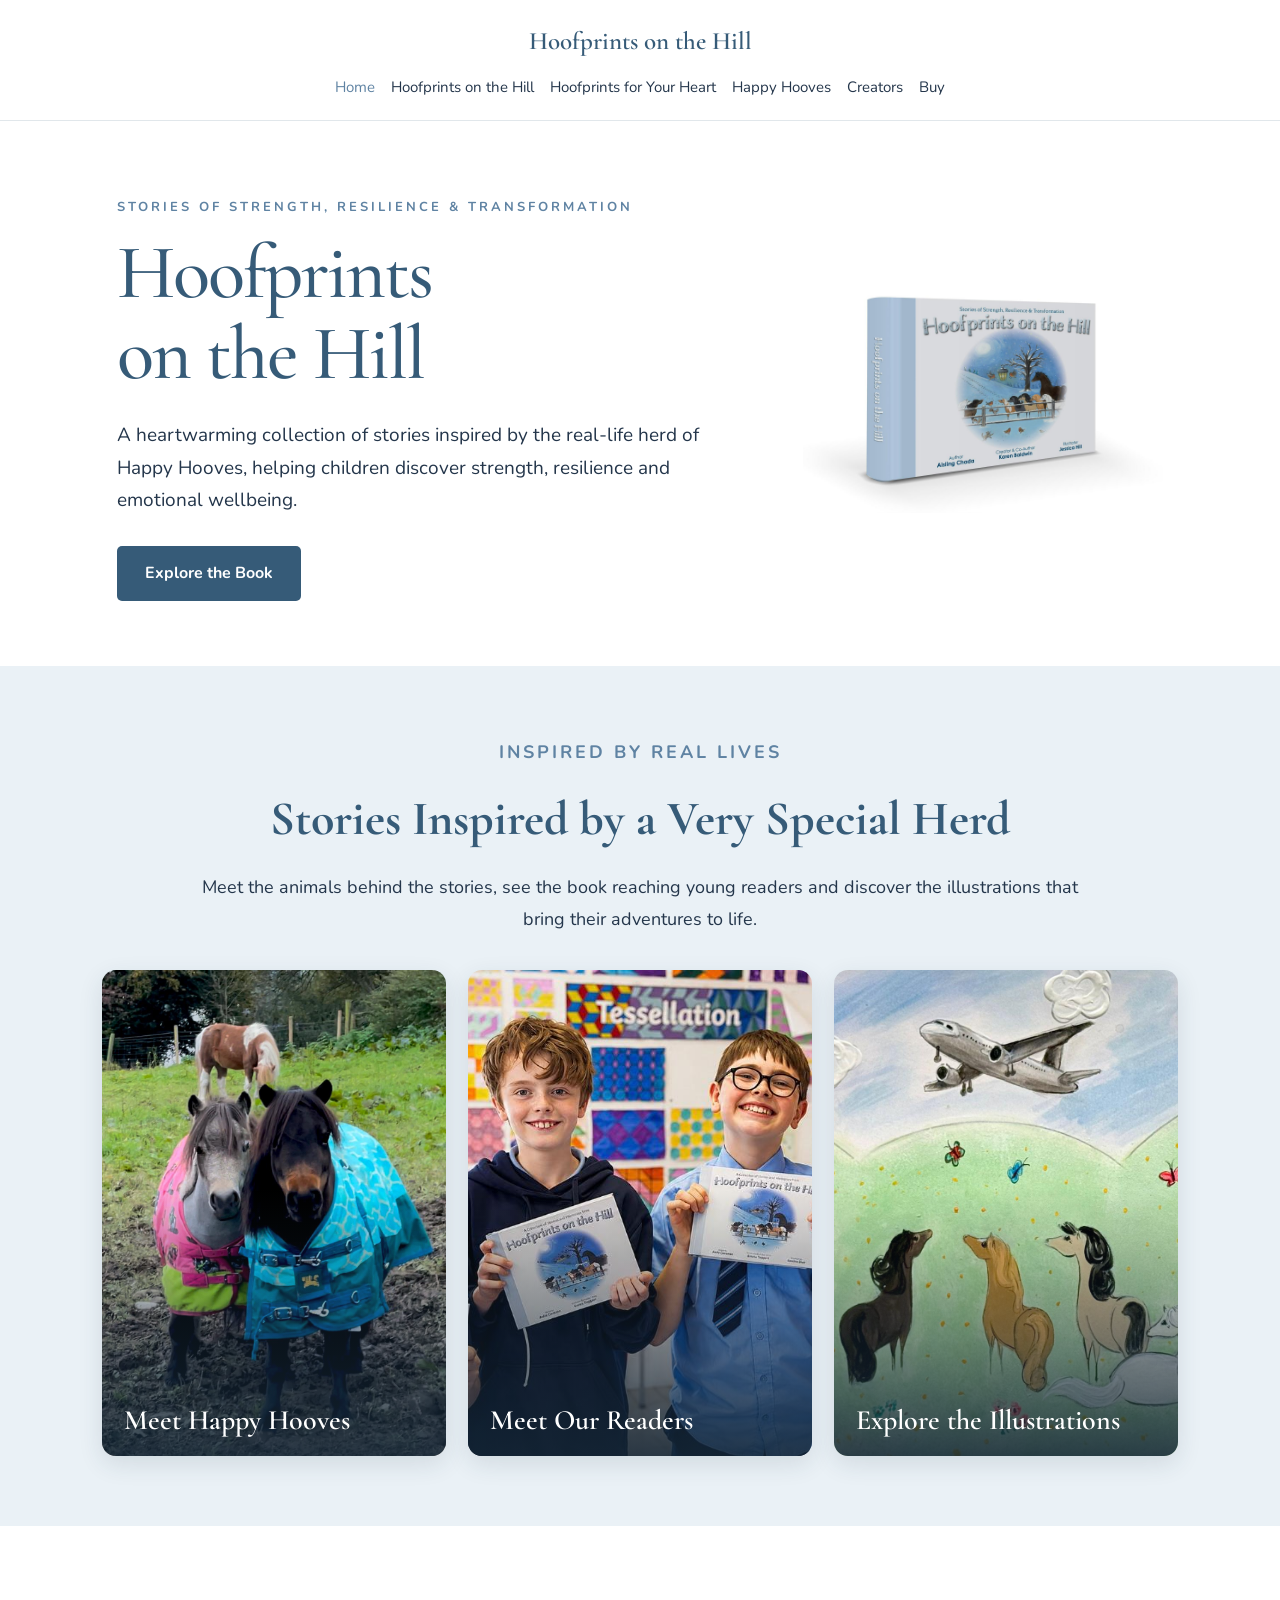
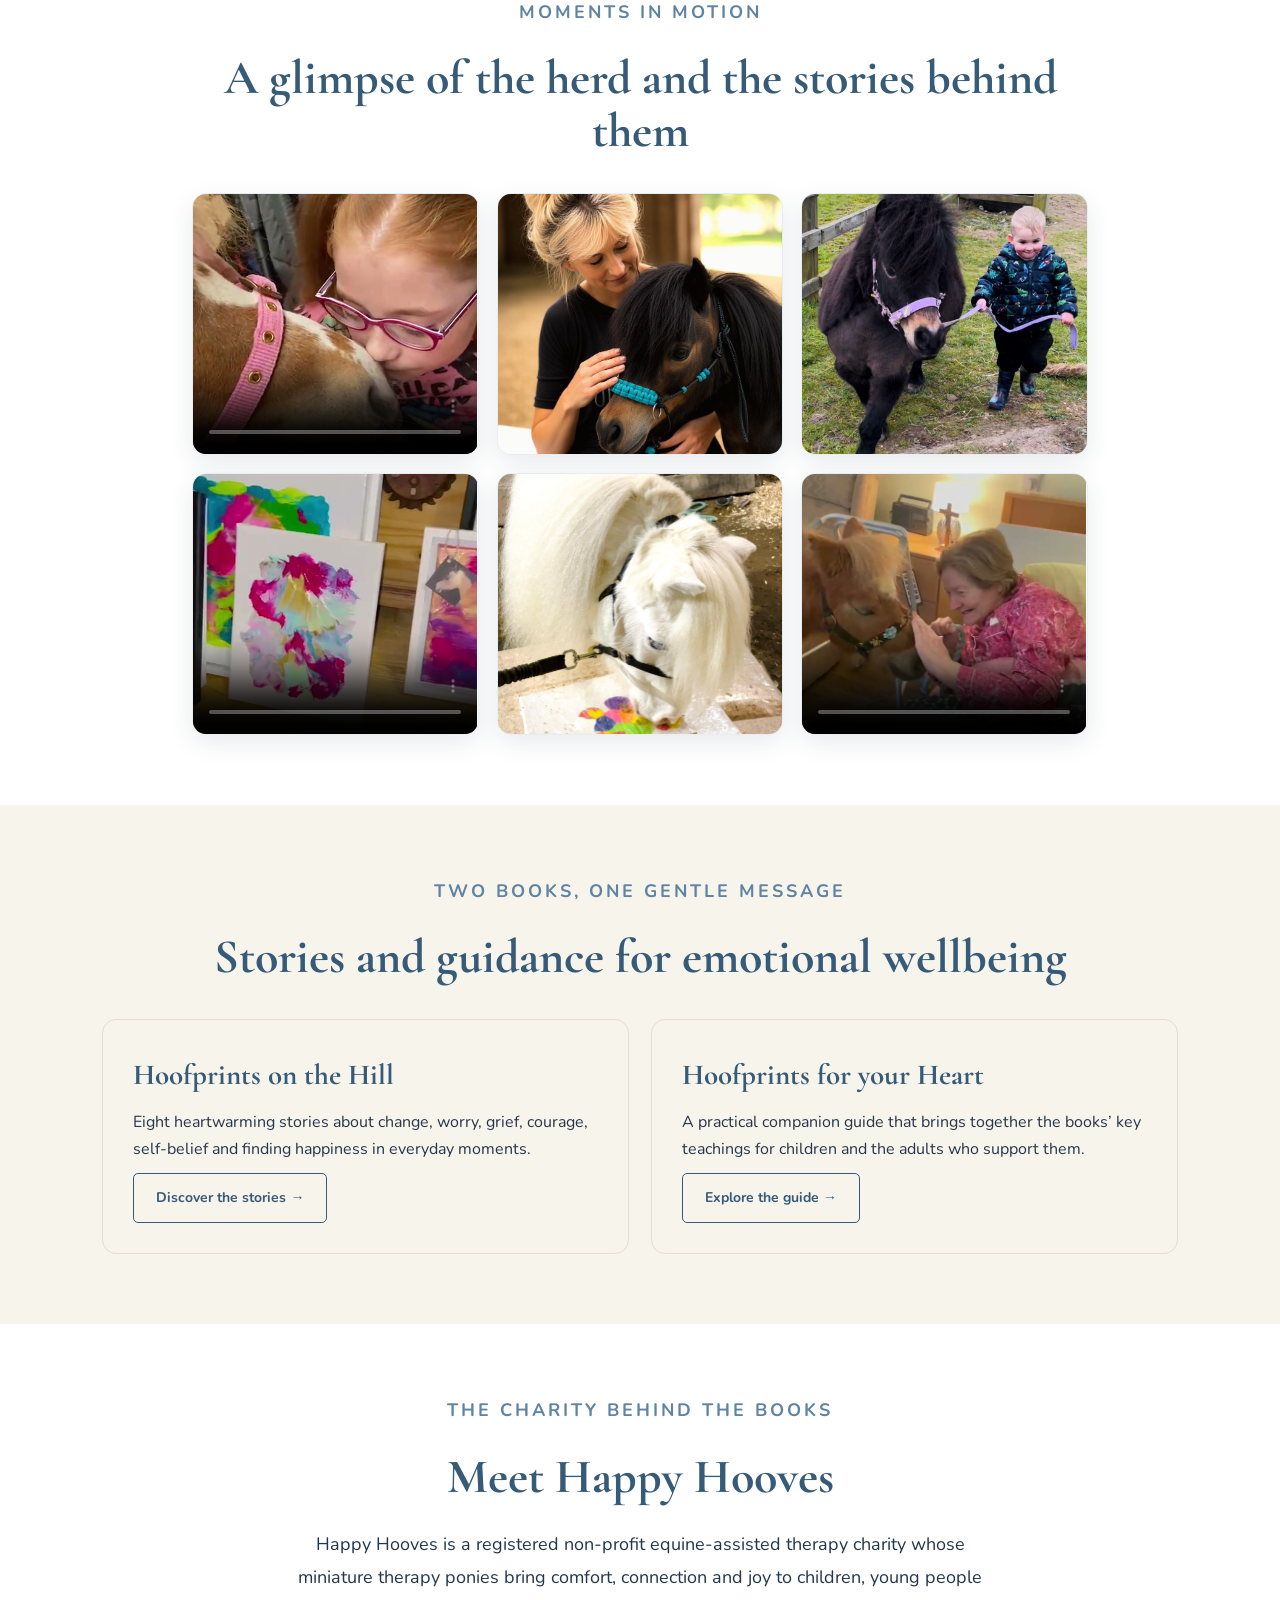
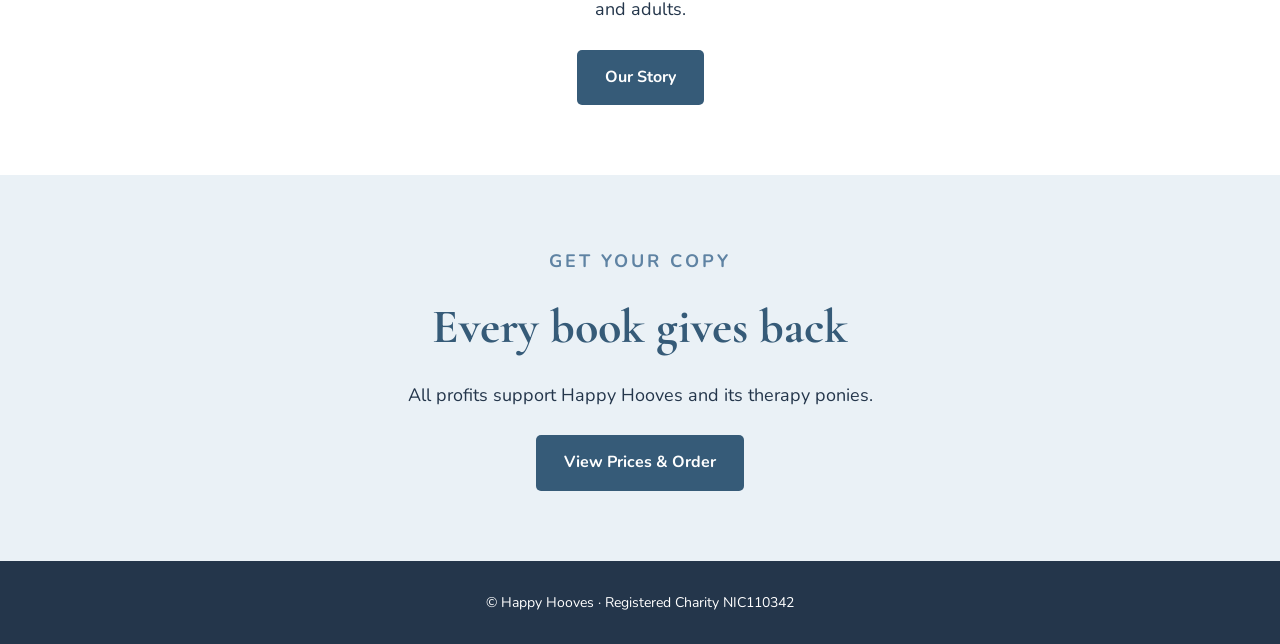
==== commit a5bf6f48: "chnages" ====
--- a/index.html
+++ b/index.html
@@ -12,7 +12,7 @@
 <main>
     <section class="hero"><div class="hero-text"><p class="eyebrow">Stories of Strength, Resilience &amp; Transformation</p><h1>Hoofprints<br>on the Hill</h1><p class="subtitle">A heartwarming collection of stories inspired by the real-life herd of Happy Hooves, helping children discover strength, resilience and emotional wellbeing.</p><a href="the-book.html" class="button">Explore the Book</a></div><img src="book-thickness.jpg" alt="Hoofprints on the Hill book showing its cover and spine" class="book-cover-image"></section>
     <section class="section section-wide centered blue-tinted"><p class="eyebrow">Inspired by Real Lives</p><h2>Stories Inspired by a Very Special Herd</h2><p>Meet the animals behind the stories, see the book reaching young readers and discover the illustrations that bring their adventures to life.</p><div class="home-photo-grid"><a class="home-photo-card" href="happy-hooves.html"><img src="happy-hooves.jpg" alt="The Happy Hooves therapy ponies"><span>Meet Happy Hooves</span></a><a class="home-photo-card" href="the-book.html"><img src="gallery/readers/reader-01.jpeg" alt="Young readers holding copies of Hoofprints on the Hill"><span>Meet Our Readers</span></a><a class="home-photo-card" href="the-book.html"><img src="gallery/book/illustration-01.jpeg" alt="An illustration of the Happy Hooves herd"><span>Explore the Illustrations</span></a></div></section>
-    <section class="section section-wide centered"><p class="eyebrow">Moments in Motion</p><h2>A glimpse of the herd and the stories behind them</h2><div class="home-mix-grid"><article class="home-mix-card"><video controls preload="metadata" playsinline poster="videos/posters/happy-hooves-01.jpg"><source src="videos/happy-hooves-01.mp4" type="video/mp4">Your browser does not support embedded video.</video></article><article class="home-mix-card"><img src="gallery/happy-hooves/visit-002.jpeg" alt="Happy Hooves pony close-up"></article><article class="home-mix-card"><img src="gallery/happy-hooves/visit-003.jpeg" alt="Happy Hooves pony in the field"></article><article class="home-mix-card"><video controls preload="metadata" playsinline poster="videos/posters/happy-hooves-12.jpg"><source src="videos/happy-hooves-12.mp4" type="video/mp4">Your browser does not support embedded video.</video></article><article class="home-mix-card"><img src="gallery/happy-hooves/visit-006.jpeg" alt="Happy Hooves pony and visitor"></article><article class="home-mix-card"><video controls preload="metadata" playsinline poster="videos/posters/happy-hooves-22.jpg"><source src="videos/happy-hooves-22.mp4" type="video/mp4">Your browser does not support embedded video.</video></article></div></section>
+    <section class="section section-wide centered"><p class="eyebrow">Moments in Motion</p><h2>A glimpse of the herd and the stories behind them</h2><div class="home-mix-grid"><article class="home-mix-card"><video controls preload="metadata" playsinline poster="videos/posters/happy-hooves-08.jpg"><source src="videos/happy-hooves-08.mp4" type="video/mp4">Your browser does not support embedded video.</video></article><article class="home-mix-card"><img src="gallery/happy-hooves/visit-002.jpeg" alt="Happy Hooves pony close-up"></article><article class="home-mix-card"><img src="gallery/happy-hooves/visit-003.jpeg" alt="Happy Hooves pony in the field"></article><article class="home-mix-card"><video controls preload="metadata" playsinline poster="videos/posters/happy-hooves-12.jpg"><source src="videos/happy-hooves-12.mp4" type="video/mp4">Your browser does not support embedded video.</video></article><article class="home-mix-card"><img src="gallery/happy-hooves/visit-006.jpeg" alt="Happy Hooves pony and visitor"></article><article class="home-mix-card"><video controls preload="metadata" playsinline poster="videos/posters/happy-hooves-17.jpg"><source src="videos/happy-hooves-17.mp4" type="video/mp4">Your browser does not support embedded video.</video></article></div></section>
     <section class="section section-wide centered tinted"><p class="eyebrow">Two Books, One Gentle Message</p><h2>Stories and guidance for emotional wellbeing</h2><div class="story-grid"><article class="story-card"><h3>Hoofprints on the Hill</h3><p>Eight heartwarming stories about change, worry, grief, courage, self-belief and finding happiness in everyday moments.</p><p><a href="the-book.html" class="outline-link">Discover the stories →</a></p></article><article class="story-card"><h3>Hoofprints for your Heart</h3><p>A practical companion guide that brings together the books’ key teachings for children and the adults who support them.</p><p><a href="heart.html" class="outline-link">Explore the guide →</a></p></article></div></section>
     <section class="section centered"><p class="eyebrow">The Charity Behind the Books</p><h2>Meet Happy Hooves</h2><p>Happy Hooves is a registered non-profit equine-assisted therapy charity whose miniature therapy ponies bring comfort, connection and joy to children, young people and adults.</p><a href="happy-hooves.html" class="button">Our Story</a></section>
     <section class="section cta"><p class="eyebrow">Get Your Copy</p><h2>Every book gives back</h2><p>All profits support Happy Hooves and its therapy ponies.</p><a href="buy.html" class="button">View Prices &amp; Order</a></section>
--- a/styles.css
+++ b/styles.css
@@ -72,9 +72,13 @@
 .themes-grid { display: flex; flex-wrap: wrap; justify-content: center; gap: 12px; margin-top: 30px; }
 .themes-grid span { background: var(--mist); color: var(--blue); padding: 10px 16px; border-radius: 30px; font-size: 14px; font-weight: 700; }
 .photo-gallery { columns: 3 260px; column-gap: 18px; margin-top: 35px; }
-.featured-gallery-photo { display: block; max-width: 900px; margin: 35px auto 18px; border-radius: 14px; overflow: hidden; box-shadow: 0 8px 25px rgba(36,54,75,.14); }
+.featured-gallery-photo { display: block; max-width: 900px; margin: 35px auto 18px; border: 1px solid #e1e7eb; border-radius: 14px; overflow: hidden; box-shadow: 0 4px 14px rgba(36,54,75,.08); }
+.featured-gallery-photo a { display: block; }
 .featured-gallery-photo img { display: block; width: 100%; height: auto; }
-.photo-gallery a { display: block; break-inside: avoid; margin-bottom: 18px; border-radius: 14px; overflow: hidden; background: var(--cream); box-shadow: 0 5px 18px rgba(36,54,75,.1); }
+.final-gallery-pair { display: grid; grid-template-columns: repeat(2, minmax(0, 1fr)); align-items: start; gap: 18px; max-width: 1100px; margin: 18px auto; }
+.final-gallery-pair .featured-gallery-photo { max-width: none; margin: 0; }
+.photo-gallery a { display: block; break-inside: avoid; margin-bottom: 18px; border: 1px solid #e1e7eb; border-radius: 14px; overflow: hidden; background: var(--cream); box-shadow: 0 4px 14px rgba(36,54,75,.08); }
+.photo-gallery a:focus-visible, .featured-gallery-photo:has(a:focus-visible) { outline: 3px solid var(--blue); outline-offset: 3px; }
 .photo-gallery img { display: block; width: 100%; height: auto; transition: transform .25s ease; }
 .photo-gallery a:hover img { transform: scale(1.025); }
 .gallery-note { margin-top: 10px !important; color: var(--blue-light); font-size: 14px !important; }
@@ -85,8 +89,7 @@
 .inside-gallery a:hover img { transform: scale(1.015); }
 
 .happy-hooves-image, .creators-image { width: 100%; height: auto; display: block; margin: 30px auto 40px; border-radius: 14px; }
-.happy-hooves-image { width: auto; max-width: 100%; max-height: 620px; }
-.happy-hooves-image { max-width: 850px; }
+.happy-hooves-image { width: auto; max-width: min(100%, 850px); max-height: 620px; }
 .about-copy { max-width: 760px; margin: auto; }
 .about-happy-hooves p { max-width: 720px; }
 .keep-together { white-space: nowrap; }
@@ -121,15 +124,20 @@
 .video-card p { padding: 0 20px 20px; margin: 0; color: var(--blue-light); font-size: 14px; font-weight: 700; }
 .video-placeholder { display: flex; align-items: center; justify-content: center; width: 100%; aspect-ratio: 16 / 9; background: linear-gradient(135deg, var(--mist), #dfeaf4); color: var(--blue); font-family: 'Cormorant Garamond', serif; font-size: clamp(24px, 3vw, 34px); font-weight: 600; text-align: center; padding: 18px; }
 .video-placeholder span { display: inline-block; border: 1px solid rgba(54,91,120,.25); border-radius: 999px; padding: 10px 16px; background: rgba(255,255,255,.38); }
-.horse-work-grid { display: grid; grid-template-columns: repeat(3, minmax(0, 1fr)); gap: 18px; margin-top: 24px; }
+.horse-work-grid { display: flex; flex-wrap: wrap; justify-content: center; gap: 18px; margin-top: 24px; }
+.horse-work-grid > .gallery-video-card, .horse-work-grid > .gallery-photo-card { flex: 0 0 calc((100% - 36px) / 3); min-width: 0; }
+.gallery-photo-card { display: block; aspect-ratio: 4 / 3; overflow: hidden; border: 1px solid #e1e7eb; border-radius: 14px; box-shadow: 0 4px 14px rgba(36,54,75,.08); }
+.gallery-photo-card img { display: block; width: 100%; height: 100%; object-fit: cover; }
+.gallery-photo-card:focus-visible { outline: 3px solid var(--blue); outline-offset: 3px; }
+.photo-gallery.continues-video-grid { margin-top: 18px; }
 .gallery-video-card { background: #fff; border: 0; border-radius: 14px; overflow: hidden; box-shadow: 0 5px 18px rgba(36,54,75,.1); }
 .gallery-video-card video { aspect-ratio: 4 / 3; object-fit: cover; background: #e7edf2; }
 .gallery-video-card video::-webkit-media-controls-panel { background: rgba(12, 21, 31, 0.45); }
 @media (max-width: 800px) {
-    .horse-work-grid { grid-template-columns: repeat(2, minmax(0, 1fr)); }
+    .horse-work-grid > .gallery-video-card, .horse-work-grid > .gallery-photo-card { flex-basis: calc((100% - 18px) / 2); }
 }
 @media (max-width: 520px) {
-    .horse-work-grid { grid-template-columns: 1fr; }
+    .horse-work-grid > .gallery-video-card, .horse-work-grid > .gallery-photo-card { flex-basis: 100%; }
 }
 
 .buy { background: var(--navy); color: #fff; max-width: none; }
@@ -170,6 +178,7 @@
     .home-photo-card, .home-photo-card img { min-height: 240px; }
     .home-photo-card span { font-size: 22px; }
     .photo-gallery { columns: 1; gap: 12px; }
+    .final-gallery-pair { grid-template-columns: 1fr; gap: 12px; }
     .photo-gallery a { margin-bottom: 12px; }
     .inside-gallery { gap: 14px; }
     .video-card h3 { font-size: 22px; }
